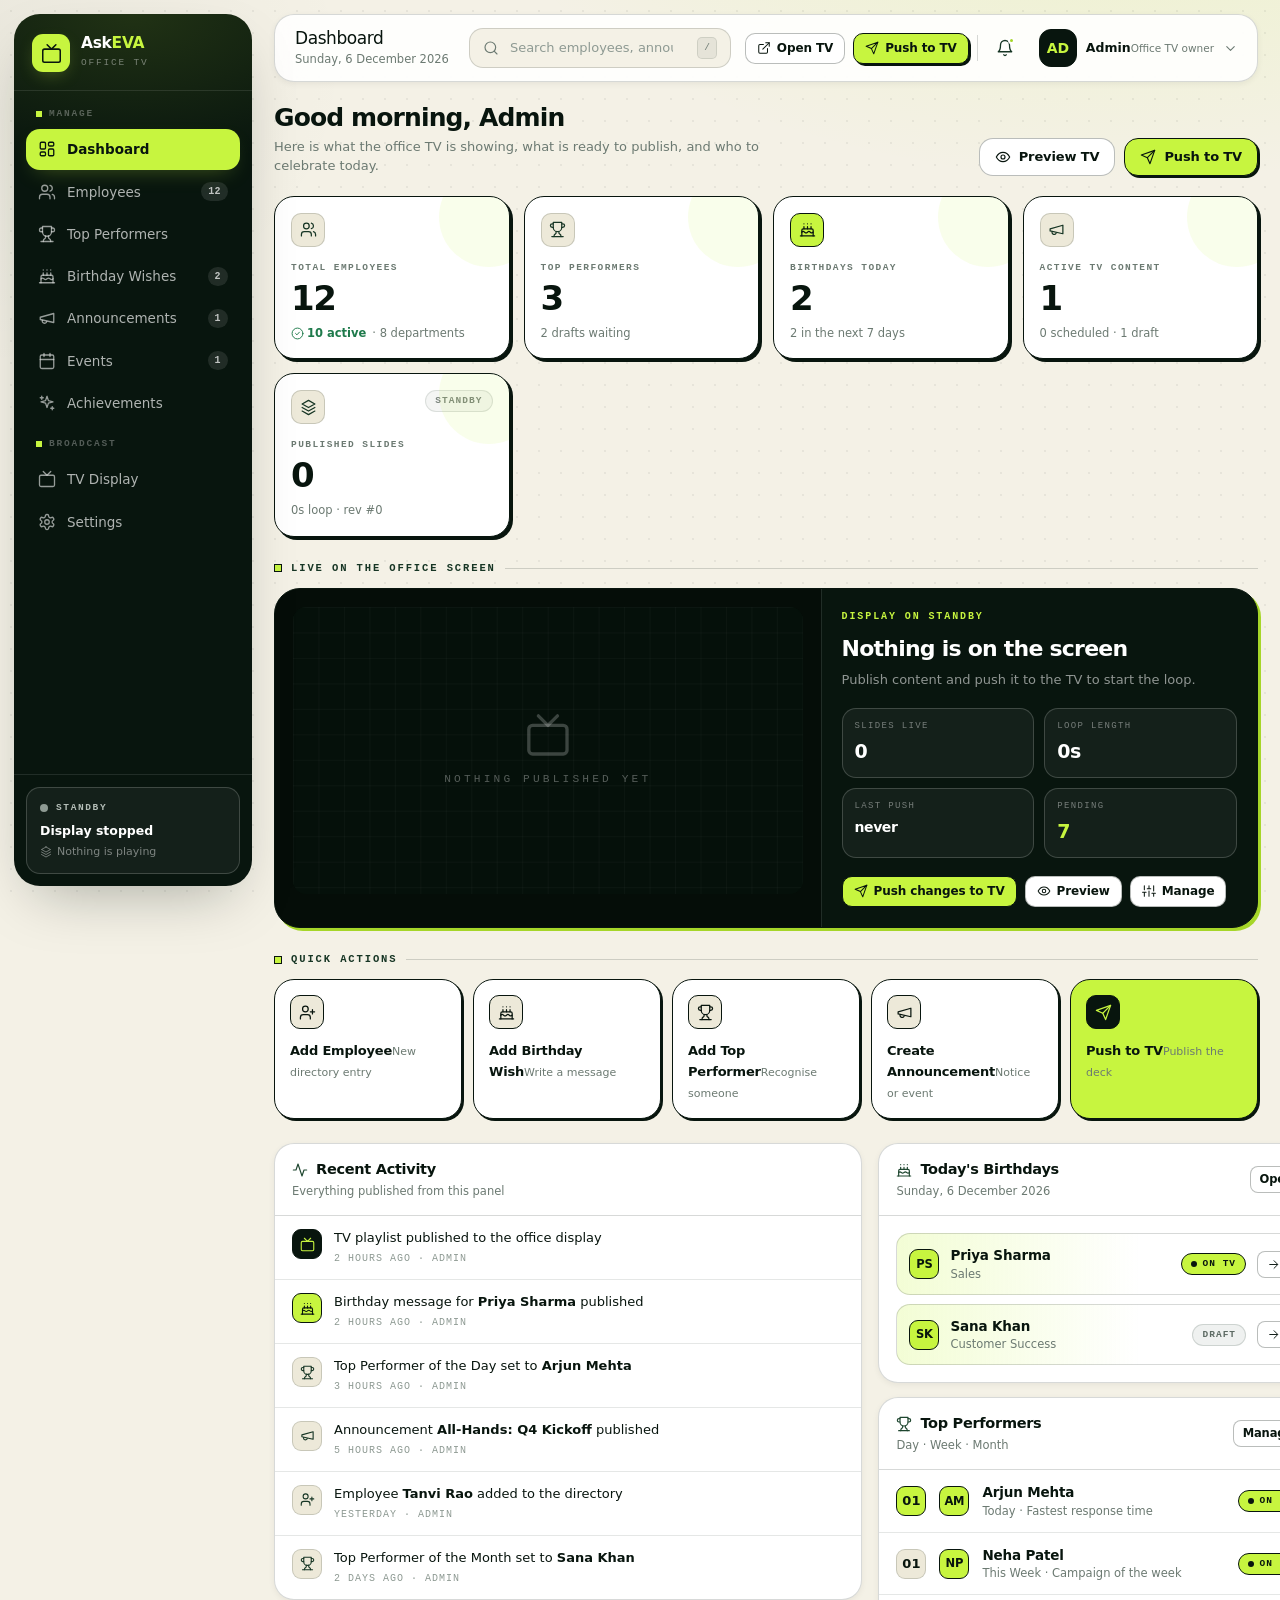
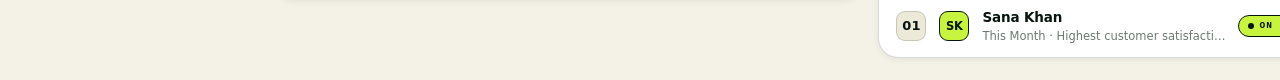
==== index.html @ a8d167de "UI Design" ====
<!doctype html>
<html lang="en">

<head>
  <meta charset="utf-8">
  <meta name="viewport" content="width=device-width, initial-scale=1">
  <meta name="theme-color" content="#08150e">
  <title>AskEVA Office TV</title>
  <link rel="stylesheet" href="css/theme.css">
  <link rel="stylesheet" href="css/components.css">
  <link rel="stylesheet" href="css/layout.css">
  <link rel="stylesheet" href="css/pages.css">
  <link rel="stylesheet" href="css/slides.css">
</head>

<body>
  <div id="app"></div>
  <script src="js/core/utils.js"></script>
  <script src="js/icons.js"></script>
  <script src="js/data/seed.js"></script>
  <script src="js/core/store.js"></script>
  <script src="js/services/activity.js"></script>
  <script src="js/services/employees.js"></script>
  <script src="js/services/birthdays.js"></script>
  <script src="js/services/performers.js"></script>
  <script src="js/services/announcements.js"></script>
  <script src="js/services/events.js"></script>
  <script src="js/services/achievements.js"></script>
  <script src="js/services/settings.js"></script>
  <script src="js/services/tv.js"></script>
  <script src="js/components/ui.js"></script>
  <script src="js/components/slides.js"></script>
  <script src="js/components/publish.js"></script>
  <script>window.EVA = window.EVA || {}; window.EVA.pages = window.EVA.pages || {};</script>
  <script src="js/pages/dashboard.js"></script>
  <script src="js/pages/employees.js"></script>
  <script src="js/pages/performers.js"></script>
  <script src="js/pages/birthdays.js"></script>
  <script src="js/pages/announcements.js"></script>
  <script src="js/pages/events.js"></script>
  <script src="js/pages/achievements.js"></script>
  <script src="js/app.js"></script>
  <script>
    window.addEventListener('DOMContentLoaded', function () { window.EVA.app.boot(); });
  </script>
</body>

</html>
---- css/theme.css ----
/* ==========================================================================
   AskEVA Office TV — Design Tokens & Base
   Palette: near-black green · AskEVA lime · cream · white · muted gray
   ========================================================================== */

:root {
  /* --- Ink (dark green / almost black) --- */
  --ink:          #08150E;
  --ink-900:      #0B1D13;
  --ink-800:      #10281B;
  --ink-700:      #163524;
  --ink-600:      #1E462F;
  --ink-500:      #2B5A3E;

  /* --- AskEVA lime --- */
  --lime:         #C7F53F;
  --lime-bright:  #D8FA74;
  --lime-deep:    #A6D629;
  --lime-shadow:  rgba(199, 245, 63, .35);

  /* --- Neutrals --- */
  --white:        #FFFFFF;
  --cream:        #F4F1E6;
  --cream-2:      #EDE9D9;
  --cream-3:      #E4DFCC;

  --gray:         #6C7A72;
  --gray-2:       #8E9A93;
  --gray-3:       #B4BDB7;

  /* --- Lines --- */
  --line:         rgba(8, 21, 14, .10);
  --line-2:       rgba(8, 21, 14, .16);
  --line-3:       rgba(8, 21, 14, .28);
  --line-light:   rgba(255, 255, 255, .10);
  --line-light-2: rgba(255, 255, 255, .18);

  /* --- Status --- */
  --st-draft:     #8E9A93;
  --st-sched:     #D99B25;
  --st-sched-bg:  #FCF3E0;
  --st-pub:       #1E7A4B;
  --st-pub-bg:    #E3F5EA;
  --st-live:      #59B22E;
  --st-off:       #A0A8A3;
  --danger:       #C0392B;
  --danger-bg:    #FBEAE7;

  /* --- Radii --- */
  --r-xs: 6px;
  --r-sm: 10px;
  --r-md: 14px;
  --r-lg: 20px;
  --r-xl: 26px;
  --r-pill: 999px;

  /* --- Shadows --- */
  --sh-xs: 0 1px 2px rgba(8,21,14,.05);
  --sh-sm: 0 2px 6px rgba(8,21,14,.06);
  --sh-md: 0 8px 24px -10px rgba(8,21,14,.18);
  --sh-lg: 0 24px 60px -22px rgba(8,21,14,.34);
  --sh-pop: 0 32px 80px -28px rgba(8,21,14,.45);

  /* --- Hard offset shadows (AskEVA retro-tech signature) --- */
  --sh-hard:    3px 3px 0 var(--ink);
  --sh-hard-lg: 5px 5px 0 var(--ink);
  --sh-hard-sm: 2px 2px 0 var(--ink);
  --sh-hard-lime: 3px 3px 0 var(--lime-deep);

  /* --- Typography --- */
  --font-display: "Space Grotesk", "Segoe UI", system-ui, -apple-system, sans-serif;
  --font-sans:    "Inter", "Segoe UI", system-ui, -apple-system, sans-serif;
  --font-mono:    "JetBrains Mono", ui-monospace, "SF Mono", "Cascadia Mono", Consolas, monospace;

  /* --- Motion --- */
  --ease: cubic-bezier(.22,.61,.36,1);
  --ease-out: cubic-bezier(.16,1,.3,1);
  --t-fast: .14s var(--ease);
  --t: .22s var(--ease);
  --t-slow: .38s var(--ease-out);

  /* --- Layout --- */
  --sidebar-w: 252px;
  --header-h: 68px;
  --gutter: 22px;
}

/* ========================= RESET ========================= */
*, *::before, *::after { box-sizing: border-box; }
html, body { height: 100%; }
body {
  margin: 0;
  font-family: var(--font-sans);
  font-size: 14px;
  line-height: 1.5;
  color: var(--ink);
  background: var(--cream);
  -webkit-font-smoothing: antialiased;
  -moz-osx-font-smoothing: grayscale;
  text-rendering: optimizeLegibility;
}
h1,h2,h3,h4,h5,h6 { margin: 0; font-family: var(--font-display); font-weight: 700; letter-spacing: -.02em; }
p { margin: 0; }
button, input, select, textarea { font: inherit; color: inherit; }
button { cursor: pointer; background: none; border: none; padding: 0; }
a { color: inherit; text-decoration: none; }
ul, ol { margin: 0; padding: 0; list-style: none; }
img { max-width: 100%; display: block; }
svg { display: block; flex: none; }
table { border-collapse: collapse; width: 100%; }
:focus-visible { outline: 2px solid var(--lime-deep); outline-offset: 2px; border-radius: 4px; }

::-webkit-scrollbar { width: 10px; height: 10px; }
::-webkit-scrollbar-track { background: transparent; }
::-webkit-scrollbar-thumb { background: rgba(8,21,14,.16); border-radius: 99px; border: 3px solid transparent; background-clip: content-box; }
::-webkit-scrollbar-thumb:hover { background: rgba(8,21,14,.3); background-clip: content-box; }

::selection { background: var(--lime); color: var(--ink); }

/* ========================= TYPE UTILITIES ========================= */
.mono {
  font-family: var(--font-mono);
  font-size: 10.5px;
  font-weight: 500;
  letter-spacing: .13em;
  text-transform: uppercase;
}
.eyebrow {
  font-family: var(--font-mono);
  font-size: 10.5px;
  font-weight: 600;
  letter-spacing: .16em;
  text-transform: uppercase;
  color: var(--gray);
}
.display { font-family: var(--font-display); font-weight: 700; letter-spacing: -.03em; }
.muted { color: var(--gray); }
.tnum { font-variant-numeric: tabular-nums; }

/* ========================= ANIMATIONS ========================= */
@keyframes fadeUp   { from { opacity:0; transform: translateY(10px);} to { opacity:1; transform:none; } }
@keyframes fadeIn   { from { opacity:0 } to { opacity:1 } }
@keyframes popIn    { from { opacity:0; transform: translateY(14px) scale(.97);} to { opacity:1; transform:none; } }
@keyframes slideInR { from { opacity:0; transform: translateX(28px);} to { opacity:1; transform:none; } }
@keyframes pulseDot { 0%,100% { box-shadow: 0 0 0 0 var(--lime-shadow);} 60% { box-shadow: 0 0 0 7px rgba(199,245,63,0);} }
@keyframes shimmer   { 100% { transform: translateX(100%);} }
@keyframes spin      { to { transform: rotate(360deg);} }

@media (prefers-reduced-motion: reduce) {
  *, *::before, *::after {
    animation-duration: .001ms !important;
    animation-iteration-count: 1 !important;
    transition-duration: .001ms !important;
  }
}
---- css/components.css ----
/* ==========================================================================
   Components — buttons, cards, badges, tables, forms, modals, toasts
   ========================================================================== */

/* ============================ BUTTONS ============================ */
.btn {
  display: inline-flex;
  align-items: center;
  justify-content: center;
  gap: 8px;
  height: 38px;
  padding: 0 15px;
  border-radius: var(--r-md);
  border: 1.5px solid var(--ink);
  background: var(--white);
  color: var(--ink);
  font-size: 13px;
  font-weight: 600;
  letter-spacing: -.01em;
  white-space: nowrap;
  transition: transform var(--t-fast), box-shadow var(--t-fast), background var(--t-fast), color var(--t-fast), border-color var(--t-fast);
  box-shadow: var(--sh-hard-sm);
}
.btn svg { width: 16px; height: 16px; }
.btn:hover { transform: translate(-1px, -1px); box-shadow: var(--sh-hard); }
.btn:active { transform: translate(1px, 1px); box-shadow: 0 0 0 var(--ink); }
.btn[disabled], .btn.is-disabled {
  opacity: .5; pointer-events: none; box-shadow: none;
}

.btn--primary { background: var(--lime); color: var(--ink); }
.btn--primary:hover { background: var(--lime-bright); }
.btn--dark { background: var(--ink); color: var(--white); }
.btn--dark:hover { background: var(--ink-800); }
.btn--ghost { background: transparent; border-color: transparent; box-shadow: none; color: var(--ink-700); }
.btn--ghost:hover { background: rgba(8,21,14,.06); transform: none; box-shadow: none; }
.btn--ghost:active { transform: none; }
.btn--soft { background: var(--white); border-color: var(--line-3); box-shadow: none; }
.btn--soft:hover { background: var(--cream); border-color: var(--ink); box-shadow: var(--sh-hard-sm); }
.btn--danger { background: var(--danger); border-color: var(--ink); color: var(--white); }
.btn--danger:hover { background: #A93226; }
.btn--sm { height: 31px; padding: 0 11px; font-size: 12px; border-radius: var(--r-sm); gap: 6px; }
.btn--sm svg { width: 14px; height: 14px; }
.btn--xs { height: 27px; padding: 0 9px; font-size: 11.5px; border-radius: 8px; gap: 5px; border-width: 1.25px; }
.btn--xs svg { width: 13px; height: 13px; }
.btn--lg { height: 44px; padding: 0 20px; font-size: 14px; }
.btn--block { width: 100%; }
.btn--icon { width: 38px; padding: 0; }
.btn--icon.btn--sm { width: 31px; }
.btn--icon.btn--xs { width: 27px; }
.btn--pill { border-radius: var(--r-pill); }

.btn-group { display: inline-flex; gap: 7px; flex-wrap: wrap; }

/* Segmented control */
.segment {
  display: inline-flex;
  padding: 3px;
  background: var(--cream-2);
  border: 1px solid var(--line-2);
  border-radius: var(--r-md);
  gap: 2px;
}
.segment__btn {
  padding: 0 13px;
  height: 30px;
  border-radius: var(--r-sm);
  font-size: 12.5px;
  font-weight: 600;
  color: var(--gray);
  display: inline-flex; align-items: center; gap: 6px;
  transition: background var(--t-fast), color var(--t-fast), box-shadow var(--t-fast);
}
.segment__btn svg { width: 14px; height: 14px; }
.segment__btn:hover { color: var(--ink); }
.segment__btn.is-active {
  background: var(--ink);
  color: var(--white);
  box-shadow: var(--sh-xs);
}
.segment__btn.is-active.is-lime { background: var(--lime); color: var(--ink); }

/* ============================ CARD ============================ */
.card {
  background: var(--white);
  border: 1.5px solid var(--ink);
  border-radius: var(--r-lg);
  box-shadow: var(--sh-hard);
  position: relative;
}
.card--soft { border: 1px solid var(--line-2); box-shadow: var(--sh-sm); }
.card--flat { box-shadow: none; }
.card--hover { transition: transform var(--t), box-shadow var(--t); }
.card--hover:hover { transform: translate(-2px, -2px); box-shadow: var(--sh-hard-lg); }
.card__head {
  display: flex; align-items: center; justify-content: space-between;
  gap: 12px;
  padding: 15px 17px;
  border-bottom: 1.5px solid var(--ink);
}
.card__head--soft { border-bottom-color: var(--line-2); border-bottom-width: 1px; }
.card__title { font-size: 14.5px; letter-spacing: -.02em; display: flex; align-items: center; gap: 8px; }
.card__title svg { width: 16px; height: 16px; color: var(--ink-600); }
.card__sub { font-size: 11.5px; color: var(--gray); margin-top: 2px; }
.card__body { padding: 17px; }
.card__body--tight { padding: 13px; }
.card__body--flush { padding: 0; }
.card__foot {
  padding: 13px 17px;
  border-top: 1px solid var(--line-2);
  display: flex; align-items: center; justify-content: space-between; gap: 10px;
  background: rgba(244,241,230,.5);
  border-radius: 0 0 calc(var(--r-lg) - 2px) calc(var(--r-lg) - 2px);
}

/* Dark card variant */
.card--dark {
  background: var(--ink);
  color: var(--white);
  border-color: var(--ink);
  box-shadow: var(--sh-hard-lime);
}
.card--dark .card__head { border-bottom-color: var(--line-light-2); }
.card--dark .card__title { color: var(--white); }
.card--dark .card__title svg { color: var(--lime); }
.card--dark .card__sub { color: rgba(255,255,255,.5); }

/* ============================ STAT CARD ============================ */
.stat {
  background: var(--white);
  border: 1.5px solid var(--ink);
  border-radius: var(--r-lg);
  padding: 16px;
  box-shadow: var(--sh-hard);
  transition: transform var(--t), box-shadow var(--t);
  position: relative;
  overflow: hidden;
  display: block;
  width: 100%;
  text-align: left;
}
.stat:hover { transform: translate(-2px, -2px); box-shadow: var(--sh-hard-lg); }
.stat::after {
  content: "";
  position: absolute;
  right: -30px; top: -30px;
  width: 100px; height: 100px;
  border-radius: 50%;
  background: var(--lime);
  opacity: .1;
  transition: opacity var(--t), transform var(--t);
}
.stat:hover::after { opacity: .18; transform: scale(1.15); }
.stat__top { display: flex; align-items: flex-start; justify-content: space-between; gap: 10px; }
.stat__icon {
  width: 34px; height: 34px;
  border-radius: 10px;
  display: grid; place-items: center;
  background: var(--cream-2);
  border: 1px solid var(--line-2);
  color: var(--ink-700);
  position: relative; z-index: 1;
  flex: none;
}
.stat__icon svg { width: 17px; height: 17px; }
.stat__icon--lime { background: var(--lime); border-color: var(--ink); color: var(--ink); }
.stat__icon--dark { background: var(--ink); border-color: var(--ink); color: var(--lime); }
.stat__label {
  font-family: var(--font-mono);
  font-size: 9.5px; font-weight: 600;
  letter-spacing: .15em; text-transform: uppercase;
  color: var(--gray);
  margin-top: 14px;
}
.stat__value {
  font-family: var(--font-display);
  font-size: 34px; font-weight: 700;
  letter-spacing: -.045em;
  line-height: 1;
  margin-top: 6px;
  font-variant-numeric: tabular-nums;
  position: relative; z-index: 1;
}
.stat__value small { font-size: 15px; font-weight: 600; color: var(--gray); letter-spacing: 0; margin-left: 3px; }
.stat__foot {
  margin-top: 10px;
  display: flex; align-items: center; gap: 6px;
  font-size: 11.5px; color: var(--gray);
  position: relative; z-index: 1;
}
.stat__foot svg { width: 13px; height: 13px; }
.stat__trend { color: var(--st-pub); font-weight: 650; display: inline-flex; align-items: center; gap: 3px; }

/* ============================ BADGES ============================ */
.badge {
  display: inline-flex;
  align-items: center;
  gap: 5px;
  height: 22px;
  padding: 0 9px;
  border-radius: var(--r-pill);
  font-family: var(--font-mono);
  font-size: 9.5px;
  font-weight: 600;
  letter-spacing: .11em;
  text-transform: uppercase;
  border: 1px solid transparent;
  white-space: nowrap;
}
.badge svg { width: 11px; height: 11px; }
.badge__dot { width: 6px; height: 6px; border-radius: 50%; background: currentColor; flex: none; }

.badge--draft     { background: rgba(142,154,147,.14); color: #5D6A63; border-color: rgba(142,154,147,.34); }
.badge--scheduled { background: var(--st-sched-bg); color: #A9761A; border-color: rgba(217,155,37,.4); }
.badge--published { background: var(--st-pub-bg); color: var(--st-pub); border-color: rgba(30,122,75,.3); }
.badge--live      { background: var(--lime); color: var(--ink); border-color: var(--ink); }
.badge--live .badge__dot { background: var(--ink); animation: pulseDot 2s infinite; }
.badge--inactive  { background: rgba(160,168,163,.12); color: #7A837D; border-color: rgba(160,168,163,.3); }
.badge--active    { background: var(--st-pub-bg); color: var(--st-pub); border-color: rgba(30,122,75,.3); }
.badge--onleave   { background: var(--st-sched-bg); color: #A9761A; border-color: rgba(217,155,37,.4); }
.badge--danger    { background: var(--danger-bg); color: var(--danger); border-color: rgba(192,57,43,.3); }
.badge--lime      { background: var(--lime); color: var(--ink); border-color: var(--ink); }
.badge--dark      { background: var(--ink); color: var(--lime); border-color: var(--ink); }
.badge--neutral   { background: var(--cream-2); color: var(--ink-700); border-color: var(--line-2); }

/* Priority */
.badge--p-urgent { background: var(--danger-bg); color: var(--danger); border-color: rgba(192,57,43,.35); }
.badge--p-high   { background: #FDF0E2; color: #B4681C; border-color: rgba(180,104,28,.3); }
.badge--p-normal { background: var(--cream-2); color: var(--ink-700); border-color: var(--line-2); }
.badge--p-low    { background: rgba(142,154,147,.12); color: #6C7A72; border-color: rgba(142,154,147,.3); }

/* Chip / tag */
.chip {
  display: inline-flex; align-items: center; gap: 6px;
  height: 25px; padding: 0 10px;
  border-radius: var(--r-pill);
  background: var(--cream-2);
  border: 1px solid var(--line-2);
  font-size: 11.5px; font-weight: 550;
  color: var(--ink-700);
}
.chip svg { width: 12px; height: 12px; color: var(--gray); }
.chip--lime { background: rgba(199,245,63,.3); border-color: var(--lime-deep); color: var(--ink); }

/* ============================ AVATAR ============================ */
.avatar {
  width: 38px; height: 38px;
  border-radius: 12px;
  display: grid; place-items: center;
  font-family: var(--font-display);
  font-weight: 700;
  font-size: 14px;
  letter-spacing: -.02em;
  color: var(--ink);
  background: var(--lime);
  border: 1.5px solid var(--ink);
  overflow: hidden;
  flex: none;
  position: relative;
  user-select: none;
}
.avatar img { width: 100%; height: 100%; object-fit: cover; }
.avatar--sm { width: 30px; height: 30px; font-size: 11.5px; border-radius: 9px; border-width: 1.25px; }
.avatar--lg { width: 56px; height: 56px; font-size: 20px; border-radius: 16px; }
.avatar--xl { width: 84px; height: 84px; font-size: 30px; border-radius: 22px; border-width: 2px; }
.avatar--round { border-radius: 50%; }
.avatar--dark { background: var(--ink); color: var(--lime); }
.avatar__ring { box-shadow: 0 0 0 3px rgba(199,245,63,.4); }

.avatar-stack { display: flex; }
.avatar-stack .avatar { margin-left: -10px; box-shadow: 0 0 0 2px var(--white); }
.avatar-stack .avatar:first-child { margin-left: 0; }

/* ============================ PERSON ROW ============================ */
.person { display: flex; align-items: center; gap: 11px; min-width: 0; }
.person__meta { min-width: 0; }
.person__name { font-size: 13.5px; font-weight: 650; letter-spacing: -.01em; overflow: hidden; text-overflow: ellipsis; white-space: nowrap; }
.person__sub { font-size: 11.5px; color: var(--gray); overflow: hidden; text-overflow: ellipsis; white-space: nowrap; }

/* ============================ TABLE ============================ */
.table-wrap {
  border: 1.5px solid var(--ink);
  border-radius: var(--r-lg);
  overflow: hidden;
  background: var(--white);
  box-shadow: var(--sh-hard);
}
.table-scroll { overflow-x: auto; }
.table { min-width: 860px; }
.table thead th {
  background: var(--ink);
  color: rgba(255,255,255,.72);
  font-family: var(--font-mono);
  font-size: 9.5px;
  font-weight: 600;
  letter-spacing: .16em;
  text-transform: uppercase;
  text-align: left;
  padding: 13px 16px;
  white-space: nowrap;
  position: sticky; top: 0; z-index: 2;
}
.table thead th.is-sortable { cursor: pointer; user-select: none; transition: color var(--t-fast); }
.table thead th.is-sortable:hover { color: var(--lime); }
.table thead th .th-inner { display: inline-flex; align-items: center; gap: 6px; }
.table thead th svg { width: 12px; height: 12px; opacity: .45; }
.table thead th.is-sorted { color: var(--lime); }
.table thead th.is-sorted svg { opacity: 1; }
.table thead th:last-child { text-align: right; }
.table tbody td {
  padding: 12px 16px;
  border-bottom: 1px solid var(--line);
  font-size: 13px;
  vertical-align: middle;
}
.table tbody tr { transition: background var(--t-fast); }
.table tbody tr:hover { background: rgba(199,245,63,.09); }
.table tbody tr:last-child td { border-bottom: none; }
.table tbody td:last-child { text-align: right; }
.table__actions { display: inline-flex; gap: 6px; opacity: .55; transition: opacity var(--t-fast); }
tr:hover .table__actions { opacity: 1; }
.table__id {
  font-family: var(--font-mono);
  font-size: 11px;
  color: var(--gray);
  letter-spacing: .04em;
}
.table-foot {
  display: flex; align-items: center; justify-content: space-between; gap: 12px;
  padding: 11px 16px;
  border-top: 1.5px solid var(--ink);
  background: var(--cream);
  font-size: 12px; color: var(--gray);
  flex-wrap: wrap;
}

/* ============================ TOOLBAR ============================ */
.toolbar {
  display: flex; align-items: center; gap: 10px;
  flex-wrap: wrap;
  margin-bottom: 14px;
}
.toolbar__search {
  flex: 1; min-width: 200px; max-width: 340px;
  display: flex; align-items: center; gap: 9px;
  height: 38px; padding: 0 13px;
  background: var(--white);
  border: 1.5px solid var(--ink);
  border-radius: var(--r-md);
  box-shadow: var(--sh-hard-sm);
  transition: box-shadow var(--t-fast);
}
.toolbar__search:focus-within { box-shadow: var(--sh-hard); }
.toolbar__search svg { width: 15px; height: 15px; color: var(--gray); }
.toolbar__search input { flex: 1; min-width: 0; border: none; background: none; outline: none; font-size: 13px; }
.toolbar__spacer { flex: 1; }

.select-wrap { position: relative; display: inline-flex; }
.select-wrap svg {
  position: absolute; right: 10px; top: 50%; transform: translateY(-50%);
  width: 14px; height: 14px; color: var(--gray); pointer-events: none;
}
select.select {
  appearance: none; -webkit-appearance: none;
  height: 38px;
  padding: 0 32px 0 13px;
  border-radius: var(--r-md);
  border: 1.5px solid var(--ink);
  background: var(--white);
  box-shadow: var(--sh-hard-sm);
  font-size: 12.5px; font-weight: 550;
  cursor: pointer;
  transition: box-shadow var(--t-fast);
}
select.select:hover { box-shadow: var(--sh-hard); }
select.select.is-filtered { background: var(--lime); }

/* ============================ FORMS ============================ */
.field { display: block; margin-bottom: 14px; }
.field:last-child { margin-bottom: 0; }
.field__label {
  display: flex; align-items: center; gap: 6px;
  font-family: var(--font-mono);
  font-size: 9.5px; font-weight: 600;
  letter-spacing: .15em; text-transform: uppercase;
  color: var(--ink-700);
  margin-bottom: 7px;
}
.field__label .req { color: var(--danger); font-size: 11px; }
.field__hint { font-size: 11.5px; color: var(--gray); margin-top: 6px; }
.field__error {
  display: flex; align-items: center; gap: 5px;
  font-size: 11.5px; color: var(--danger); margin-top: 6px;
  animation: fadeIn .16s var(--ease);
}
.field__error svg { width: 13px; height: 13px; }

.input, .textarea, select.input {
  width: 100%;
  height: 40px;
  padding: 0 13px;
  border-radius: var(--r-md);
  border: 1.5px solid var(--line-3);
  background: var(--white);
  font-size: 13.5px;
  transition: border-color var(--t-fast), box-shadow var(--t-fast);
  outline: none;
}
select.input { appearance: none; -webkit-appearance: none; padding-right: 34px; cursor: pointer; }
.textarea { height: auto; min-height: 92px; padding: 11px 13px; resize: vertical; line-height: 1.55; font-family: inherit; }
.input::placeholder, .textarea::placeholder { color: var(--gray-2); }
.input:hover, .textarea:hover { border-color: var(--ink-600); }
.input:focus, .textarea:focus, select.input:focus {
  border-color: var(--ink);
  box-shadow: 0 0 0 3px rgba(199,245,63,.4);
}
.input.has-error, .textarea.has-error { border-color: var(--danger); }
.input.has-error:focus, .textarea.has-error:focus { box-shadow: 0 0 0 3px rgba(192,57,43,.16); }
.input[readonly] { background: var(--cream); color: var(--gray); }

.field-row { display: grid; grid-template-columns: 1fr 1fr; gap: 13px; }
.field-row--3 { grid-template-columns: repeat(3, 1fr); }
@media (max-width: 620px) { .field-row, .field-row--3 { grid-template-columns: 1fr; } }

.input-group { position: relative; }
.input-group > svg {
  position: absolute; right: 12px; top: 50%; transform: translateY(-50%);
  width: 15px; height: 15px; color: var(--gray); pointer-events: none;
}

/* Switch */
.switch { display: inline-flex; align-items: center; gap: 10px; cursor: pointer; user-select: none; }
.switch input { position: absolute; opacity: 0; width: 0; height: 0; }
.switch__track {
  width: 42px; height: 24px;
  border-radius: var(--r-pill);
  background: var(--cream-3);
  border: 1.5px solid var(--ink);
  position: relative;
  transition: background var(--t);
  flex: none;
}
.switch__track::after {
  content: "";
  position: absolute;
  top: 2px; left: 2px;
  width: 17px; height: 17px;
  border-radius: 50%;
  background: var(--white);
  border: 1.25px solid var(--ink);
  transition: transform var(--t-slow);
}
.switch input:checked + .switch__track { background: var(--lime); }
.switch input:checked + .switch__track::after { transform: translateX(18px); }
.switch input:focus-visible + .switch__track { box-shadow: 0 0 0 3px rgba(199,245,63,.45); }
.switch__label { font-size: 13px; font-weight: 550; }

/* Photo picker */
.photo-picker { display: flex; align-items: center; gap: 14px; }
.photo-picker__preview {
  width: 66px; height: 66px;
  border-radius: 18px;
  border: 1.5px dashed var(--line-3);
  display: grid; place-items: center;
  background: var(--cream);
  overflow: hidden;
  flex: none;
  color: var(--gray-2);
}
.photo-picker__preview img { width: 100%; height: 100%; object-fit: cover; }
.photo-picker__preview svg { width: 22px; height: 22px; }
.photo-picker__actions { min-width: 0; }

/* ============================ MODAL ============================ */
.overlay {
  position: fixed; inset: 0;
  background: rgba(8,21,14,.5);
  backdrop-filter: blur(3px);
  -webkit-backdrop-filter: blur(3px);
  z-index: 100;
  display: flex;
  align-items: center;
  justify-content: center;
  padding: 22px;
  animation: fadeIn .18s var(--ease);
  overflow-y: auto;
}
.overlay.is-closing { animation: fadeIn .16s var(--ease) reverse; }

.modal {
  width: 100%;
  max-width: 540px;
  background: var(--white);
  border: 2px solid var(--ink);
  border-radius: var(--r-xl);
  box-shadow: 0 40px 90px -30px rgba(8,21,14,.6), 6px 6px 0 rgba(8,21,14,.9);
  animation: popIn .24s var(--ease-out);
  margin: auto;
  max-height: calc(100vh - 44px);
  display: flex;
  flex-direction: column;
}
.modal--lg { max-width: 720px; }
.modal--xl { max-width: 940px; }
.modal--sm { max-width: 430px; }
.overlay.is-closing .modal { animation: popIn .16s var(--ease) reverse; }

.modal__head {
  display: flex; align-items: flex-start; justify-content: space-between;
  gap: 14px;
  padding: 18px 20px;
  border-bottom: 1.5px solid var(--ink);
  flex: none;
}
.modal__title { font-size: 17px; letter-spacing: -.03em; display: flex; align-items: center; gap: 9px; }
.modal__title svg { width: 18px; height: 18px; color: var(--ink-600); }
.modal__sub { font-size: 12px; color: var(--gray); margin-top: 4px; }
.modal__close {
  width: 32px; height: 32px;
  border-radius: 9px;
  display: grid; place-items: center;
  color: var(--gray);
  transition: background var(--t-fast), color var(--t-fast);
  flex: none;
}
.modal__close:hover { background: var(--cream-2); color: var(--ink); }
.modal__close svg { width: 17px; height: 17px; }
.modal__body { padding: 20px; overflow-y: auto; flex: 1; }
.modal__body--flush { padding: 0; }
.modal__foot {
  padding: 15px 20px;
  border-top: 1.5px solid var(--ink);
  display: flex; align-items: center; justify-content: flex-end; gap: 9px;
  background: var(--cream);
  border-radius: 0 0 calc(var(--r-xl) - 2px) calc(var(--r-xl) - 2px);
  flex: none;
  flex-wrap: wrap;
}
.modal__foot--split { justify-content: space-between; }

/* Confirm dialog */
.confirm { text-align: center; padding: 26px 24px 6px; }
.confirm__icon {
  width: 58px; height: 58px;
  border-radius: 18px;
  display: grid; place-items: center;
  margin: 0 auto 15px;
  background: var(--lime);
  border: 2px solid var(--ink);
  box-shadow: var(--sh-hard);
}
.confirm__icon svg { width: 26px; height: 26px; color: var(--ink); }
.confirm__icon--danger { background: var(--danger-bg); }
.confirm__icon--danger svg { color: var(--danger); }
.confirm__title { font-size: 19px; letter-spacing: -.03em; }
.confirm__text { font-size: 13.5px; color: var(--gray); margin-top: 8px; line-height: 1.6; }
.confirm__text strong { color: var(--ink); font-weight: 650; }
.confirm__preview {
  margin-top: 16px;
  padding: 13px;
  border-radius: var(--r-md);
  border: 1px solid var(--line-2);
  background: var(--cream);
  text-align: left;
}

/* ============================ DRAWER ============================ */
.drawer-overlay {
  position: fixed; inset: 0;
  background: rgba(8,21,14,.5);
  backdrop-filter: blur(3px);
  z-index: 100;
  display: flex; justify-content: flex-end;
  animation: fadeIn .18s var(--ease);
}
.drawer {
  width: min(560px, 100%);
  height: 100%;
  background: var(--white);
  border-left: 2px solid var(--ink);
  display: flex; flex-direction: column;
  animation: slideInR .28s var(--ease-out);
  box-shadow: var(--sh-pop);
}
.drawer__head {
  padding: 20px;
  border-bottom: 1.5px solid var(--ink);
  display: flex; align-items: flex-start; justify-content: space-between; gap: 12px;
  flex: none;
}
.drawer__body { flex: 1; overflow-y: auto; padding: 20px; }
.drawer__foot {
  padding: 15px 20px;
  border-top: 1.5px solid var(--ink);
  background: var(--cream);
  display: flex; gap: 9px; justify-content: flex-end;
  flex: none;
}

/* ============================ TOASTS ============================ */
.toasts {
  position: fixed;
  bottom: 20px; right: 20px;
  z-index: 200;
  display: flex; flex-direction: column; gap: 10px;
  align-items: flex-end;
  pointer-events: none;
  max-width: calc(100vw - 40px);
}
.toast {
  display: flex; align-items: flex-start; gap: 11px;
  min-width: 288px; max-width: 400px;
  padding: 13px 14px;
  background: var(--ink);
  color: var(--white);
  border: 1.5px solid var(--ink);
  border-radius: var(--r-md);
  box-shadow: var(--sh-pop);
  animation: popIn .26s var(--ease-out);
  pointer-events: auto;
  position: relative;
  overflow: hidden;
}
.toast.is-leaving { animation: fadeIn .2s var(--ease) reverse forwards; }
.toast__icon {
  width: 26px; height: 26px;
  border-radius: 8px;
  display: grid; place-items: center;
  background: var(--lime);
  color: var(--ink);
  flex: none;
}
.toast__icon svg { width: 15px; height: 15px; }
.toast--error .toast__icon { background: var(--danger); color: var(--white); }
.toast--info .toast__icon { background: var(--white); color: var(--ink); }
.toast__body { min-width: 0; flex: 1; }
.toast__title { font-size: 13px; font-weight: 650; letter-spacing: -.01em; }
.toast__msg { font-size: 12px; color: rgba(255,255,255,.62); margin-top: 2px; line-height: 1.45; }
.toast__close {
  color: rgba(255,255,255,.45);
  transition: color var(--t-fast);
  padding: 2px;
  flex: none;
}
.toast__close:hover { color: var(--white); }
.toast__close svg { width: 14px; height: 14px; }
.toast__bar {
  position: absolute; bottom: 0; left: 0; height: 2px;
  background: var(--lime);
  animation: toastBar linear forwards;
}
@keyframes toastBar { from { width: 100%; } to { width: 0; } }

/* ============================ EMPTY / LOADING ============================ */
.empty {
  text-align: center;
  padding: 46px 24px;
}
.empty__icon {
  width: 60px; height: 60px;
  border-radius: 18px;
  display: grid; place-items: center;
  margin: 0 auto 15px;
  background: var(--cream-2);
  border: 1.5px dashed var(--line-3);
  color: var(--gray-2);
}
.empty__icon svg { width: 25px; height: 25px; }
.empty__title { font-size: 15.5px; letter-spacing: -.02em; }
.empty__text { font-size: 13px; color: var(--gray); margin-top: 6px; max-width: 42ch; margin-left: auto; margin-right: auto; line-height: 1.6; }
.empty__actions { margin-top: 17px; display: flex; gap: 9px; justify-content: center; flex-wrap: wrap; }

.skeleton {
  position: relative;
  overflow: hidden;
  background: var(--cream-2);
  border-radius: var(--r-sm);
}
.skeleton::after {
  content: "";
  position: absolute; inset: 0;
  transform: translateX(-100%);
  background: linear-gradient(90deg, transparent, rgba(255,255,255,.75), transparent);
  animation: shimmer 1.3s infinite;
}
.sk-line { height: 12px; margin-bottom: 9px; }
.sk-line:last-child { margin-bottom: 0; }
.sk-card { height: 116px; border-radius: var(--r-lg); }

.spinner {
  width: 15px; height: 15px;
  border: 2px solid rgba(8,21,14,.18);
  border-top-color: var(--ink);
  border-radius: 50%;
  animation: spin .7s linear infinite;
}
.btn--primary .spinner { border-color: rgba(8,21,14,.25); border-top-color: var(--ink); }
.btn--dark .spinner { border-color: rgba(255,255,255,.3); border-top-color: var(--white); }

/* ============================ MISC ============================ */
.divider { height: 1px; background: var(--line-2); margin: 16px 0; }
.kv { display: flex; align-items: center; justify-content: space-between; gap: 14px; padding: 9px 0; border-bottom: 1px dashed var(--line-2); }
.kv:last-child { border-bottom: none; }
.kv__k { font-family: var(--font-mono); font-size: 10px; letter-spacing: .13em; text-transform: uppercase; color: var(--gray); }
.kv__v { font-size: 13px; font-weight: 600; text-align: right; }

.hint-bar {
  display: flex; align-items: center; gap: 12px;
  padding: 12px 16px;
  background: var(--lime);
  border: 1.5px solid var(--ink);
  border-radius: var(--r-md);
  box-shadow: var(--sh-hard);
  font-size: 13px;
  flex-wrap: wrap;
}
.hint-bar svg { width: 17px; height: 17px; flex: none; }
.hint-bar a { text-decoration: underline; font-weight: 700; text-underline-offset: 3px; }
.hint-bar .mono { background: rgba(8,21,14,.1); padding: 3px 8px; border-radius: 6px; }

.tooltip-host { position: relative; }
.tooltip-host[data-tip]::after {
  content: attr(data-tip);
  position: absolute;
  bottom: calc(100% + 7px); left: 50%;
  transform: translateX(-50%) translateY(3px);
  background: var(--ink); color: var(--white);
  font-size: 11px; font-weight: 500;
  padding: 5px 9px; border-radius: 7px;
  white-space: nowrap;
  opacity: 0; pointer-events: none;
  transition: opacity var(--t-fast), transform var(--t-fast);
  z-index: 70;
}
.tooltip-host[data-tip]:hover::after { opacity: 1; transform: translateX(-50%); }
---- css/layout.css ----
/* ==========================================================================
   Layout — app shell, sidebar, header, page frame
   ========================================================================== */

.app {
  display: grid;
  grid-template-columns: var(--sidebar-w) minmax(0, 1fr);
  min-height: 100vh;
  background:
    radial-gradient(1100px 620px at 88% -12%, rgba(199,245,63,.20), transparent 62%),
    radial-gradient(760px 520px at -8% 4%, rgba(8,21,14,.05), transparent 60%),
    var(--cream);
}
.app::before {
  content: "";
  position: fixed;
  inset: 0;
  background-image: radial-gradient(rgba(8,21,14,.055) 1px, transparent 1px);
  background-size: 22px 22px;
  pointer-events: none;
  z-index: 0;
}

/* ============================ SIDEBAR ============================ */
.sidebar {
  position: sticky;
  top: 0;
  height: 100vh;
  padding: 14px 0 14px 14px;
  z-index: 40;
}
.sidebar__inner {
  height: 100%;
  display: flex;
  flex-direction: column;
  background: var(--ink);
  border-radius: var(--r-xl);
  box-shadow: var(--sh-lg);
  overflow: hidden;
  position: relative;
}
.sidebar__inner::after {
  content: "";
  position: absolute;
  inset: 0;
  background: radial-gradient(420px 220px at 50% 0%, rgba(199,245,63,.13), transparent 70%);
  pointer-events: none;
}

/* Brand */
.brand {
  display: flex;
  align-items: center;
  gap: 11px;
  padding: 20px 18px 18px;
  border-bottom: 1px solid var(--line-light);
  position: relative;
  z-index: 1;
}
.brand__mark {
  width: 38px; height: 38px;
  border-radius: 11px;
  background: var(--lime);
  color: var(--ink);
  display: grid; place-items: center;
  flex: none;
  box-shadow: 0 6px 18px -6px var(--lime-shadow);
}
.brand__mark svg { width: 21px; height: 21px; }
.brand__text { min-width: 0; }
.brand__name {
  font-family: var(--font-display);
  font-weight: 700;
  font-size: 15.5px;
  color: var(--white);
  letter-spacing: -.02em;
  line-height: 1.15;
}
.brand__name em { font-style: normal; color: var(--lime); }
.brand__sub {
  font-family: var(--font-mono);
  font-size: 9.5px;
  letter-spacing: .19em;
  text-transform: uppercase;
  color: rgba(255,255,255,.42);
  margin-top: 3px;
}

/* Nav */
.nav {
  flex: 1;
  overflow-y: auto;
  padding: 16px 12px;
  position: relative;
  z-index: 1;
}
.nav::-webkit-scrollbar-thumb { background: rgba(255,255,255,.14); background-clip: content-box; }
.nav__label {
  font-family: var(--font-mono);
  font-size: 9.5px;
  font-weight: 600;
  letter-spacing: .19em;
  text-transform: uppercase;
  color: rgba(255,255,255,.3);
  padding: 0 10px 8px;
  margin-top: 14px;
  display: flex;
  align-items: center;
  gap: 7px;
}
.nav__label::before {
  content: "";
  width: 6px; height: 6px;
  background: var(--lime);
  flex: none;
}
.nav > .nav__label:first-child { margin-top: 0; }
.nav__item {
  display: flex;
  align-items: center;
  gap: 11px;
  padding: 10px 12px;
  border-radius: var(--r-md);
  color: rgba(255,255,255,.68);
  font-size: 13.5px;
  font-weight: 500;
  transition: background var(--t-fast), color var(--t-fast), transform var(--t-fast);
  position: relative;
  margin-bottom: 2px;
  width: 100%;
  text-align: left;
}
.nav__item svg { width: 18px; height: 18px; opacity: .85; }
.nav__item:hover { background: rgba(255,255,255,.07); color: var(--white); }
.nav__item:active { transform: scale(.985); }
.nav__item.is-active {
  background: var(--lime);
  color: var(--ink);
  font-weight: 650;
  box-shadow: 0 8px 22px -10px var(--lime-shadow);
}
.nav__item.is-active svg { opacity: 1; }
.nav__count {
  margin-left: auto;
  font-family: var(--font-mono);
  font-size: 10px;
  font-weight: 600;
  padding: 2px 7px;
  border-radius: var(--r-pill);
  background: rgba(255,255,255,.1);
  color: rgba(255,255,255,.72);
  letter-spacing: .04em;
}
.nav__item.is-active .nav__count { background: rgba(8,21,14,.16); color: var(--ink); }
.nav__dot {
  margin-left: auto;
  width: 7px; height: 7px;
  border-radius: 50%;
  background: var(--lime);
  animation: pulseDot 2s infinite;
  flex: none;
}
.nav__item.is-active .nav__dot { background: var(--ink); animation: none; }

/* Sidebar TV status footer */
.sidebar__foot {
  padding: 12px;
  border-top: 1px solid var(--line-light);
  position: relative;
  z-index: 1;
}
.tv-status {
  display: block;
  width: 100%;
  text-align: left;
  padding: 13px;
  border-radius: var(--r-md);
  background: rgba(255,255,255,.05);
  border: 1px solid var(--line-light-2);
  transition: background var(--t-fast), border-color var(--t-fast);
}
.tv-status:hover { background: rgba(255,255,255,.09); border-color: rgba(199,245,63,.45); }
.tv-status__row { display: flex; align-items: center; gap: 8px; }
.tv-status__dot {
  width: 8px; height: 8px; border-radius: 50%;
  background: var(--lime);
  animation: pulseDot 2.2s infinite;
  flex: none;
}
.tv-status.is-off .tv-status__dot { background: var(--gray-2); animation: none; }
.tv-status__label {
  font-family: var(--font-mono);
  font-size: 9.5px; font-weight: 600;
  letter-spacing: .17em; text-transform: uppercase;
  color: var(--lime);
}
.tv-status.is-off .tv-status__label { color: var(--gray-3); }
.tv-status__title {
  margin-top: 7px;
  font-size: 12.5px;
  font-weight: 600;
  color: var(--white);
  overflow: hidden; text-overflow: ellipsis; white-space: nowrap;
}
.tv-status__meta {
  margin-top: 3px;
  font-size: 11px;
  color: rgba(255,255,255,.45);
  display: flex; align-items: center; gap: 5px;
}
.tv-status__meta svg { width: 12px; height: 12px; }

/* ============================ MAIN ============================ */
.main {
  min-width: 0;
  display: flex;
  flex-direction: column;
  position: relative;
  z-index: 1;
}

/* Header */
.header {
  position: sticky;
  top: 0;
  z-index: 30;
  padding: 14px var(--gutter) 0;
}
.header__inner {
  height: var(--header-h);
  display: flex;
  align-items: center;
  gap: 14px;
  padding: 0 8px 0 20px;
  background: rgba(255,255,255,.88);
  backdrop-filter: blur(14px);
  -webkit-backdrop-filter: blur(14px);
  border: 1px solid var(--line-2);
  border-radius: var(--r-lg);
  box-shadow: var(--sh-sm);
}
.header__titles { min-width: 0; flex: none; padding-right: 6px; }
.header__title { font-size: 17px; letter-spacing: -.025em; line-height: 1.2; }
.header__sub { font-size: 11.5px; color: var(--gray); margin-top: 2px; }

.search {
  flex: 1;
  max-width: 400px;
  margin-left: auto;
  display: flex;
  align-items: center;
  gap: 9px;
  height: 40px;
  padding: 0 13px;
  background: var(--cream);
  border: 1px solid var(--line-2);
  border-radius: var(--r-md);
  transition: border-color var(--t-fast), background var(--t-fast), box-shadow var(--t-fast);
}
.search:focus-within {
  border-color: var(--ink-600);
  background: var(--white);
  box-shadow: 0 0 0 3px rgba(199,245,63,.32);
}
.search svg { width: 16px; height: 16px; color: var(--gray); }
.search input {
  flex: 1; min-width: 0;
  border: none; background: none; outline: none;
  font-size: 13px;
}
.search input::placeholder { color: var(--gray-2); }
.search kbd {
  font-family: var(--font-mono);
  font-size: 9.5px;
  padding: 3px 6px;
  border-radius: 5px;
  background: rgba(8,21,14,.06);
  color: var(--gray);
  border: 1px solid var(--line);
}

.header__actions { display: flex; align-items: center; gap: 8px; flex: none; }
.icon-btn {
  width: 38px; height: 38px;
  display: grid; place-items: center;
  border-radius: var(--r-md);
  border: 1px solid transparent;
  color: var(--ink-700);
  transition: background var(--t-fast), border-color var(--t-fast), color var(--t-fast);
  position: relative;
  flex: none;
}
.icon-btn:hover { background: var(--cream-2); border-color: var(--line-2); }
.icon-btn svg { width: 18px; height: 18px; }
.icon-btn__badge {
  position: absolute; top: 7px; right: 8px;
  width: 7px; height: 7px; border-radius: 50%;
  background: var(--lime-deep);
  border: 2px solid var(--white);
}
.header__divider { width: 1px; height: 26px; background: var(--line-2); flex: none; }

/* Admin menu */
.admin-menu { position: relative; }
.admin-btn {
  display: flex; align-items: center; gap: 9px;
  height: 44px; padding: 0 10px 0 6px;
  border-radius: var(--r-md);
  border: 1px solid transparent;
  transition: background var(--t-fast), border-color var(--t-fast);
}
.admin-btn:hover { background: var(--cream-2); border-color: var(--line-2); }
.admin-btn__meta { text-align: left; line-height: 1.25; }
.admin-btn__name { font-size: 12.5px; font-weight: 650; }
.admin-btn__role { font-size: 10.5px; color: var(--gray); }
.admin-btn > svg:last-child { width: 15px; height: 15px; color: var(--gray); }

.menu {
  position: absolute;
  top: calc(100% + 8px); right: 0;
  min-width: 232px;
  background: var(--white);
  border: 1px solid var(--line-3);
  border-radius: var(--r-md);
  box-shadow: var(--sh-pop);
  padding: 6px;
  z-index: 60;
  animation: popIn .16s var(--ease-out);
}
.menu[hidden] { display: none; }
.menu__head { padding: 10px 11px 9px; border-bottom: 1px solid var(--line); margin-bottom: 5px; }
.menu__head strong { display: block; font-size: 13px; }
.menu__head span { font-size: 11.5px; color: var(--gray); }
.menu__item {
  width: 100%;
  display: flex; align-items: center; gap: 10px;
  padding: 9px 11px;
  border-radius: var(--r-sm);
  font-size: 13px;
  color: var(--ink-800);
  transition: background var(--t-fast);
  text-align: left;
}
.menu__item:hover { background: var(--cream); }
.menu__item svg { width: 16px; height: 16px; color: var(--gray); }
.menu__item.is-danger { color: var(--danger); }
.menu__item.is-danger svg { color: var(--danger); }
.menu__sep { height: 1px; background: var(--line); margin: 5px 0; }

/* Page body */
.page {
  flex: 1;
  padding: var(--gutter);
  animation: fadeUp .3s var(--ease-out);
}
.page__head {
  display: flex;
  align-items: flex-end;
  justify-content: space-between;
  gap: 20px;
  flex-wrap: wrap;
  margin-bottom: 20px;
}
.page__head-text { min-width: 0; }
.page__title { font-size: 25px; letter-spacing: -.035em; line-height: 1.1; }
.page__desc { font-size: 13px; color: var(--gray); margin-top: 5px; max-width: 66ch; }
.page__actions { display: flex; align-items: center; gap: 9px; flex-wrap: wrap; }

.section { margin-bottom: 24px; }
.section:last-child { margin-bottom: 0; }
.section__head {
  display: flex; align-items: center; justify-content: space-between;
  gap: 14px; margin-bottom: 12px; flex-wrap: wrap;
}
.section__title { font-size: 15px; letter-spacing: -.02em; display: flex; align-items: center; gap: 9px; }
.section__title svg { width: 17px; height: 17px; color: var(--ink-600); }
.section__desc { font-size: 12px; color: var(--gray); margin-top: 3px; }

/* Mono section label with lime marker (signature) */
.rail-label {
  display: flex; align-items: center; gap: 9px;
  font-family: var(--font-mono);
  font-size: 10.5px; font-weight: 600;
  letter-spacing: .18em; text-transform: uppercase;
  color: var(--ink-700);
  margin-bottom: 12px;
}
.rail-label::before {
  content: "";
  width: 8px; height: 8px;
  background: var(--lime);
  border: 1px solid var(--ink);
  flex: none;
}
.rail-label::after {
  content: "";
  flex: 1;
  height: 1px;
  background: var(--line-2);
}

/* Grid helpers */
.grid { display: grid; gap: 14px; }
.grid--stats { grid-template-columns: repeat(auto-fit, minmax(196px, 1fr)); }
.grid--2 { grid-template-columns: repeat(auto-fit, minmax(320px, 1fr)); }
.grid--3 { grid-template-columns: repeat(auto-fill, minmax(300px, 1fr)); }
.grid--cards { grid-template-columns: repeat(auto-fill, minmax(276px, 1fr)); }
.split { display: grid; grid-template-columns: minmax(0, 1.55fr) minmax(0, 1fr); gap: 16px; align-items: start; }
.stack { display: grid; gap: 14px; }

/* Mobile nav */
.nav-toggle { display: none; }
.sidebar__scrim { display: none; }

/* ============================ RESPONSIVE ============================ */
@media (max-width: 1180px) {
  .split { grid-template-columns: minmax(0, 1fr); }
}
@media (max-width: 1024px) {
  :root { --gutter: 16px; }
  .app { grid-template-columns: minmax(0, 1fr); }
  .sidebar {
    position: fixed;
    inset: 0 auto 0 0;
    width: calc(var(--sidebar-w) + 16px);
    padding: 12px 0 12px 12px;
    transform: translateX(-104%);
    transition: transform var(--t-slow);
  }
  .sidebar.is-open { transform: none; }
  .sidebar__scrim {
    display: block;
    position: fixed; inset: 0;
    background: rgba(8,21,14,.45);
    backdrop-filter: blur(2px);
    z-index: 39;
    opacity: 0; pointer-events: none;
    transition: opacity var(--t);
  }
  .sidebar__scrim.is-open { opacity: 1; pointer-events: auto; }
  .nav-toggle { display: grid; }
  .header__titles { display: none; }
  .search { margin-left: 0; }
}
@media (max-width: 720px) {
  .header__inner { padding-left: 10px; }
  .search kbd { display: none; }
  .admin-btn__meta { display: none; }
  .page__title { font-size: 21px; }
  .header__divider { display: none; }
  .page__head { align-items: flex-start; }
}
---- css/pages.css ----
/* ==========================================================================
   Pages — module-specific composition
   ========================================================================== */

/* ============================ DASHBOARD ============================ */
.now-playing {
  display: grid;
  grid-template-columns: minmax(0, 1.25fr) minmax(0, 1fr);
  gap: 0;
  background: var(--ink);
  border: 1.5px solid var(--ink);
  border-radius: var(--r-xl);
  overflow: hidden;
  box-shadow: var(--sh-hard-lime);
}
@media (max-width: 900px) { .now-playing { grid-template-columns: 1fr; } }
.now-playing__screen { padding: 18px; background: #050D08; position: relative; }
.now-playing__side {
  padding: 20px;
  display: flex; flex-direction: column;
  border-left: 1px solid var(--line-light);
  min-width: 0;
}
@media (max-width: 900px) { .now-playing__side { border-left: none; border-top: 1px solid var(--line-light); } }
.now-playing__eyebrow {
  display: flex; align-items: center; gap: 8px;
  font-family: var(--font-mono);
  font-size: 10px; font-weight: 600;
  letter-spacing: .19em; text-transform: uppercase;
  color: var(--lime);
}
.now-playing__title {
  font-size: 22px; letter-spacing: -.035em;
  color: var(--white);
  margin-top: 12px;
  line-height: 1.15;
}
.now-playing__desc { font-size: 13px; color: rgba(255,255,255,.55); margin-top: 8px; line-height: 1.55; }
.now-playing__stats {
  display: grid; grid-template-columns: 1fr 1fr; gap: 10px;
  margin-top: 18px;
}
.np-stat {
  padding: 11px 12px;
  border-radius: var(--r-md);
  background: rgba(255,255,255,.05);
  border: 1px solid var(--line-light-2);
}
.np-stat__k {
  font-family: var(--font-mono);
  font-size: 9px; letter-spacing: .15em; text-transform: uppercase;
  color: rgba(255,255,255,.42);
}
.np-stat__v {
  font-family: var(--font-display);
  font-size: 19px; font-weight: 700; letter-spacing: -.03em;
  color: var(--white);
  margin-top: 4px;
  font-variant-numeric: tabular-nums;
}
.np-stat__v em { font-style: normal; color: var(--lime); }
.now-playing__actions { margin-top: auto; padding-top: 18px; display: flex; gap: 8px; flex-wrap: wrap; }

/* Quick actions */
.qa-grid { display: grid; grid-template-columns: repeat(auto-fit, minmax(158px, 1fr)); gap: 11px; }
.qa {
  display: flex; flex-direction: column; align-items: flex-start; gap: 11px;
  padding: 15px;
  background: var(--white);
  border: 1.5px solid var(--ink);
  border-radius: var(--r-lg);
  box-shadow: var(--sh-hard-sm);
  text-align: left;
  transition: transform var(--t), box-shadow var(--t), background var(--t);
}
.qa:hover { transform: translate(-2px, -2px); box-shadow: var(--sh-hard); background: var(--cream); }
.qa__icon {
  width: 34px; height: 34px;
  border-radius: 10px;
  display: grid; place-items: center;
  background: var(--cream-2);
  border: 1.25px solid var(--ink);
  color: var(--ink);
  transition: background var(--t);
}
.qa:hover .qa__icon { background: var(--lime); }
.qa__icon svg { width: 17px; height: 17px; }
.qa__label { font-size: 13px; font-weight: 650; letter-spacing: -.015em; }
.qa__sub { font-size: 11px; color: var(--gray); margin-top: 2px; }
.qa--accent { background: var(--lime); }
.qa--accent .qa__icon { background: var(--ink); color: var(--lime); }
.qa--accent:hover { background: var(--lime-bright); }

/* Activity feed */
.activity { display: flex; flex-direction: column; }
.activity__item {
  display: flex; align-items: flex-start; gap: 12px;
  padding: 13px 17px;
  border-bottom: 1px solid var(--line);
  transition: background var(--t-fast);
  position: relative;
}
.activity__item:last-child { border-bottom: none; }
.activity__item:hover { background: var(--cream); }
.activity__icon {
  width: 30px; height: 30px;
  border-radius: 9px;
  display: grid; place-items: center;
  background: var(--cream-2);
  border: 1px solid var(--line-2);
  color: var(--ink-700);
  flex: none;
}
.activity__icon svg { width: 15px; height: 15px; }
.activity__icon--lime { background: var(--lime); border-color: var(--ink); color: var(--ink); }
.activity__icon--dark { background: var(--ink); border-color: var(--ink); color: var(--lime); }
.activity__body { min-width: 0; flex: 1; }
.activity__text { font-size: 13px; line-height: 1.45; }
.activity__text strong { font-weight: 650; }
.activity__time {
  font-family: var(--font-mono);
  font-size: 10px; letter-spacing: .1em; text-transform: uppercase;
  color: var(--gray-2);
  margin-top: 3px;
}

/* Today strip */
.today-strip { display: flex; flex-direction: column; gap: 9px; }
.today-item {
  display: flex; align-items: center; gap: 11px;
  padding: 11px 12px;
  border-radius: var(--r-md);
  border: 1px solid var(--line-2);
  background: var(--white);
  transition: border-color var(--t-fast), transform var(--t-fast);
}
.today-item:hover { border-color: var(--ink); transform: translateX(2px); }
.today-item--birthday { background: linear-gradient(90deg, rgba(199,245,63,.22), rgba(255,255,255,0) 60%); }

/* ============================ PERFORMERS ============================ */
.perf-grid { display: grid; grid-template-columns: repeat(auto-fit, minmax(300px, 1fr)); gap: 16px; }
.perf {
  background: var(--white);
  border: 1.5px solid var(--ink);
  border-radius: var(--r-xl);
  box-shadow: var(--sh-hard);
  overflow: hidden;
  transition: transform var(--t), box-shadow var(--t);
  display: flex; flex-direction: column;
}
.perf:hover { transform: translate(-2px, -2px); box-shadow: var(--sh-hard-lg); }
.perf__banner {
  display: flex; align-items: center; justify-content: space-between; gap: 10px;
  padding: 9px 14px;
  background: var(--lime);
  border-bottom: 1.5px solid var(--ink);
}
.perf__period {
  font-family: var(--font-mono);
  font-size: 10px; font-weight: 700;
  letter-spacing: .18em; text-transform: uppercase;
  color: var(--ink);
  display: flex; align-items: center; gap: 8px;
}
.perf__period svg { width: 13px; height: 13px; }
.perf--week .perf__banner { background: var(--white); }
.perf--month .perf__banner { background: var(--ink); }
.perf--month .perf__period { color: var(--lime); }
.perf__body { padding: 18px; display: flex; gap: 15px; }
.perf__rank {
  font-family: var(--font-display);
  font-size: 42px; font-weight: 700;
  letter-spacing: -.07em;
  line-height: .85;
  color: var(--ink);
  position: relative;
  flex: none;
  padding-right: 15px;
  border-right: 1.5px solid var(--line-2);
}
.perf__rank span {
  display: block;
  font-family: var(--font-mono);
  font-size: 8.5px; font-weight: 600;
  letter-spacing: .16em;
  color: var(--gray);
  margin-top: 8px;
  padding-top: 0;
}
.perf__rank::before {
  content: "#";
  font-size: 20px;
  vertical-align: super;
  color: var(--lime-deep);
  margin-right: 1px;
}
.perf__main { min-width: 0; flex: 1; }
.perf__person { display: flex; align-items: center; gap: 11px; }
.perf__name { font-family: var(--font-display); font-size: 18px; font-weight: 700; letter-spacing: -.03em; line-height: 1.15; }
.perf__role { font-size: 12px; color: var(--gray); margin-top: 2px; }
.perf__title {
  margin-top: 13px;
  font-size: 13.5px; font-weight: 650;
  display: flex; align-items: center; gap: 7px;
}
.perf__title svg { width: 15px; height: 15px; color: var(--lime-deep); }
.perf__desc {
  margin-top: 7px;
  font-size: 12.5px;
  color: var(--gray);
  line-height: 1.55;
  font-style: italic;
  border-left: 2px solid var(--lime);
  padding-left: 10px;
}
.perf__foot {
  margin-top: auto;
  padding: 12px 16px;
  border-top: 1px solid var(--line-2);
  background: var(--cream);
  display: flex; align-items: center; justify-content: space-between; gap: 9px;
  flex-wrap: wrap;
}
.perf--empty .perf__body { align-items: center; justify-content: center; min-height: 148px; }

/* Podium / leaderboard */
.leaderboard { display: flex; flex-direction: column; }
.lb-row {
  display: flex; align-items: center; gap: 13px;
  padding: 12px 17px;
  border-bottom: 1px solid var(--line);
  transition: background var(--t-fast);
}
.lb-row:last-child { border-bottom: none; }
.lb-row:hover { background: var(--cream); }
.lb-row__rank {
  width: 30px; height: 30px;
  border-radius: 9px;
  display: grid; place-items: center;
  font-family: var(--font-display);
  font-size: 13px; font-weight: 700;
  background: var(--cream-2);
  border: 1.25px solid var(--line-2);
  flex: none;
  font-variant-numeric: tabular-nums;
}
.lb-row:first-child .lb-row__rank { background: var(--lime); border-color: var(--ink); }

/* ============================ BIRTHDAYS ============================ */
.bday {
  background: var(--white);
  border: 1.5px solid var(--ink);
  border-radius: var(--r-xl);
  box-shadow: var(--sh-hard);
  overflow: hidden;
  display: flex; flex-direction: column;
  transition: transform var(--t), box-shadow var(--t);
}
.bday:hover { transform: translate(-2px, -2px); box-shadow: var(--sh-hard-lg); }
.bday__top {
  padding: 16px 17px 14px;
  display: flex; align-items: flex-start; gap: 13px;
  background: linear-gradient(160deg, rgba(199,245,63,.3), rgba(255,255,255,0) 72%);
  position: relative;
}
.bday--today .bday__top { background: linear-gradient(160deg, rgba(199,245,63,.62), rgba(255,255,255,0) 78%); }
.bday--past .bday__top { background: var(--cream); }
.bday__date {
  margin-left: auto;
  text-align: center;
  flex: none;
  padding: 6px 10px;
  border-radius: var(--r-sm);
  background: var(--white);
  border: 1.25px solid var(--ink);
  min-width: 52px;
}
.bday__date-d { font-family: var(--font-display); font-size: 17px; font-weight: 700; line-height: 1; letter-spacing: -.03em; }
.bday__date-m { font-family: var(--font-mono); font-size: 8.5px; letter-spacing: .14em; text-transform: uppercase; color: var(--gray); margin-top: 3px; }
.bday__msg {
  margin: 0 17px 15px;
  padding: 13px;
  border-radius: var(--r-md);
  background: var(--cream);
  border: 1px dashed var(--line-3);
  font-size: 13px;
  line-height: 1.6;
  color: var(--ink-800);
  position: relative;
}
.bday__msg-head {
  font-family: var(--font-mono);
  font-size: 9px; letter-spacing: .15em; text-transform: uppercase;
  color: var(--gray);
  margin-bottom: 6px;
  display: flex; align-items: center; justify-content: space-between;
}
.bday__foot {
  margin-top: auto;
  padding: 12px 16px;
  border-top: 1px solid var(--line-2);
  display: flex; align-items: center; justify-content: space-between; gap: 9px;
  flex-wrap: wrap;
  background: rgba(244,241,230,.5);
}
.bday__countdown {
  font-family: var(--font-mono);
  font-size: 10px; font-weight: 600;
  letter-spacing: .12em; text-transform: uppercase;
  color: var(--gray);
}

/* ============================ ANNOUNCEMENTS ============================ */
.ann {
  background: var(--white);
  border: 1.5px solid var(--ink);
  border-radius: var(--r-xl);
  box-shadow: var(--sh-hard);
  overflow: hidden;
  display: flex; flex-direction: column;
  transition: transform var(--t), box-shadow var(--t);
}
.ann:hover { transform: translate(-2px, -2px); box-shadow: var(--sh-hard-lg); }
.ann__media {
  height: 128px;
  background: var(--ink);
  position: relative;
  overflow: hidden;
  border-bottom: 1.5px solid var(--ink);
  display: grid; place-items: center;
}
.ann__media img { width: 100%; height: 100%; object-fit: cover; }
.ann__media--placeholder {
  background:
    repeating-linear-gradient(45deg, rgba(199,245,63,.09) 0 12px, transparent 12px 24px),
    var(--ink);
  color: rgba(199,245,63,.5);
}
.ann__media--placeholder svg { width: 30px; height: 30px; }
.ann__badges { position: absolute; top: 10px; left: 10px; display: flex; gap: 6px; flex-wrap: wrap; }
.ann__body { padding: 15px 17px; flex: 1; }
.ann__title { font-size: 15.5px; letter-spacing: -.025em; line-height: 1.25; }
.ann__desc {
  font-size: 12.5px; color: var(--gray); margin-top: 7px; line-height: 1.6;
  display: -webkit-box; -webkit-line-clamp: 3; -webkit-box-orient: vertical; overflow: hidden;
}
.ann__meta {
  margin-top: 12px;
  display: flex; align-items: center; gap: 12px; flex-wrap: wrap;
  font-size: 11.5px; color: var(--gray);
}
.ann__meta span { display: inline-flex; align-items: center; gap: 5px; }
.ann__meta svg { width: 13px; height: 13px; }
.ann__foot {
  padding: 12px 16px;
  border-top: 1px solid var(--line-2);
  display: flex; align-items: center; justify-content: space-between; gap: 9px;
  background: rgba(244,241,230,.5);
  flex-wrap: wrap;
}
.ann--urgent { border-color: var(--danger); box-shadow: 3px 3px 0 var(--danger); }

/* ============================ TV DISPLAY PAGE ============================ */
.tv-live {
  display: grid;
  grid-template-columns: minmax(0, 1.5fr) minmax(0, 1fr);
  gap: 16px;
  align-items: start;
}
@media (max-width: 1080px) { .tv-live { grid-template-columns: 1fr; } }

.tv-screen-card {
  background: var(--ink);
  border: 1.5px solid var(--ink);
  border-radius: var(--r-xl);
  box-shadow: var(--sh-hard-lime);
  overflow: hidden;
}
.tv-screen-card__bar {
  display: flex; align-items: center; justify-content: space-between; gap: 12px;
  padding: 11px 15px;
  border-bottom: 1px solid var(--line-light);
  flex-wrap: wrap;
}
.tv-screen-card__dots { display: flex; gap: 5px; }
.tv-screen-card__dots i { width: 9px; height: 9px; border-radius: 50%; background: rgba(255,255,255,.18); }
.tv-screen-card__dots i:first-child { background: var(--lime); }
.tv-screen-card__body { padding: 16px; background: #050D08; }
.tv-screen-card__foot {
  padding: 13px 15px;
  border-top: 1px solid var(--line-light);
  display: flex; align-items: center; gap: 9px; flex-wrap: wrap;
}

/* Playlist */
.playlist { display: flex; flex-direction: column; }
.pl-item {
  display: flex; align-items: center; gap: 12px;
  padding: 12px 15px;
  border-bottom: 1px solid var(--line);
  background: var(--white);
  transition: background var(--t-fast), opacity var(--t-fast);
  cursor: grab;
}
.pl-item:last-child { border-bottom: none; }
.pl-item:hover { background: var(--cream); }
.pl-item.is-dragging { opacity: .4; cursor: grabbing; }
.pl-item.is-over { box-shadow: inset 0 2px 0 var(--lime-deep); }
.pl-item.is-off { background: rgba(244,241,230,.6); }
.pl-item.is-off .pl-item__name, .pl-item.is-off .pl-item__meta { opacity: .5; }
.pl-item__grip { color: var(--gray-3); flex: none; }
.pl-item__grip svg { width: 16px; height: 16px; }
.pl-item__num {
  width: 26px; height: 26px;
  border-radius: 8px;
  display: grid; place-items: center;
  font-family: var(--font-mono);
  font-size: 11px; font-weight: 700;
  background: var(--ink); color: var(--lime);
  flex: none;
}
.pl-item.is-off .pl-item__num { background: var(--cream-3); color: var(--gray); }
.pl-item__icon {
  width: 30px; height: 30px;
  border-radius: 9px;
  display: grid; place-items: center;
  background: var(--cream-2);
  border: 1px solid var(--line-2);
  flex: none;
}
.pl-item__icon svg { width: 15px; height: 15px; color: var(--ink-700); }
.pl-item__body { flex: 1; min-width: 0; }
.pl-item__name { font-size: 13.5px; font-weight: 650; letter-spacing: -.01em; }
.pl-item__meta { font-size: 11.5px; color: var(--gray); margin-top: 2px; display: flex; align-items: center; gap: 8px; flex-wrap: wrap; }
.pl-item__dur {
  display: inline-flex; align-items: center; gap: 4px;
  font-family: var(--font-mono); font-size: 10.5px; font-weight: 600;
  letter-spacing: .06em;
}
.pl-item__actions { display: flex; align-items: center; gap: 8px; flex: none; }
.dur-input {
  width: 62px; height: 30px;
  border-radius: var(--r-sm);
  border: 1.25px solid var(--line-3);
  padding: 0 8px;
  font-size: 12px;
  font-family: var(--font-mono);
  text-align: center;
  outline: none;
  transition: border-color var(--t-fast);
}
.dur-input:focus { border-color: var(--ink); box-shadow: 0 0 0 3px rgba(199,245,63,.35); }

/* Publish queue */
.queue-item {
  display: flex; align-items: center; gap: 12px;
  padding: 12px 15px;
  border-bottom: 1px solid var(--line);
}
.queue-item:last-child { border-bottom: none; }
.queue-item__body { flex: 1; min-width: 0; }

/* ============================ SETTINGS ============================ */
.settings-grid { display: grid; grid-template-columns: minmax(0, 1fr) minmax(0, 1fr); gap: 16px; align-items: start; }
@media (max-width: 980px) { .settings-grid { grid-template-columns: 1fr; } }

.url-box {
  display: flex; align-items: center; gap: 9px;
  padding: 11px 13px;
  border-radius: var(--r-md);
  background: var(--ink);
  border: 1.5px solid var(--ink);
  color: var(--lime);
  font-family: var(--font-mono);
  font-size: 12px;
  overflow: hidden;
}
.url-box span { overflow: hidden; text-overflow: ellipsis; white-space: nowrap; flex: 1; }
.url-box button { color: rgba(255,255,255,.55); transition: color var(--t-fast); flex: none; }
.url-box button:hover { color: var(--lime); }
.url-box svg { width: 15px; height: 15px; }

.theme-opts { display: grid; grid-template-columns: repeat(auto-fit, minmax(120px, 1fr)); gap: 10px; }
.theme-opt {
  padding: 11px;
  border-radius: var(--r-md);
  border: 1.5px solid var(--line-3);
  background: var(--white);
  text-align: left;
  transition: border-color var(--t-fast), box-shadow var(--t-fast);
}
.theme-opt:hover { border-color: var(--ink); }
.theme-opt.is-active { border-color: var(--ink); box-shadow: var(--sh-hard-sm); }
.theme-opt__swatch { height: 34px; border-radius: 8px; border: 1.25px solid var(--ink); display: flex; overflow: hidden; }
.theme-opt__swatch i { flex: 1; }
.theme-opt__name { font-size: 12px; font-weight: 650; margin-top: 8px; display: flex; align-items: center; justify-content: space-between; }
.theme-opt__name svg { width: 14px; height: 14px; color: var(--lime-deep); opacity: 0; }
.theme-opt.is-active .theme-opt__name svg { opacity: 1; }

/* ============================ EMPLOYEE DETAIL ============================ */
.emp-hero {
  display: flex; align-items: center; gap: 18px;
  padding: 20px;
  border-radius: var(--r-lg);
  background: linear-gradient(120deg, rgba(199,245,63,.34), rgba(255,255,255,0) 68%), var(--cream);
  border: 1px solid var(--line-2);
  flex-wrap: wrap;
}
.emp-hero__name { font-size: 22px; letter-spacing: -.035em; }
.emp-hero__role { font-size: 13px; color: var(--gray); margin-top: 3px; }
.emp-hero__tags { display: flex; gap: 7px; margin-top: 11px; flex-wrap: wrap; }

/* Tabs */
.tabs { display: flex; gap: 3px; border-bottom: 1.5px solid var(--line-2); margin-bottom: 16px; overflow-x: auto; }
.tab {
  padding: 10px 14px;
  font-size: 13px; font-weight: 600;
  color: var(--gray);
  border-bottom: 2.5px solid transparent;
  margin-bottom: -1.5px;
  transition: color var(--t-fast), border-color var(--t-fast);
  white-space: nowrap;
  display: inline-flex; align-items: center; gap: 7px;
}
.tab svg { width: 15px; height: 15px; }
.tab:hover { color: var(--ink); }
.tab.is-active { color: var(--ink); border-bottom-color: var(--lime-deep); }
.tab__count {
  font-family: var(--font-mono); font-size: 10px;
  padding: 1px 6px; border-radius: var(--r-pill);
  background: var(--cream-2); color: var(--gray);
}
.tab.is-active .tab__count { background: var(--lime); color: var(--ink); }
---- css/slides.css ----
/* ==========================================================================
   Slides — shared markup for the admin TV preview AND the live /tv display.
   Everything scales from the container width (cqi), so the exact same slide
   markup renders correctly in a 400px preview and on a 65" screen.
   ========================================================================== */

.slide-stage {
  container-type: inline-size;
  position: relative;
  width: 100%;
  aspect-ratio: 16 / 9;
  border-radius: 14px;
  overflow: hidden;
  background: var(--ink, #08150E);
  isolation: isolate;
}
.slide-stage--fill { aspect-ratio: auto; height: 100%; border-radius: 0; }

.slide {
  position: absolute;
  inset: 0;
  display: flex;
  flex-direction: column;
  align-items: center;
  justify-content: center;
  text-align: center;
  padding: 6cqi;
  color: #fff;
  background: linear-gradient(-45deg, #08150E, #10281B, #0B1D13, #163524);
  background-size: 400% 400%;
  animation: ambientMesh 18s ease infinite;
  overflow: hidden;
}
@keyframes ambientMesh {
  0% { background-position: 0% 50%; }
  50% { background-position: 100% 50%; }
  100% { background-position: 0% 50%; }
}

.slide::before {
  content: "";
  position: absolute;
  inset: 0;
  background:
    radial-gradient(90cqi 90cqi at 50% 0%, rgba(199,245,63,.18), transparent 70%),
    radial-gradient(80cqi 80cqi at 0% 100%, rgba(199,245,63,.12), transparent 70%);
  pointer-events: none;
  mix-blend-mode: screen;
}
.slide::after {
  content: "";
  position: absolute;
  inset: 0;
  background-image:
    linear-gradient(rgba(255,255,255,.028) 1px, transparent 1px),
    linear-gradient(90deg, rgba(255,255,255,.028) 1px, transparent 1px);
  background-size: 5cqi 5cqi;
  pointer-events: none;
}
.slide > * { position: relative; z-index: 1; }

.slide.is-entering { animation: fadeInSlide .6s ease-out both; }
.slide.is-leaving  { animation: fadeOutSlide .45s ease-in both; }

.slide.is-entering > * {
  animation: slideInChild 0.8s cubic-bezier(0.16, 1, 0.3, 1) both;
}
.slide.is-entering > *:nth-child(1) { animation-delay: 0.05s; }
.slide.is-entering > *:nth-child(2) { animation-delay: 0.1s; }
.slide.is-entering > *:nth-child(3) { animation-delay: 0.15s; }
.slide.is-entering > *:nth-child(4) { animation-delay: 0.2s; }
.slide.is-entering > *:nth-child(5) { animation-delay: 0.25s; }
.slide.is-entering > *:nth-child(6) { animation-delay: 0.3s; }
.slide.is-entering > *:nth-child(7) { animation-delay: 0.35s; }
.slide.is-entering > *:nth-child(8) { animation-delay: 0.4s; }

@keyframes slideInChild {
  from { opacity: 0; transform: translateY(4cqi); }
  to { opacity: 1; transform: translateY(0); }
}
@keyframes fadeInSlide { from { opacity: 0; transform: scale(1.02); } to { opacity: 1; transform: scale(1); } }
@keyframes fadeOutSlide { from { opacity: 1; transform: scale(1); } to { opacity: 0; transform: scale(0.98); } }

/* ---------- Shared slide furniture ---------- */
.slide__kicker {
  display: inline-flex;
  align-items: center;
  gap: 1.4cqi;
  font-family: var(--font-mono, monospace);
  font-size: 1.75cqi;
  font-weight: 700;
  letter-spacing: .34em;
  text-transform: uppercase;
  color: #08150E;
  background: #C7F53F;
  padding: 1.1cqi 2.4cqi;
  border-radius: 99px;
  margin-bottom: 3.4cqi;
}
.slide__kicker--ghost {
  background: transparent;
  color: #C7F53F;
  border: .22cqi solid rgba(199,245,63,.45);
}
.slide__name {
  font-family: var(--font-display, sans-serif);
  font-weight: 700;
  font-size: 9.4cqi;
  line-height: .98;
  letter-spacing: -.045em;
  text-wrap: balance;
}
.slide__role {
  margin-top: 1.9cqi;
  font-size: 3.1cqi;
  font-weight: 500;
  color: rgba(255,255,255,.62);
  letter-spacing: -.01em;
}
.slide__role em { font-style: normal; color: #C7F53F; }
.slide__quote {
  margin-top: 4cqi;
  max-width: 74cqi;
  font-size: 2.85cqi;
  line-height: 1.5;
  color: rgba(255,255,255,.82);
  font-style: italic;
  text-wrap: balance;
}
.slide__quote::before, .slide__quote::after { content: '"'; color: #C7F53F; }
.slide__divider {
  width: 12cqi; height: .35cqi;
  background: #C7F53F;
  border-radius: 99px;
  margin: 3.4cqi 0;
}

.slide__brand {
  position: absolute;
  bottom: 4cqi; left: 0; right: 0;
  display: flex;
  align-items: center;
  justify-content: center;
  gap: 1.3cqi;
  font-family: var(--font-display, sans-serif);
  font-weight: 700;
  font-size: 2.2cqi;
  letter-spacing: .03em;
  color: rgba(255,255,255,.45);
  z-index: 1;
}
.slide__brand i {
  width: 1.5cqi; height: 1.5cqi;
  background: #C7F53F;
  border-radius: 50%;
  display: block;
}
.slide__brand em { font-style: normal; color: #C7F53F; }

/* Photo / avatar on slide */
.slide__avatar {
  width: 22cqi; height: 22cqi;
  border-radius: 6cqi;
  display: grid; place-items: center;
  background: rgba(199, 245, 63, 0.85);
  color: #08150E;
  font-family: var(--font-display, sans-serif);
  font-weight: 700;
  font-size: 8cqi;
  letter-spacing: -.03em;
  overflow: hidden;
  margin-bottom: 3.4cqi;
  box-shadow: 0 2cqi 6cqi -1.5cqi rgba(199,245,63,.4), inset 0 0 0 0.2cqi rgba(255,255,255,0.4);
  backdrop-filter: blur(12px);
  -webkit-backdrop-filter: blur(12px);
}
.slide__avatar img { width: 100%; height: 100%; object-fit: cover; }
.slide__avatar--round { border-radius: 50%; }

/* ---------- BIRTHDAY ---------- */
.slide--birthday::before {
  background:
    radial-gradient(66cqi 44cqi at 50% -10%, rgba(199,245,63,.3), transparent 64%),
    radial-gradient(40cqi 40cqi at 88% 96%, rgba(199,245,63,.14), transparent 60%);
}
.slide--birthday .slide__title {
  font-family: var(--font-display, sans-serif);
  font-weight: 700;
  font-size: 5.6cqi;
  letter-spacing: .02em;
  text-transform: uppercase;
  color: #C7F53F;
  margin-bottom: 2.2cqi;
  display: flex; align-items: center; gap: 2cqi;
}
.slide--birthday .slide__name { font-size: 8.6cqi; }
.confetti {
  position: absolute;
  width: 1.1cqi; height: 1.1cqi;
  background: #C7F53F;
  opacity: .5;
  border-radius: 2px;
}

/* ---------- TOP PERFORMER ---------- */
.slide--performer .slide__rank {
  font-family: var(--font-display, sans-serif);
  font-weight: 700;
  font-size: 15cqi;
  line-height: .86;
  letter-spacing: -.06em;
  color: #C7F53F;
  margin-bottom: 1.4cqi;
}
.slide--performer .slide__rank sup { font-size: 6cqi; vertical-align: super; opacity: .65; }
.slide--performer .slide__achv {
  margin-top: 3.4cqi;
  display: inline-flex;
  align-items: center;
  gap: 1.6cqi;
  font-size: 3cqi;
  font-weight: 650;
  color: #08150E;
  background: #C7F53F;
  padding: 1.5cqi 3.4cqi;
  border-radius: 99px;
  text-wrap: balance;
}

/* ---------- ANNOUNCEMENT & EVENT ---------- */
.slide--announcement, .slide--event { justify-content: center; }
.slide--announcement .slide__title, .slide--event .slide__title {
  font-family: var(--font-display, sans-serif);
  font-weight: 700;
  font-size: 7.4cqi;
  line-height: 1.02;
  letter-spacing: -.04em;
  max-width: 84cqi;
  text-wrap: balance;
}
.slide--announcement .slide__text, .slide--event .slide__text {
  margin-top: 3.2cqi;
  max-width: 76cqi;
  font-size: 2.95cqi;
  line-height: 1.55;
  color: rgba(255,255,255,.75);
  text-wrap: balance;
}
.slide--announcement .slide__media, .slide--event .slide__media {
  width: 44cqi;
  height: 22cqi;
  border-radius: 2.4cqi;
  overflow: hidden;
  margin-bottom: 3.4cqi;
  border: .3cqi solid rgba(255,255,255,.15);
  box-shadow: 0 2cqi 5cqi rgba(0,0,0,0.3);
  background: rgba(255,255,255,0.05);
  backdrop-filter: blur(8px);
  -webkit-backdrop-filter: blur(8px);
}
.slide--announcement .slide__media img, .slide--event .slide__media img { width: 100%; height: 100%; object-fit: cover; }
.slide--urgent::before {
  background: radial-gradient(66cqi 44cqi at 50% -10%, rgba(192,57,43,.4), transparent 64%);
}
.slide--urgent .slide__kicker { background: #C0392B; color: #fff; }

/* ---------- RECOGNITION (multi-person) ---------- */
.slide--recognition { padding: 5cqi; }
.slide--recognition .slide__title {
  font-family: var(--font-display, sans-serif);
  font-weight: 700;
  font-size: 5cqi;
  letter-spacing: -.03em;
  margin-bottom: 4cqi;
}
.recog-row {
  display: flex;
  align-items: stretch;
  justify-content: center;
  gap: 3cqi;
  width: 100%;
}
.recog-card {
  flex: 1;
  max-width: 26cqi;
  padding: 3cqi 2cqi;
  border-radius: 2.6cqi;
  background: rgba(255,255,255,.04);
  border: .18cqi solid rgba(255,255,255,.12);
  display: flex; flex-direction: column; align-items: center;
  box-shadow: 0 1cqi 3cqi rgba(0,0,0,0.2);
  backdrop-filter: blur(16px);
  -webkit-backdrop-filter: blur(16px);
}
.recog-card__avatar {
  width: 11cqi; height: 11cqi;
  border-radius: 3cqi;
  background: #C7F53F;
  color: #08150E;
  display: grid; place-items: center;
  font-family: var(--font-display, sans-serif);
  font-weight: 700;
  font-size: 4cqi;
  overflow: hidden;
  margin-bottom: 1.8cqi;
}
.recog-card__avatar img { width: 100%; height: 100%; object-fit: cover; }
.recog-card__name { font-size: 2.6cqi; font-weight: 700; letter-spacing: -.02em; line-height: 1.2; }
.recog-card__role { font-size: 1.9cqi; color: rgba(255,255,255,.55); margin-top: .7cqi; }
.recog-card__tag {
  margin-top: 1.4cqi;
  font-family: var(--font-mono, monospace);
  font-size: 1.5cqi;
  letter-spacing: .16em;
  text-transform: uppercase;
  color: #C7F53F;
}

/* ---------- IDLE / STANDBY ---------- */
.slide--idle .slide__logo {
  font-family: var(--font-display, sans-serif);
  font-weight: 700;
  font-size: 10cqi;
  letter-spacing: -.05em;
}
.slide--idle .slide__logo em { font-style: normal; color: #C7F53F; }
.slide--idle .slide__msg {
  margin-top: 2.6cqi;
  font-size: 2.6cqi;
  color: rgba(255,255,255,.5);
}
.slide--idle .slide__clock {
  margin-top: 5cqi;
  font-family: var(--font-mono, monospace);
  font-size: 6cqi;
  font-weight: 600;
  letter-spacing: .04em;
  font-variant-numeric: tabular-nums;
}

/* ---------- OFF / STOPPED ---------- */
.slide--off { background: #05100A; }
.slide--off::before { background: none; }
.slide--off .slide__msg {
  font-family: var(--font-mono, monospace);
  font-size: 2.2cqi;
  letter-spacing: .28em;
  text-transform: uppercase;
  color: rgba(255,255,255,.32);
}
.slide--off .slide__icon { color: rgba(255,255,255,.22); margin-bottom: 2.6cqi; }
.slide--off .slide__icon svg { width: 9cqi; height: 9cqi; }

/* ---------- Preview chrome ---------- */
.preview-meta {
  display: flex; align-items: center; justify-content: space-between;
  gap: 12px; margin-top: 12px; flex-wrap: wrap;
}
.preview-dots { display: flex; gap: 5px; align-items: center; }
.preview-dot {
  width: 22px; height: 4px;
  border-radius: 99px;
  background: rgba(255,255,255,.2);
  transition: background var(--t-fast), width var(--t);
  cursor: pointer;
}
.preview-dot.is-active { background: #C7F53F; width: 32px; }
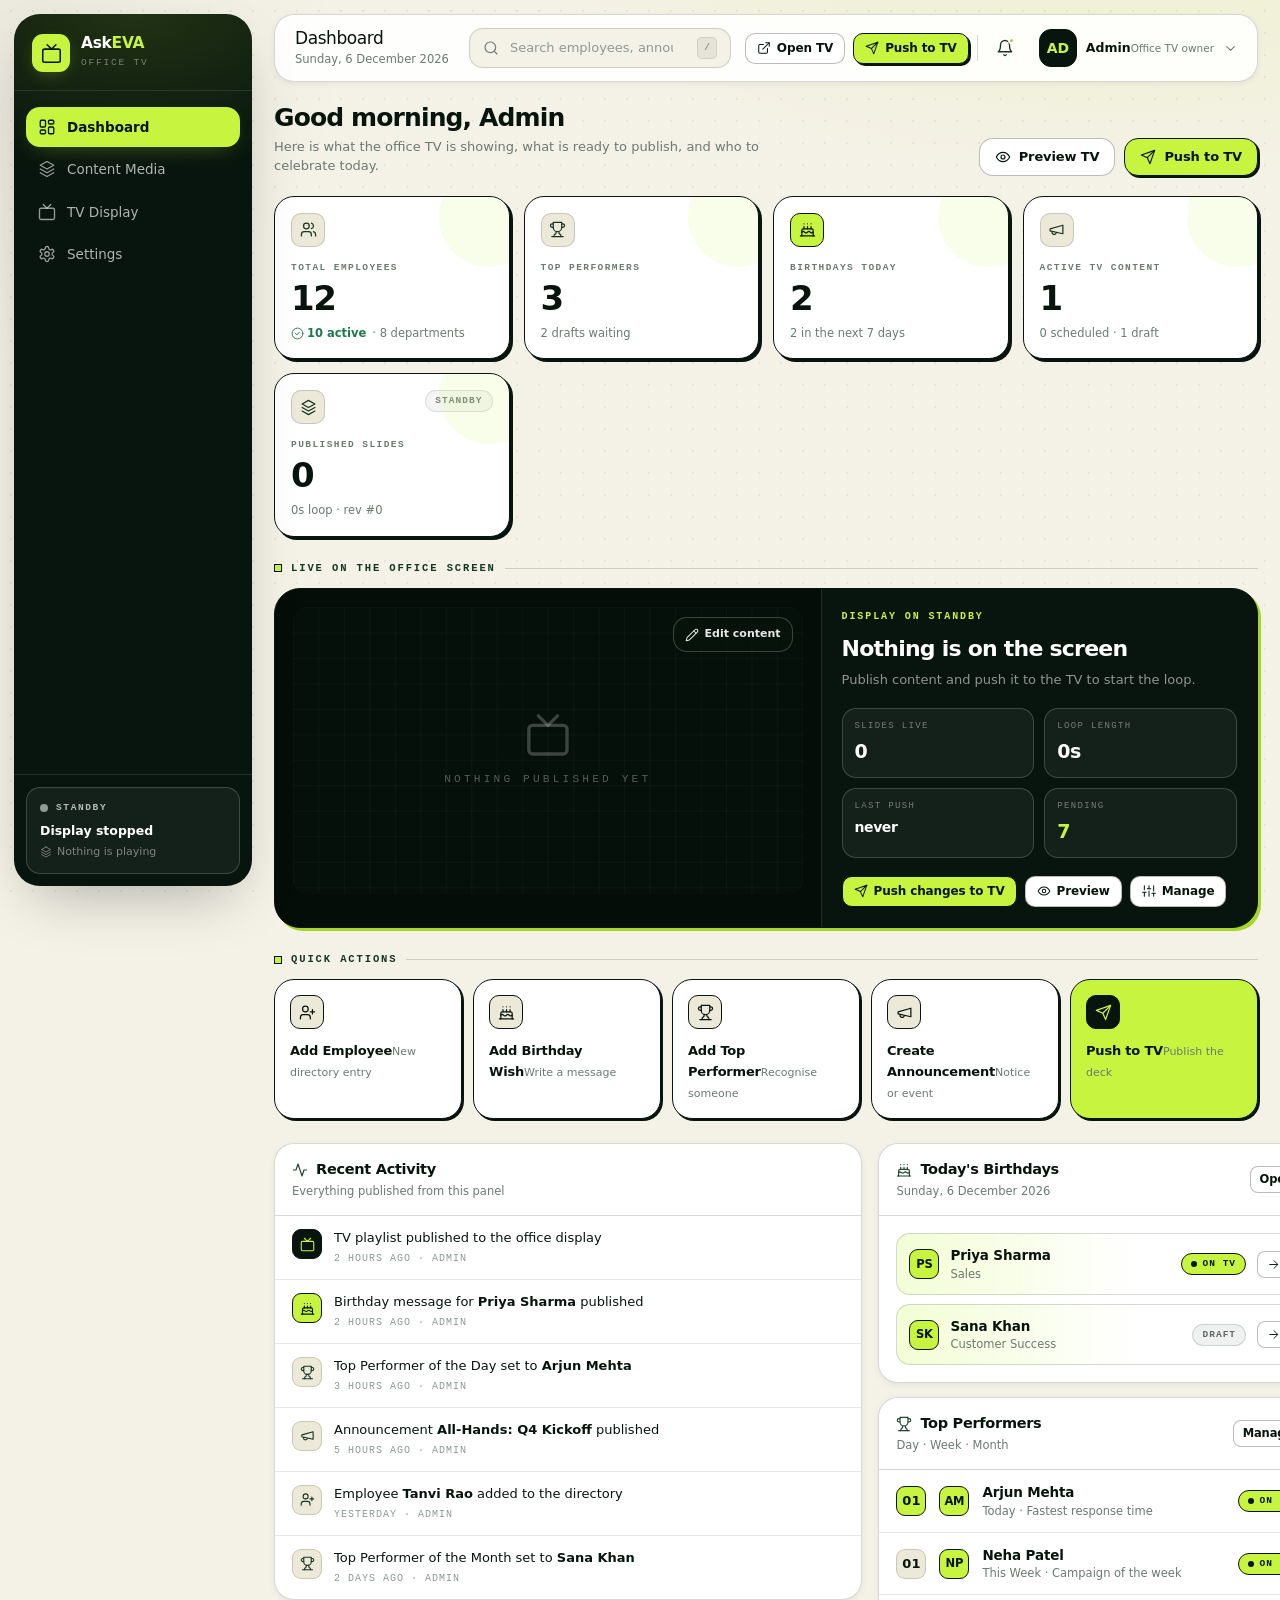
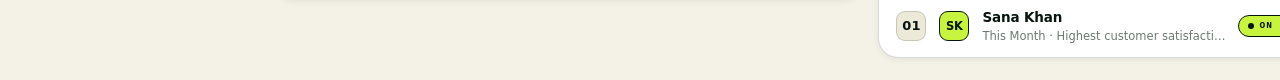
==== commit e10dcd52: "update page" ====
--- a/index.html
+++ b/index.html
@@ -33,12 +33,14 @@
   <script src="js/components/publish.js"></script>
   <script>window.EVA = window.EVA || {}; window.EVA.pages = window.EVA.pages || {};</script>
   <script src="js/pages/dashboard.js"></script>
+  <script src="js/pages/content.js"></script>
   <script src="js/pages/employees.js"></script>
   <script src="js/pages/performers.js"></script>
   <script src="js/pages/birthdays.js"></script>
   <script src="js/pages/announcements.js"></script>
   <script src="js/pages/events.js"></script>
   <script src="js/pages/achievements.js"></script>
+  <script src="js/pages/settings.js"></script>
   <script src="js/app.js"></script>
   <script>
     window.addEventListener('DOMContentLoaded', function () { window.EVA.app.boot(); });
--- a/css/pages.css
+++ b/css/pages.css
@@ -1,6 +1,62 @@
 /* ==========================================================================
    Pages — module-specific composition
    ========================================================================== */
+
+/* ============================ DASHBOARD ============================ */
+.content-module-grid {
+  display: grid;
+  grid-template-columns: repeat(3, minmax(0, 1fr));
+  gap: 14px;
+}
+@media (max-width: 900px) {
+  .content-module-grid { grid-template-columns: repeat(2, minmax(0, 1fr)); }
+}
+@media (max-width: 560px) {
+  .content-module-grid { grid-template-columns: 1fr; }
+}
+.content-module {
+  display: flex;
+  flex-direction: column;
+  min-height: 184px;
+  padding: 18px;
+  background: var(--white);
+  border: 1.5px solid var(--ink);
+  border-radius: var(--r-lg);
+  box-shadow: var(--sh-hard-sm);
+  color: var(--ink);
+  transition: transform var(--t), box-shadow var(--t), background var(--t);
+}
+.content-module:hover {
+  transform: translate(-2px, -2px);
+  box-shadow: var(--sh-hard);
+  background: var(--cream);
+}
+.content-module__top { display: flex; align-items: center; justify-content: space-between; }
+.content-module__icon {
+  width: 38px; height: 38px;
+  display: grid; place-items: center;
+  border-radius: 11px;
+  background: var(--cream-2);
+  border: 1.25px solid var(--ink);
+}
+.content-module:hover .content-module__icon { background: var(--lime); }
+.content-module__icon svg { width: 19px; height: 19px; }
+.content-module__arrow { color: var(--gray); transition: color var(--t-fast), transform var(--t-fast); }
+.content-module:hover .content-module__arrow { color: var(--ink); transform: translateX(3px); }
+.content-module__title { margin-top: 19px; font-size: 17px; font-weight: 700; letter-spacing: -.025em; }
+.content-module__desc { margin-top: 6px; color: var(--gray); font-size: 12.5px; line-height: 1.45; }
+.content-module__meta {
+  margin-top: auto;
+  padding-top: 14px;
+  color: var(--gray);
+  font-family: var(--font-mono);
+  font-size: 9.5px;
+  letter-spacing: .13em;
+  text-transform: uppercase;
+}
+.content-module__meta strong { color: var(--ink); font-size: 14px; letter-spacing: 0; }
+.settings-card { max-width: 860px; }
+.settings-card__actions { display: flex; justify-content: flex-end; margin-top: 18px; }
 
 /* ============================ DASHBOARD ============================ */
 .now-playing {
@@ -15,6 +71,28 @@
 }
 @media (max-width: 900px) { .now-playing { grid-template-columns: 1fr; } }
 .now-playing__screen { padding: 18px; background: #050D08; position: relative; }
+.now-playing__edit {
+  position: absolute;
+  top: 28px;
+  right: 28px;
+  z-index: 3;
+  display: inline-flex;
+  align-items: center;
+  gap: 6px;
+  padding: 8px 11px;
+  border: 1px solid rgba(255,255,255,.24);
+  border-radius: var(--r-md);
+  background: rgba(8,21,14,.78);
+  color: var(--white);
+  font-size: 11px;
+  font-weight: 650;
+  opacity: .9;
+  transform: translateY(0);
+  transition: opacity var(--t-fast), transform var(--t-fast), background var(--t-fast);
+}
+.now-playing__screen:hover .now-playing__edit,
+.now-playing__edit:focus-visible { opacity: 1; transform: translateY(0); }
+.now-playing__edit:hover { background: var(--lime); border-color: var(--lime); color: var(--ink); }
 .now-playing__side {
   padding: 20px;
   display: flex; flex-direction: column;
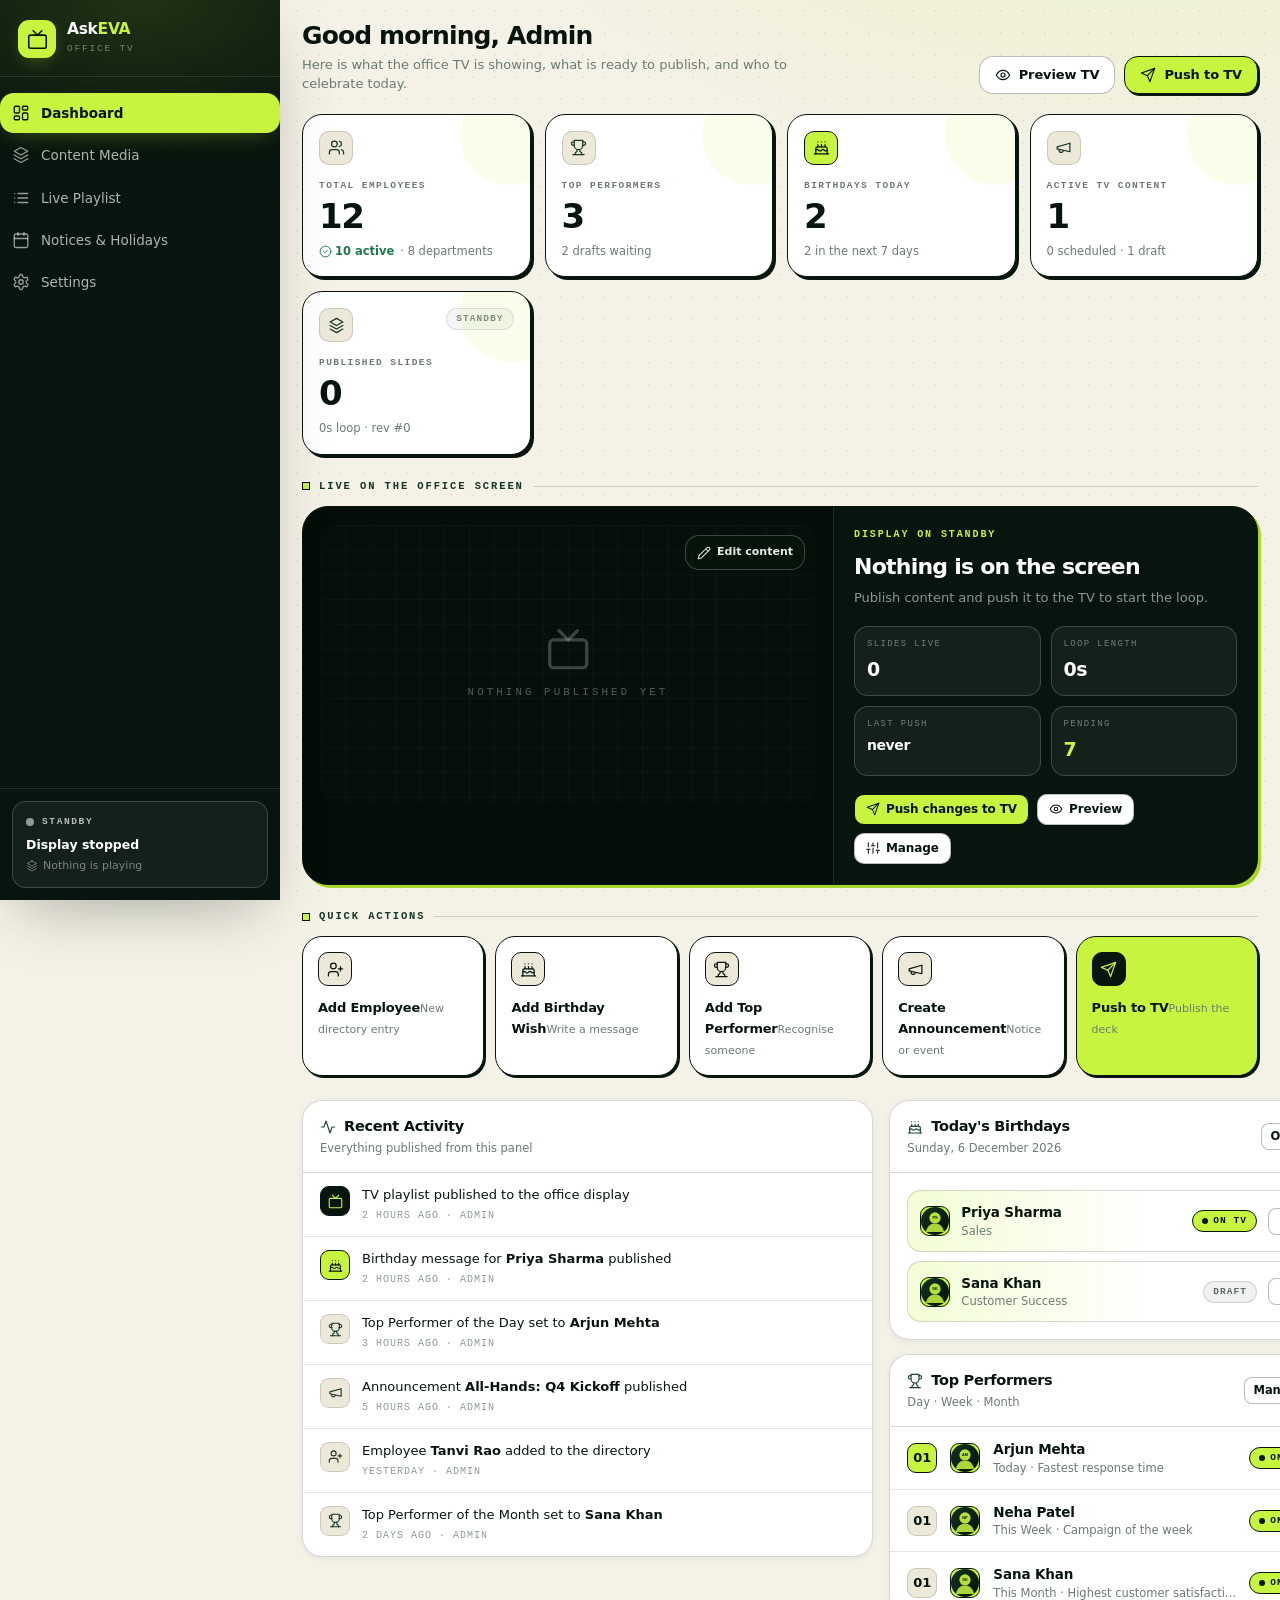
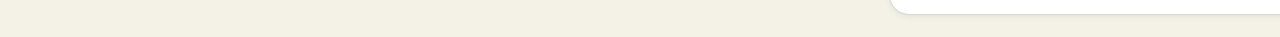
==== commit e2ca5c75: "update dashbored" ====
--- a/index.html
+++ b/index.html
@@ -1,6 +1,5 @@
 <!doctype html>
 <html lang="en">
-
 <head>
   <meta charset="utf-8">
   <meta name="viewport" content="width=device-width, initial-scale=1">
@@ -41,10 +40,12 @@
   <script src="js/pages/events.js"></script>
   <script src="js/pages/achievements.js"></script>
   <script src="js/pages/settings.js"></script>
+  <script src="js/pages/tv.js"></script>
+  <script src="js/pages/notices.js"></script>
   <script src="js/app.js"></script>
   <script>
     window.addEventListener('DOMContentLoaded', function () { window.EVA.app.boot(); });
   </script>
 </body>
 
-</html>+</html>
--- a/css/theme.css
+++ b/css/theme.css
@@ -80,7 +80,7 @@
   --t-slow: .38s var(--ease-out);
 
   /* --- Layout --- */
-  --sidebar-w: 252px;
+  --sidebar-w: 280px;
   --header-h: 68px;
   --gutter: 22px;
 }
--- a/css/layout.css
+++ b/css/layout.css
@@ -20,13 +20,12 @@
   pointer-events: none;
   z-index: 0;
 }
-
 /* ============================ SIDEBAR ============================ */
 .sidebar {
   position: sticky;
   top: 0;
   height: 100vh;
-  padding: 14px 0 14px 14px;
+  padding: 0;
   z-index: 40;
 }
 .sidebar__inner {
@@ -34,7 +33,7 @@
   display: flex;
   flex-direction: column;
   background: var(--ink);
-  border-radius: var(--r-xl);
+  border-radius: 0;
   box-shadow: var(--sh-lg);
   overflow: hidden;
   position: relative;
@@ -90,7 +89,7 @@
 .nav {
   flex: 1;
   overflow-y: auto;
-  padding: 16px 12px;
+  padding: 16px 0;
   position: relative;
   z-index: 1;
 }
@@ -221,10 +220,11 @@
 
 /* Header */
 .header {
+  display: none;
   position: sticky;
   top: 0;
   z-index: 30;
-  padding: 14px var(--gutter) 0;
+  padding: 0 var(--gutter) 0;
 }
 .header__inner {
   height: var(--header-h);
@@ -239,7 +239,24 @@
   border-radius: var(--r-lg);
   box-shadow: var(--sh-sm);
 }
+.header--dashboard {
+  padding-top: 0;
+}
+.header--dashboard .header__inner {
+  border: none;
+  background: transparent;
+  box-shadow: none;
+}
+.header--dashboard .nav-toggle {
+  display: none;
+}
+.header--dashboard .header__title {
+  font-size: 28px;
+  font-weight: 700;
+  letter-spacing: -.035em;
+}
 .header__titles { min-width: 0; flex: none; padding-right: 6px; }
+.header__back { flex: none; }
 .header__title { font-size: 17px; letter-spacing: -.025em; line-height: 1.2; }
 .header__sub { font-size: 11.5px; color: var(--gray); margin-top: 2px; }
 
@@ -312,7 +329,6 @@
 .admin-btn:hover { background: var(--cream-2); border-color: var(--line-2); }
 .admin-btn__meta { text-align: left; line-height: 1.25; }
 .admin-btn__name { font-size: 12.5px; font-weight: 650; }
-.admin-btn__role { font-size: 10.5px; color: var(--gray); }
 .admin-btn > svg:last-child { width: 15px; height: 15px; color: var(--gray); }
 
 .menu {
@@ -422,8 +438,8 @@
   .sidebar {
     position: fixed;
     inset: 0 auto 0 0;
-    width: calc(var(--sidebar-w) + 16px);
-    padding: 12px 0 12px 12px;
+    width: var(--sidebar-w);
+    padding: 0;
     transform: translateX(-104%);
     transition: transform var(--t-slow);
   }
--- a/css/pages.css
+++ b/css/pages.css
@@ -57,6 +57,106 @@
 .content-module__meta strong { color: var(--ink); font-size: 14px; letter-spacing: 0; }
 .settings-card { max-width: 860px; }
 .settings-card__actions { display: flex; justify-content: flex-end; margin-top: 18px; }
+
+/* ============================ SETTINGS FLOW ============================ */
+.settings-flow {
+  display: grid;
+  gap: 16px;
+  max-width: 980px;
+  padding-bottom: 24px;
+}
+.settings-flow__block {
+  padding: 22px;
+  background: var(--white);
+  border: 1.5px solid var(--line-2);
+  border-radius: var(--r-lg);
+  box-shadow: var(--sh-xs);
+}
+.settings-flow__block--header {
+  border-color: var(--ink);
+  box-shadow: var(--sh-hard-sm);
+}
+.settings-flow__heading {
+  display: flex;
+  align-items: flex-start;
+  gap: 12px;
+  margin-bottom: 18px;
+}
+.settings-flow__step {
+  display: grid;
+  place-items: center;
+  width: 30px;
+  height: 30px;
+  flex: none;
+  border-radius: 9px;
+  background: var(--lime);
+  color: var(--ink);
+  font-family: var(--font-mono);
+  font-size: 10px;
+  font-weight: 700;
+}
+.settings-flow__heading h2 { font-size: 20px; line-height: 1.2; }
+.settings-flow__heading p,
+.settings-flow__panel > p,
+.settings-flow__actions > p {
+  margin-top: 5px;
+  color: var(--gray);
+  font-size: 12.5px;
+  line-height: 1.5;
+}
+.settings-flow__content { padding-left: 42px; }
+.settings-flow__split {
+  display: grid;
+  grid-template-columns: 1fr 1fr;
+  gap: 0;
+  margin-left: 42px;
+  border-top: 1px solid var(--line);
+  border-bottom: 1px solid var(--line);
+}
+.settings-flow__panel {
+  min-width: 0;
+  padding: 18px 22px 6px;
+}
+.settings-flow__panel + .settings-flow__panel {
+  border-left: 1px solid var(--line-2);
+}
+.settings-flow__panel h3 { font-size: 14px; }
+.settings-flow__panel > .field { margin-top: 15px; }
+.settings-flow__preview { display: flex; flex-direction: column; }
+.settings-flow__sample {
+  margin-top: 18px;
+  padding: 14px;
+  border-radius: var(--r-md);
+  background: var(--cream);
+  border: 1px solid var(--line-2);
+  font-family: var(--font-display);
+  font-size: 18px;
+  font-weight: 650;
+  line-height: 1.3;
+}
+.settings-flow__preview > span {
+  margin-top: 8px;
+  color: var(--gray);
+  font-size: 11px;
+}
+.settings-flow__actions {
+  display: flex;
+  align-items: center;
+  justify-content: space-between;
+  gap: 16px;
+  border-color: var(--ink);
+}
+.settings-flow__actions > div { display: flex; gap: 9px; flex: none; }
+@media (max-width: 720px) {
+  .settings-flow__block { padding: 16px; }
+  .settings-flow__content,
+  .settings-flow__split { margin-left: 0; padding-left: 0; }
+  .settings-flow__split { grid-template-columns: 1fr; }
+  .settings-flow__panel + .settings-flow__panel { border-left: 0; border-top: 1px solid var(--line-2); }
+  .settings-flow__actions { align-items: stretch; flex-direction: column; }
+  .settings-flow__actions > div { width: 100%; }
+  .settings-flow__actions button { flex: 1; }
+}
 
 /* ============================ DASHBOARD ============================ */
 .now-playing {
@@ -538,6 +638,228 @@
 .queue-item:last-child { border-bottom: none; }
 .queue-item__body { flex: 1; min-width: 0; }
 
+/* ============================ LIVE PLAYLIST ============================ */
+.live-playlist-page {
+  display: grid;
+  grid-template-columns: 248px minmax(0, 1fr);
+  gap: 16px;
+  align-items: start;
+}
+@media (max-width: 1080px) { .live-playlist-page { grid-template-columns: 1fr; } }
+
+.live-nav {
+  position: sticky;
+  top: 96px;
+  align-self: start;
+  background: #06120C;
+  color: rgba(255,255,255,.7);
+  border: 1.5px solid rgba(8,21,14,.9);
+  border-radius: var(--r-xl);
+  box-shadow: var(--sh-lg);
+  overflow: hidden;
+}
+@media (max-width: 1080px) { .live-nav { position: static; } }
+.live-nav__head {
+  padding: 18px 16px 14px;
+  border-bottom: 1px solid rgba(255,255,255,.08);
+}
+.live-nav__title {
+  font-family: var(--font-display);
+  font-size: 15px;
+  font-weight: 700;
+  color: var(--white);
+  letter-spacing: -.02em;
+}
+.live-nav__desc {
+  margin-top: 5px;
+  font-size: 11.5px;
+  line-height: 1.45;
+  color: rgba(255,255,255,.44);
+}
+.live-nav__list {
+  padding: 12px;
+  display: flex;
+  flex-direction: column;
+  gap: 6px;
+}
+.live-nav__item {
+  display: flex;
+  align-items: center;
+  gap: 10px;
+  width: 100%;
+  padding: 11px 12px;
+  border-radius: 0;
+  border: 1px solid transparent;
+  color: rgba(255,255,255,.72);
+  background: transparent;
+  text-align: left;
+  font-size: 13px;
+  transition: background var(--t-fast), color var(--t-fast), transform var(--t-fast);
+}
+.live-nav__item:hover {
+  background: rgba(255,255,255,.06);
+  color: var(--white);
+}
+.live-nav__item.is-active {
+  background: var(--lime);
+  color: var(--ink);
+  font-weight: 650;
+}
+.live-nav__item.is-muted { color: rgba(255,255,255,.45); }
+.live-nav__icon {
+  width: 18px; height: 18px;
+  display: grid; place-items: center;
+  flex: none;
+}
+.live-nav__icon svg { width: 18px; height: 18px; }
+.live-nav__label { min-width: 0; flex: 1; }
+.live-nav__count {
+  margin-left: auto;
+  min-width: 24px;
+  height: 24px;
+  padding: 0 7px;
+  border-radius: 0;
+  background: rgba(199,245,63,.16);
+  color: var(--white);
+  display: grid;
+  place-items: center;
+  font-family: var(--font-mono);
+  font-size: 10px;
+  font-weight: 700;
+}
+.live-nav__item.is-active .live-nav__count {
+  background: rgba(8,21,14,.16);
+  color: var(--ink);
+}
+
+.live-playlist-main { min-width: 0; }
+.live-playlist-head { margin-bottom: 18px; }
+.live-playlist-head .page__title { font-size: 28px; }
+.live-playlist-head .page__desc { max-width: 70ch; }
+
+.live-playlist-board {
+  position: relative;
+}
+.pl-stack {
+  display: flex;
+  flex-direction: column;
+  gap: 12px;
+}
+.pl-card {
+  display: grid;
+  grid-template-columns: 72px 22px 10px minmax(0, 1fr) auto;
+  align-items: center;
+  gap: 14px;
+  min-height: 122px;
+  padding: 16px 18px 16px 16px;
+  background: var(--cream);
+  border: 3px solid var(--ink);
+  box-shadow: 2px 2px 0 rgba(8,21,14,.12);
+  transition: transform var(--t), box-shadow var(--t), background var(--t);
+}
+.pl-card:hover {
+  transform: translateY(-1px);
+  background: #F8F5EA;
+  box-shadow: 4px 4px 0 rgba(8,21,14,.14);
+}
+.pl-card.is-dragging { opacity: .45; }
+.pl-card.is-over { box-shadow: inset 0 3px 0 var(--lime-deep), 2px 2px 0 rgba(8,21,14,.12); }
+.pl-card__controls {
+  display: flex;
+  flex-direction: column;
+  align-items: center;
+  gap: 8px;
+  justify-self: start;
+}
+.pl-card__move {
+  width: 34px;
+  height: 34px;
+  display: grid;
+  place-items: center;
+  border-radius: 0;
+  background: rgba(255,255,255,.22);
+  color: var(--ink);
+  border: 1px solid rgba(8,21,14,.1);
+  transition: background var(--t-fast), color var(--t-fast), opacity var(--t-fast);
+}
+.pl-card__move:hover:not(:disabled) { background: var(--lime); }
+.pl-card__move:disabled { opacity: .35; cursor: not-allowed; }
+.pl-card__move svg { width: 14px; height: 14px; }
+.pl-card__num {
+  font-family: var(--font-display);
+  font-size: 13px;
+  font-weight: 700;
+  line-height: 1;
+}
+.pl-card__grip {
+  color: var(--gray-3);
+  cursor: grab;
+  display: grid;
+  place-items: center;
+}
+.pl-card__grip svg { width: 16px; height: 16px; }
+.pl-card__accent {
+  width: 14px;
+  height: 48px;
+  background: var(--lime);
+  align-self: center;
+}
+.pl-card__body {
+  min-width: 0;
+}
+.pl-card__tag {
+  display: inline-flex;
+  align-items: center;
+  padding: 2px 7px;
+  border: 1px solid var(--ink);
+  background: rgba(255,255,255,.3);
+  font-family: var(--font-mono);
+  font-size: 9px;
+  letter-spacing: .12em;
+  text-transform: uppercase;
+}
+.pl-card__title {
+  margin-top: 8px;
+  font-size: 17px;
+  line-height: 1.18;
+  letter-spacing: -.03em;
+}
+.pl-card__sub {
+  margin-top: 4px;
+  font-size: 12.5px;
+  color: var(--gray);
+}
+.pl-card__actions {
+  display: flex;
+  align-items: center;
+  gap: 12px;
+  padding-left: 6px;
+}
+.pl-card__icon {
+  width: 36px;
+  height: 36px;
+  display: grid;
+  place-items: center;
+  background: rgba(255,255,255,.28);
+  border: 1px solid rgba(8,21,14,.08);
+  color: var(--ink-700);
+  transition: background var(--t-fast), color var(--t-fast), transform var(--t-fast);
+}
+.pl-card__icon:hover { background: var(--lime); color: var(--ink); transform: translateY(-1px); }
+.pl-card__icon svg { width: 16px; height: 16px; }
+
+@media (max-width: 720px) {
+  .live-playlist-head .page__title { font-size: 24px; }
+  .pl-card {
+    grid-template-columns: 58px 18px 8px minmax(0, 1fr);
+    gap: 10px;
+    padding: 14px 14px 14px 12px;
+  }
+  .pl-card__actions { grid-column: 1 / -1; justify-content: flex-end; padding-left: 0; margin-top: 6px; }
+  .pl-card__move { width: 30px; height: 30px; }
+  .pl-card__accent { height: 40px; }
+}
+
 /* ============================ SETTINGS ============================ */
 .settings-grid { display: grid; grid-template-columns: minmax(0, 1fr) minmax(0, 1fr); gap: 16px; align-items: start; }
 @media (max-width: 980px) { .settings-grid { grid-template-columns: 1fr; } }
--- a/css/slides.css
+++ b/css/slides.css
@@ -178,22 +178,96 @@
 .slide__avatar--round { border-radius: 50%; }
 
 /* ---------- BIRTHDAY ---------- */
+.slide--birthday {
+  display: flex;
+  flex-direction: column;
+  align-items: stretch;
+  justify-content: flex-start;
+  text-align: left;
+  padding: 3cqi 4cqi;
+  border: .35cqi solid rgba(255,255,255,.16);
+  box-shadow: inset 0 0 0 .8cqi rgba(0,0,0,.18), inset 0 0 8cqi rgba(199,245,63,.04);
+}
 .slide--birthday::before {
   background:
-    radial-gradient(66cqi 44cqi at 50% -10%, rgba(199,245,63,.3), transparent 64%),
-    radial-gradient(40cqi 40cqi at 88% 96%, rgba(199,245,63,.14), transparent 60%);
-}
+    radial-gradient(58cqi 55cqi at 12% 50%, rgba(199,245,63,.2), transparent 64%),
+    radial-gradient(44cqi 44cqi at 96% 96%, rgba(199,245,63,.14), transparent 60%);
+}
+.birthday__topline { display: flex; align-items: center; justify-content: space-between; gap: 3cqi; min-height: 7cqi; }
+.birthday__brand, .birthday__feed, .birthday__footer { font-family: var(--font-mono, monospace); font-size: 1.25cqi; font-weight: 700; letter-spacing: .12em; color: rgba(255,255,255,.65); }
+.birthday__brand { display: flex; align-items: center; gap: 1cqi; color: #fff; }
+.birthday__brand b { display: grid; place-items: center; width: 3.4cqi; height: 3.4cqi; border-radius: .8cqi; background: #C7F53F; color: #08150E; font-size: 2.1cqi; }
+.birthday__brand em, .birthday__feed em { color: rgba(255,255,255,.4); font-style: normal; }
+.birthday__brand small { display: block; margin-top: .4cqi; color: #C7F53F; font-size: .9cqi; letter-spacing: .2em; }
+.birthday__feed { padding: 1cqi 2cqi; border-radius: 99px; background: rgba(0,0,0,.25); white-space: nowrap; }
+.birthday__feed i, .birthday__footer i, .birthday__name-strip i { display: inline-block; width: .8cqi; height: .8cqi; border-radius: 50%; background: #C7F53F; margin-right: .7cqi; }
+.birthday__body { flex: 1 1 auto; min-height: 0; display: grid; grid-template-columns: minmax(0, .82fr) minmax(0, 1.18fr); align-items: center; gap: 4cqi; padding: 2cqi 6cqi; }
+.birthday__photo-panel { min-width: 0; display: flex; flex-direction: column; align-items: center; justify-content: center; gap: 2.5cqi; }
+.birthday__photo {
+  width: 24cqi;
+  height: 24cqi;
+  max-width: 100%;
+  border: .35cqi solid #C7F53F;
+  border-radius: 50%;
+  overflow: hidden;
+  background: rgba(0,0,0,.2);
+  box-shadow: 0 0 0 1cqi rgba(199,245,63,.08), 0 2cqi 5cqi rgba(0,0,0,.28);
+}
+.birthday__photo.is-empty { border-color: rgba(199,245,63,.18); box-shadow: none; }
+.birthday__photo.has-initials {
+  display: grid;
+  place-items: center;
+  background: radial-gradient(circle at 35% 35%, rgba(199,245,63,.22), rgba(8,21,14,.92));
+}
+.birthday__photo-initials {
+  font-family: var(--font-display, sans-serif);
+  font-size: 8.5cqi;
+  font-weight: 800;
+  color: #C7F53F;
+  letter-spacing: -.03em;
+  text-shadow: 0 0 3cqi rgba(199,245,63,.35);
+  display: grid;
+  place-items: center;
+  width: 100%;
+  height: 100%;
+}
+.birthday__photo img { width: 100%; height: 100%; object-fit: cover; display: block; }
+.birthday__photo-badge {
+  display: inline-flex;
+  align-items: center;
+  gap: 1cqi;
+  padding: 1cqi 2cqi;
+  border-radius: 99px;
+  background: #C7F53F;
+  color: #08150E;
+  font-family: var(--font-mono, monospace);
+  font-size: 1.15cqi;
+  font-weight: 700;
+  letter-spacing: .12em;
+  white-space: nowrap;
+}
+.birthday__content { min-width: 0; width: 100%; box-sizing: border-box; padding: 3cqi 3cqi 2.5cqi; border: .2cqi dashed rgba(199,245,63,.5); background: rgba(8,21,14,.18); }
+.birthday__kicker { display: inline-flex; align-items: center; gap: .8cqi; max-width: 100%; box-sizing: border-box; padding: 1cqi 2cqi; color: #08150E; background: #C7F53F; border-radius: .5cqi; font-family: var(--font-mono, monospace); font-size: 1.25cqi; font-weight: 800; letter-spacing: .08em; white-space: nowrap; }
 .slide--birthday .slide__title {
   font-family: var(--font-display, sans-serif);
   font-weight: 700;
-  font-size: 5.6cqi;
-  letter-spacing: .02em;
+  font-size: 5.3cqi;
+  letter-spacing: .01em;
   text-transform: uppercase;
   color: #C7F53F;
-  margin-bottom: 2.2cqi;
+  margin: 3.5cqi 0 3cqi;
   display: flex; align-items: center; gap: 2cqi;
 }
-.slide--birthday .slide__name { font-size: 8.6cqi; }
+.slide--birthday .slide__title span { line-height: .88; }
+.slide--birthday .slide__title em { font-style: normal; color: #C7F53F; }
+.birthday__employee-name { margin: -1cqi 0 2cqi; color: #C7F53F; font-family: var(--font-mono, monospace); font-size: 2.4cqi; font-weight: 800; letter-spacing: .08em; text-transform: uppercase; }
+.slide--birthday .slide__quote { max-width: 48cqi; margin: 0; font-size: 2.2cqi; line-height: 1.42; font-style: normal; color: rgba(255,255,255,.76); }
+.slide--birthday .slide__quote::before, .slide--birthday .slide__quote::after { content: ''; }
+.birthday__name-strip { display: flex; align-items: center; justify-content: space-between; gap: 2cqi; margin-top: 3cqi; padding: 1.5cqi 2cqi; border-radius: 1cqi; background: rgba(0,0,0,.45); font-family: var(--font-mono, monospace); }
+.birthday__name-strip strong { color: #C7F53F; font-size: 2.3cqi; letter-spacing: .08em; text-transform: uppercase; }
+.birthday__name-strip span { color: rgba(255,255,255,.75); font-size: 1.4cqi; white-space: nowrap; }
+.birthday__footer { display: flex; justify-content: space-between; gap: 2cqi; padding: 2cqi 1cqi .5cqi; color: rgba(255,255,255,.45); font-size: 1cqi; }
+.birthday__footer i { margin-left: 0; }
 .confetti {
   position: absolute;
   width: 1.1cqi; height: 1.1cqi;
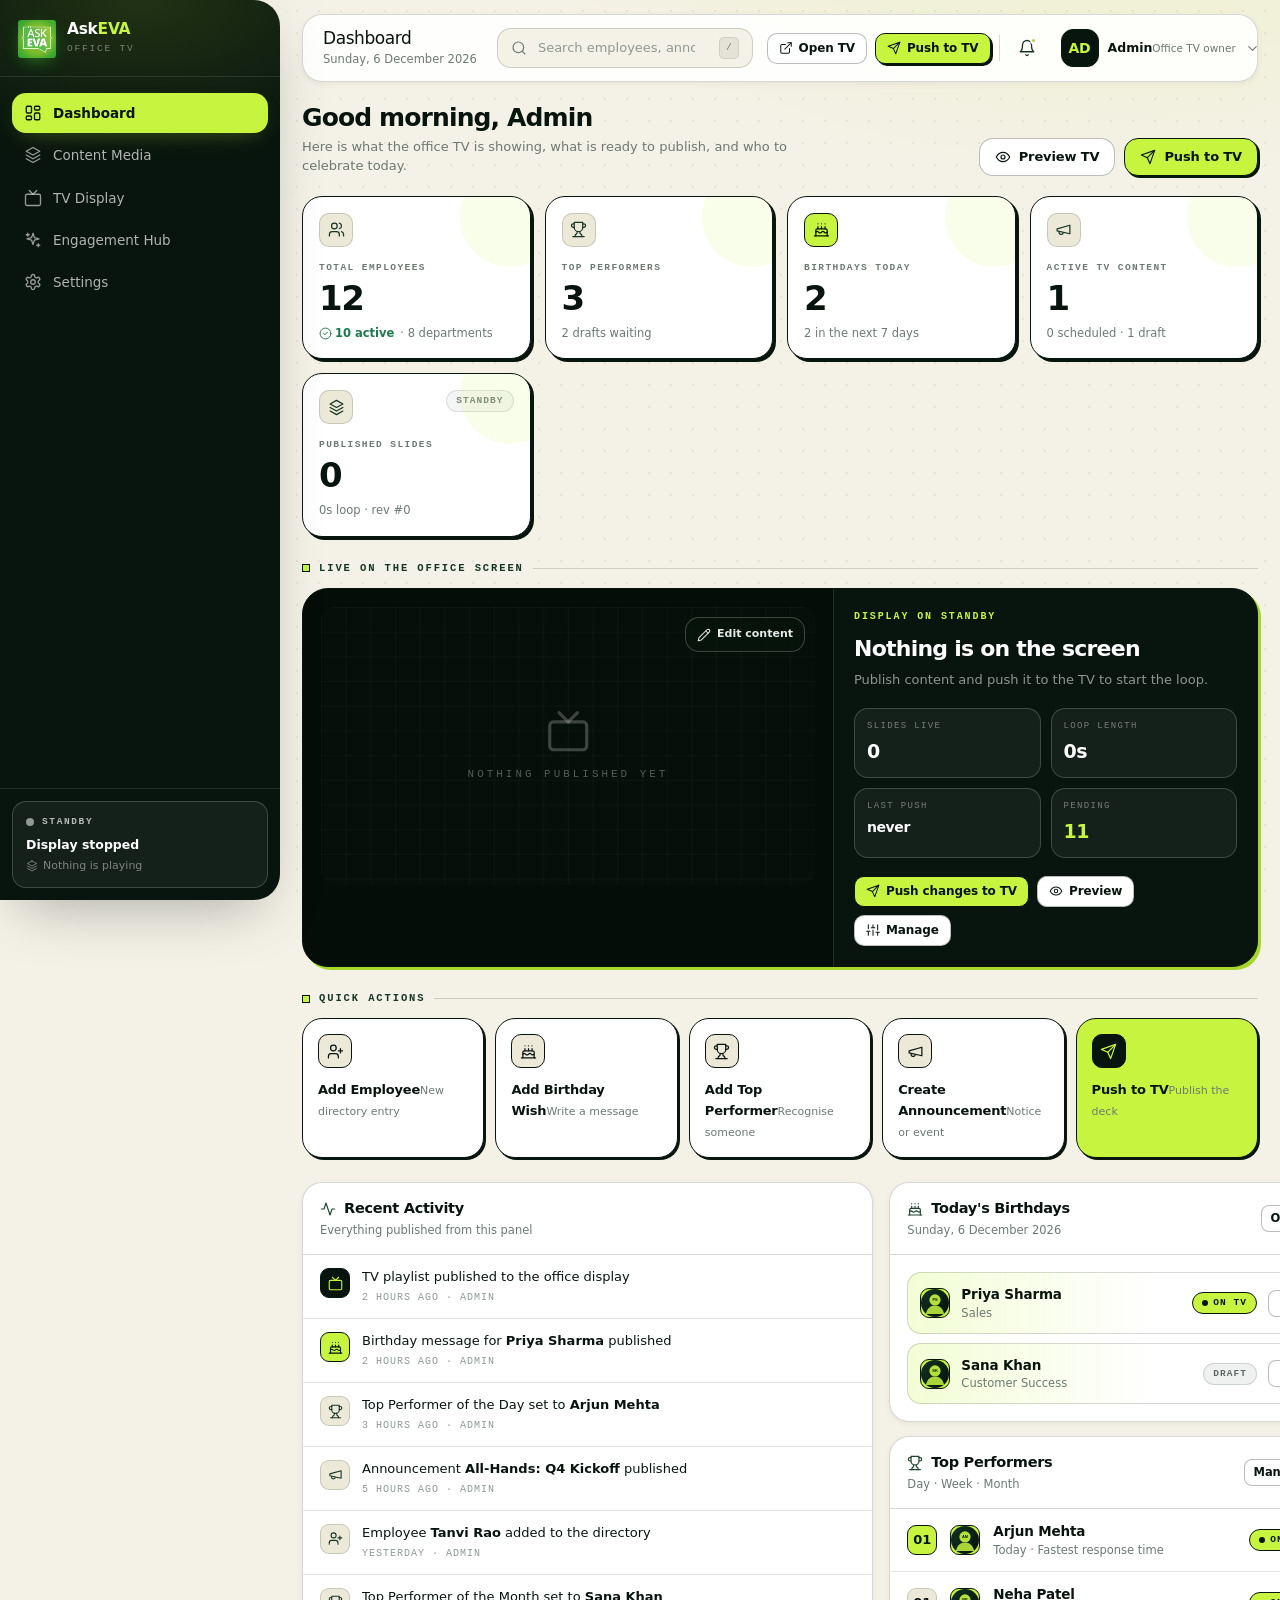
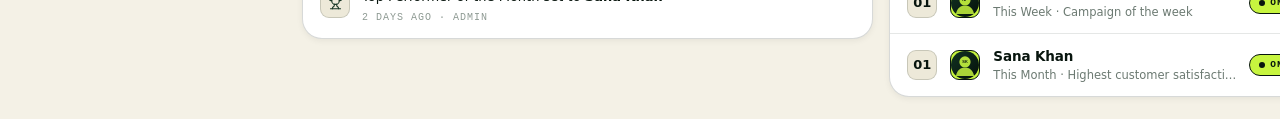
==== commit cd387c49: "Update Engagement and Sales Kpi" ====
--- a/index.html
+++ b/index.html
@@ -1,9 +1,12 @@
 <!doctype html>
 <html lang="en">
+
 <head>
   <meta charset="utf-8">
   <meta name="viewport" content="width=device-width, initial-scale=1">
   <meta name="theme-color" content="#08150e">
+  <!-- Keeps assets resolvable when a QR opens the public /engage/:id route. -->
+  <base href="/">
   <title>AskEVA Office TV</title>
   <link rel="stylesheet" href="css/theme.css">
   <link rel="stylesheet" href="css/components.css">
@@ -15,6 +18,8 @@
 <body>
   <div id="app"></div>
   <script src="js/core/utils.js"></script>
+  <!-- QRCode.js is a bundled client-side encoder; engagement data never leaves this browser. -->
+  <script src="js/vendor/qrcode.min.js"></script>
   <script src="js/icons.js"></script>
   <script src="js/data/seed.js"></script>
   <script src="js/core/store.js"></script>
@@ -26,7 +31,9 @@
   <script src="js/services/events.js"></script>
   <script src="js/services/achievements.js"></script>
   <script src="js/services/settings.js"></script>
+  <script src="js/services/sales-kpis.js"></script>
   <script src="js/services/tv.js"></script>
+  <script src="js/services/engagements.js"></script>
   <script src="js/components/ui.js"></script>
   <script src="js/components/slides.js"></script>
   <script src="js/components/publish.js"></script>
@@ -39,9 +46,9 @@
   <script src="js/pages/announcements.js"></script>
   <script src="js/pages/events.js"></script>
   <script src="js/pages/achievements.js"></script>
+  <script src="js/pages/sales-kpis.js"></script>
   <script src="js/pages/settings.js"></script>
-  <script src="js/pages/tv.js"></script>
-  <script src="js/pages/notices.js"></script>
+  <script src="js/pages/engagement.js"></script>
   <script src="js/app.js"></script>
   <script>
     window.addEventListener('DOMContentLoaded', function () { window.EVA.app.boot(); });
--- a/css/layout.css
+++ b/css/layout.css
@@ -7,42 +7,47 @@
   grid-template-columns: var(--sidebar-w) minmax(0, 1fr);
   min-height: 100vh;
   background:
-    radial-gradient(1100px 620px at 88% -12%, rgba(199,245,63,.20), transparent 62%),
-    radial-gradient(760px 520px at -8% 4%, rgba(8,21,14,.05), transparent 60%),
+    radial-gradient(1100px 620px at 88% -12%, rgba(199, 245, 63, .20), transparent 62%),
+    radial-gradient(760px 520px at -8% 4%, rgba(8, 21, 14, .05), transparent 60%),
     var(--cream);
 }
+
 .app::before {
   content: "";
   position: fixed;
   inset: 0;
-  background-image: radial-gradient(rgba(8,21,14,.055) 1px, transparent 1px);
+  background-image: radial-gradient(rgba(8, 21, 14, .055) 1px, transparent 1px);
   background-size: 22px 22px;
   pointer-events: none;
   z-index: 0;
 }
+
 /* ============================ SIDEBAR ============================ */
 .sidebar {
   position: sticky;
   top: 0;
   height: 100vh;
-  padding: 0;
   z-index: 40;
 }
+
 .sidebar__inner {
   height: 100%;
   display: flex;
   flex-direction: column;
   background: var(--ink);
-  border-radius: 0;
+  /* border-radius: var(--r-xl); */
+  border-top-right-radius: var(--r-xl);
+  border-bottom-right-radius: var(--r-xl);
   box-shadow: var(--sh-lg);
   overflow: hidden;
   position: relative;
 }
+
 .sidebar__inner::after {
   content: "";
   position: absolute;
   inset: 0;
-  background: radial-gradient(420px 220px at 50% 0%, rgba(199,245,63,.13), transparent 70%);
+  background: radial-gradient(420px 220px at 50% 0%, rgba(199, 245, 63, .13), transparent 70%);
   pointer-events: none;
 }
 
@@ -56,17 +61,29 @@
   position: relative;
   z-index: 1;
 }
+
 .brand__mark {
-  width: 38px; height: 38px;
-  border-radius: 11px;
-  background: var(--lime);
-  color: var(--ink);
-  display: grid; place-items: center;
-  flex: none;
-  box-shadow: 0 6px 18px -6px var(--lime-shadow);
-}
-.brand__mark svg { width: 21px; height: 21px; }
-.brand__text { min-width: 0; }
+  width: 38px;
+  height: 38px;
+  border-radius: 3px;
+  overflow: hidden;
+  display: grid;
+  place-items: center;
+  flex: none;
+  box-shadow: 0 6px 18px -6px rgba(55, 185, 54, .75);
+}
+
+.brand__mark img {
+  width: 100%;
+  height: 100%;
+  object-fit: cover;
+  display: block;
+}
+
+.brand__text {
+  min-width: 0;
+}
+
 .brand__name {
   font-family: var(--font-display);
   font-weight: 700;
@@ -75,13 +92,18 @@
   letter-spacing: -.02em;
   line-height: 1.15;
 }
-.brand__name em { font-style: normal; color: var(--lime); }
+
+.brand__name em {
+  font-style: normal;
+  color: var(--lime);
+}
+
 .brand__sub {
   font-family: var(--font-mono);
   font-size: 9.5px;
   letter-spacing: .19em;
   text-transform: uppercase;
-  color: rgba(255,255,255,.42);
+  color: rgba(255, 255, 255, .42);
   margin-top: 3px;
 }
 
@@ -89,38 +111,49 @@
 .nav {
   flex: 1;
   overflow-y: auto;
-  padding: 16px 0;
+  padding: 16px 12px;
   position: relative;
   z-index: 1;
 }
-.nav::-webkit-scrollbar-thumb { background: rgba(255,255,255,.14); background-clip: content-box; }
+
+.nav::-webkit-scrollbar-thumb {
+  background: rgba(255, 255, 255, .14);
+  background-clip: content-box;
+}
+
 .nav__label {
   font-family: var(--font-mono);
   font-size: 9.5px;
   font-weight: 600;
   letter-spacing: .19em;
   text-transform: uppercase;
-  color: rgba(255,255,255,.3);
+  color: rgba(255, 255, 255, .3);
   padding: 0 10px 8px;
   margin-top: 14px;
   display: flex;
   align-items: center;
   gap: 7px;
 }
+
 .nav__label::before {
   content: "";
-  width: 6px; height: 6px;
+  width: 6px;
+  height: 6px;
   background: var(--lime);
   flex: none;
 }
-.nav > .nav__label:first-child { margin-top: 0; }
+
+.nav>.nav__label:first-child {
+  margin-top: 0;
+}
+
 .nav__item {
   display: flex;
   align-items: center;
   gap: 11px;
   padding: 10px 12px;
   border-radius: var(--r-md);
-  color: rgba(255,255,255,.68);
+  color: rgba(255, 255, 255, .68);
   font-size: 13.5px;
   font-weight: 500;
   transition: background var(--t-fast), color var(--t-fast), transform var(--t-fast);
@@ -129,16 +162,33 @@
   width: 100%;
   text-align: left;
 }
-.nav__item svg { width: 18px; height: 18px; opacity: .85; }
-.nav__item:hover { background: rgba(255,255,255,.07); color: var(--white); }
-.nav__item:active { transform: scale(.985); }
+
+.nav__item svg {
+  width: 18px;
+  height: 18px;
+  opacity: .85;
+}
+
+.nav__item:hover {
+  background: rgba(255, 255, 255, .07);
+  color: var(--white);
+}
+
+.nav__item:active {
+  transform: scale(.985);
+}
+
 .nav__item.is-active {
   background: var(--lime);
   color: var(--ink);
   font-weight: 650;
   box-shadow: 0 8px 22px -10px var(--lime-shadow);
 }
-.nav__item.is-active svg { opacity: 1; }
+
+.nav__item.is-active svg {
+  opacity: 1;
+}
+
 .nav__count {
   margin-left: auto;
   font-family: var(--font-mono);
@@ -146,20 +196,30 @@
   font-weight: 600;
   padding: 2px 7px;
   border-radius: var(--r-pill);
-  background: rgba(255,255,255,.1);
-  color: rgba(255,255,255,.72);
+  background: rgba(255, 255, 255, .1);
+  color: rgba(255, 255, 255, .72);
   letter-spacing: .04em;
 }
-.nav__item.is-active .nav__count { background: rgba(8,21,14,.16); color: var(--ink); }
+
+.nav__item.is-active .nav__count {
+  background: rgba(8, 21, 14, .16);
+  color: var(--ink);
+}
+
 .nav__dot {
   margin-left: auto;
-  width: 7px; height: 7px;
+  width: 7px;
+  height: 7px;
   border-radius: 50%;
   background: var(--lime);
   animation: pulseDot 2s infinite;
   flex: none;
 }
-.nav__item.is-active .nav__dot { background: var(--ink); animation: none; }
+
+.nav__item.is-active .nav__dot {
+  background: var(--ink);
+  animation: none;
+}
 
 /* Sidebar TV status footer */
 .sidebar__foot {
@@ -168,46 +228,79 @@
   position: relative;
   z-index: 1;
 }
+
 .tv-status {
   display: block;
   width: 100%;
   text-align: left;
   padding: 13px;
   border-radius: var(--r-md);
-  background: rgba(255,255,255,.05);
+  background: rgba(255, 255, 255, .05);
   border: 1px solid var(--line-light-2);
   transition: background var(--t-fast), border-color var(--t-fast);
 }
-.tv-status:hover { background: rgba(255,255,255,.09); border-color: rgba(199,245,63,.45); }
-.tv-status__row { display: flex; align-items: center; gap: 8px; }
+
+.tv-status:hover {
+  background: rgba(255, 255, 255, .09);
+  border-color: rgba(199, 245, 63, .45);
+}
+
+.tv-status__row {
+  display: flex;
+  align-items: center;
+  gap: 8px;
+}
+
 .tv-status__dot {
-  width: 8px; height: 8px; border-radius: 50%;
+  width: 8px;
+  height: 8px;
+  border-radius: 50%;
   background: var(--lime);
   animation: pulseDot 2.2s infinite;
   flex: none;
 }
-.tv-status.is-off .tv-status__dot { background: var(--gray-2); animation: none; }
+
+.tv-status.is-off .tv-status__dot {
+  background: var(--gray-2);
+  animation: none;
+}
+
 .tv-status__label {
   font-family: var(--font-mono);
-  font-size: 9.5px; font-weight: 600;
-  letter-spacing: .17em; text-transform: uppercase;
+  font-size: 9.5px;
+  font-weight: 600;
+  letter-spacing: .17em;
+  text-transform: uppercase;
   color: var(--lime);
 }
-.tv-status.is-off .tv-status__label { color: var(--gray-3); }
+
+.tv-status.is-off .tv-status__label {
+  color: var(--gray-3);
+}
+
 .tv-status__title {
   margin-top: 7px;
   font-size: 12.5px;
   font-weight: 600;
   color: var(--white);
-  overflow: hidden; text-overflow: ellipsis; white-space: nowrap;
-}
+  overflow: hidden;
+  text-overflow: ellipsis;
+  white-space: nowrap;
+}
+
 .tv-status__meta {
   margin-top: 3px;
   font-size: 11px;
-  color: rgba(255,255,255,.45);
-  display: flex; align-items: center; gap: 5px;
-}
-.tv-status__meta svg { width: 12px; height: 12px; }
+  color: rgba(255, 255, 255, .45);
+  display: flex;
+  align-items: center;
+  gap: 5px;
+}
+
+.tv-status__meta svg {
+  width: 12px;
+  height: 12px;
+}
 
 /* ============================ MAIN ============================ */
 .main {
@@ -220,45 +313,47 @@
 
 /* Header */
 .header {
-  display: none;
   position: sticky;
   top: 0;
   z-index: 30;
-  padding: 0 var(--gutter) 0;
-}
+  padding: 14px var(--gutter) 0;
+}
+
 .header__inner {
   height: var(--header-h);
   display: flex;
   align-items: center;
   gap: 14px;
   padding: 0 8px 0 20px;
-  background: rgba(255,255,255,.88);
+  background: rgba(255, 255, 255, .88);
   backdrop-filter: blur(14px);
   -webkit-backdrop-filter: blur(14px);
   border: 1px solid var(--line-2);
   border-radius: var(--r-lg);
   box-shadow: var(--sh-sm);
 }
-.header--dashboard {
-  padding-top: 0;
-}
-.header--dashboard .header__inner {
-  border: none;
-  background: transparent;
-  box-shadow: none;
-}
-.header--dashboard .nav-toggle {
-  display: none;
-}
-.header--dashboard .header__title {
-  font-size: 28px;
-  font-weight: 700;
-  letter-spacing: -.035em;
-}
-.header__titles { min-width: 0; flex: none; padding-right: 6px; }
-.header__back { flex: none; }
-.header__title { font-size: 17px; letter-spacing: -.025em; line-height: 1.2; }
-.header__sub { font-size: 11.5px; color: var(--gray); margin-top: 2px; }
+
+.header__titles {
+  min-width: 0;
+  flex: none;
+  padding-right: 6px;
+}
+
+.header__back {
+  flex: none;
+}
+
+.header__title {
+  font-size: 17px;
+  letter-spacing: -.025em;
+  line-height: 1.2;
+}
+
+.header__sub {
+  font-size: 11.5px;
+  color: var(--gray);
+  margin-top: 2px;
+}
 
 .search {
   flex: 1;
@@ -274,32 +369,54 @@
   border-radius: var(--r-md);
   transition: border-color var(--t-fast), background var(--t-fast), box-shadow var(--t-fast);
 }
+
 .search:focus-within {
   border-color: var(--ink-600);
   background: var(--white);
-  box-shadow: 0 0 0 3px rgba(199,245,63,.32);
-}
-.search svg { width: 16px; height: 16px; color: var(--gray); }
+  box-shadow: 0 0 0 3px rgba(199, 245, 63, .32);
+}
+
+.search svg {
+  width: 16px;
+  height: 16px;
+  color: var(--gray);
+}
+
 .search input {
-  flex: 1; min-width: 0;
-  border: none; background: none; outline: none;
+  flex: 1;
+  min-width: 0;
+  border: none;
+  background: none;
+  outline: none;
   font-size: 13px;
 }
-.search input::placeholder { color: var(--gray-2); }
+
+.search input::placeholder {
+  color: var(--gray-2);
+}
+
 .search kbd {
   font-family: var(--font-mono);
   font-size: 9.5px;
   padding: 3px 6px;
   border-radius: 5px;
-  background: rgba(8,21,14,.06);
+  background: rgba(8, 21, 14, .06);
   color: var(--gray);
   border: 1px solid var(--line);
 }
 
-.header__actions { display: flex; align-items: center; gap: 8px; flex: none; }
+.header__actions {
+  display: flex;
+  align-items: center;
+  gap: 8px;
+  flex: none;
+}
+
 .icon-btn {
-  width: 38px; height: 38px;
-  display: grid; place-items: center;
+  width: 38px;
+  height: 38px;
+  display: grid;
+  place-items: center;
   border-radius: var(--r-md);
   border: 1px solid transparent;
   color: var(--ink-700);
@@ -307,33 +424,81 @@
   position: relative;
   flex: none;
 }
-.icon-btn:hover { background: var(--cream-2); border-color: var(--line-2); }
-.icon-btn svg { width: 18px; height: 18px; }
+
+.icon-btn:hover {
+  background: var(--cream-2);
+  border-color: var(--line-2);
+}
+
+.icon-btn svg {
+  width: 18px;
+  height: 18px;
+}
+
 .icon-btn__badge {
-  position: absolute; top: 7px; right: 8px;
-  width: 7px; height: 7px; border-radius: 50%;
+  position: absolute;
+  top: 7px;
+  right: 8px;
+  width: 7px;
+  height: 7px;
+  border-radius: 50%;
   background: var(--lime-deep);
   border: 2px solid var(--white);
 }
-.header__divider { width: 1px; height: 26px; background: var(--line-2); flex: none; }
+
+.header__divider {
+  width: 1px;
+  height: 26px;
+  background: var(--line-2);
+  flex: none;
+}
 
 /* Admin menu */
-.admin-menu { position: relative; }
+.admin-menu {
+  position: relative;
+}
+
 .admin-btn {
-  display: flex; align-items: center; gap: 9px;
-  height: 44px; padding: 0 10px 0 6px;
+  display: flex;
+  align-items: center;
+  gap: 9px;
+  height: 44px;
+  padding: 0 10px 0 6px;
   border-radius: var(--r-md);
   border: 1px solid transparent;
   transition: background var(--t-fast), border-color var(--t-fast);
 }
-.admin-btn:hover { background: var(--cream-2); border-color: var(--line-2); }
-.admin-btn__meta { text-align: left; line-height: 1.25; }
-.admin-btn__name { font-size: 12.5px; font-weight: 650; }
-.admin-btn > svg:last-child { width: 15px; height: 15px; color: var(--gray); }
+
+.admin-btn:hover {
+  background: var(--cream-2);
+  border-color: var(--line-2);
+}
+
+.admin-btn__meta {
+  text-align: left;
+  line-height: 1.25;
+}
+
+.admin-btn__name {
+  font-size: 12.5px;
+  font-weight: 650;
+}
+
+.admin-btn__role {
+  font-size: 10.5px;
+  color: var(--gray);
+}
+
+.admin-btn>svg:last-child {
+  width: 15px;
+  height: 15px;
+  color: var(--gray);
+}
 
 .menu {
   position: absolute;
-  top: calc(100% + 8px); right: 0;
+  top: calc(100% + 8px);
+  right: 0;
   min-width: 232px;
   background: var(--white);
   border: 1px solid var(--line-3);
@@ -343,13 +508,32 @@
   z-index: 60;
   animation: popIn .16s var(--ease-out);
 }
-.menu[hidden] { display: none; }
-.menu__head { padding: 10px 11px 9px; border-bottom: 1px solid var(--line); margin-bottom: 5px; }
-.menu__head strong { display: block; font-size: 13px; }
-.menu__head span { font-size: 11.5px; color: var(--gray); }
+
+.menu[hidden] {
+  display: none;
+}
+
+.menu__head {
+  padding: 10px 11px 9px;
+  border-bottom: 1px solid var(--line);
+  margin-bottom: 5px;
+}
+
+.menu__head strong {
+  display: block;
+  font-size: 13px;
+}
+
+.menu__head span {
+  font-size: 11.5px;
+  color: var(--gray);
+}
+
 .menu__item {
   width: 100%;
-  display: flex; align-items: center; gap: 10px;
+  display: flex;
+  align-items: center;
+  gap: 10px;
   padding: 9px 11px;
   border-radius: var(--r-sm);
   font-size: 13px;
@@ -357,11 +541,30 @@
   transition: background var(--t-fast);
   text-align: left;
 }
-.menu__item:hover { background: var(--cream); }
-.menu__item svg { width: 16px; height: 16px; color: var(--gray); }
-.menu__item.is-danger { color: var(--danger); }
-.menu__item.is-danger svg { color: var(--danger); }
-.menu__sep { height: 1px; background: var(--line); margin: 5px 0; }
+
+.menu__item:hover {
+  background: var(--cream);
+}
+
+.menu__item svg {
+  width: 16px;
+  height: 16px;
+  color: var(--gray);
+}
+
+.menu__item.is-danger {
+  color: var(--danger);
+}
+
+.menu__item.is-danger svg {
+  color: var(--danger);
+}
+
+.menu__sep {
+  height: 1px;
+  background: var(--line);
+  margin: 5px 0;
+}
 
 /* Page body */
 .page {
@@ -369,6 +572,7 @@
   padding: var(--gutter);
   animation: fadeUp .3s var(--ease-out);
 }
+
 .page__head {
   display: flex;
   align-items: flex-end;
@@ -377,37 +581,91 @@
   flex-wrap: wrap;
   margin-bottom: 20px;
 }
-.page__head-text { min-width: 0; }
-.page__title { font-size: 25px; letter-spacing: -.035em; line-height: 1.1; }
-.page__desc { font-size: 13px; color: var(--gray); margin-top: 5px; max-width: 66ch; }
-.page__actions { display: flex; align-items: center; gap: 9px; flex-wrap: wrap; }
-
-.section { margin-bottom: 24px; }
-.section:last-child { margin-bottom: 0; }
+
+.page__head-text {
+  min-width: 0;
+}
+
+.page__title {
+  font-size: 25px;
+  letter-spacing: -.035em;
+  line-height: 1.1;
+}
+
+.page__desc {
+  font-size: 13px;
+  color: var(--gray);
+  margin-top: 5px;
+  max-width: 66ch;
+}
+
+.page__actions {
+  display: flex;
+  align-items: center;
+  gap: 9px;
+  flex-wrap: wrap;
+}
+
+.section {
+  margin-bottom: 24px;
+}
+
+.section:last-child {
+  margin-bottom: 0;
+}
+
 .section__head {
-  display: flex; align-items: center; justify-content: space-between;
-  gap: 14px; margin-bottom: 12px; flex-wrap: wrap;
-}
-.section__title { font-size: 15px; letter-spacing: -.02em; display: flex; align-items: center; gap: 9px; }
-.section__title svg { width: 17px; height: 17px; color: var(--ink-600); }
-.section__desc { font-size: 12px; color: var(--gray); margin-top: 3px; }
+  display: flex;
+  align-items: center;
+  justify-content: space-between;
+  gap: 14px;
+  margin-bottom: 12px;
+  flex-wrap: wrap;
+}
+
+.section__title {
+  font-size: 15px;
+  letter-spacing: -.02em;
+  display: flex;
+  align-items: center;
+  gap: 9px;
+}
+
+.section__title svg {
+  width: 17px;
+  height: 17px;
+  color: var(--ink-600);
+}
+
+.section__desc {
+  font-size: 12px;
+  color: var(--gray);
+  margin-top: 3px;
+}
 
 /* Mono section label with lime marker (signature) */
 .rail-label {
-  display: flex; align-items: center; gap: 9px;
+  display: flex;
+  align-items: center;
+  gap: 9px;
   font-family: var(--font-mono);
-  font-size: 10.5px; font-weight: 600;
-  letter-spacing: .18em; text-transform: uppercase;
+  font-size: 10.5px;
+  font-weight: 600;
+  letter-spacing: .18em;
+  text-transform: uppercase;
   color: var(--ink-700);
   margin-bottom: 12px;
 }
+
 .rail-label::before {
   content: "";
-  width: 8px; height: 8px;
+  width: 8px;
+  height: 8px;
   background: var(--lime);
   border: 1px solid var(--ink);
   flex: none;
 }
+
 .rail-label::after {
   content: "";
   flex: 1;
@@ -416,53 +674,129 @@
 }
 
 /* Grid helpers */
-.grid { display: grid; gap: 14px; }
-.grid--stats { grid-template-columns: repeat(auto-fit, minmax(196px, 1fr)); }
-.grid--2 { grid-template-columns: repeat(auto-fit, minmax(320px, 1fr)); }
-.grid--3 { grid-template-columns: repeat(auto-fill, minmax(300px, 1fr)); }
-.grid--cards { grid-template-columns: repeat(auto-fill, minmax(276px, 1fr)); }
-.split { display: grid; grid-template-columns: minmax(0, 1.55fr) minmax(0, 1fr); gap: 16px; align-items: start; }
-.stack { display: grid; gap: 14px; }
+.grid {
+  display: grid;
+  gap: 14px;
+}
+
+.grid--stats {
+  grid-template-columns: repeat(auto-fit, minmax(196px, 1fr));
+}
+
+.grid--2 {
+  grid-template-columns: repeat(auto-fit, minmax(320px, 1fr));
+}
+
+.grid--3 {
+  grid-template-columns: repeat(auto-fill, minmax(300px, 1fr));
+}
+
+.grid--cards {
+  grid-template-columns: repeat(auto-fill, minmax(276px, 1fr));
+}
+
+.split {
+  display: grid;
+  grid-template-columns: minmax(0, 1.55fr) minmax(0, 1fr);
+  gap: 16px;
+  align-items: start;
+}
+
+.stack {
+  display: grid;
+  gap: 14px;
+}
 
 /* Mobile nav */
-.nav-toggle { display: none; }
-.sidebar__scrim { display: none; }
+.nav-toggle {
+  display: none;
+}
+
+.sidebar__scrim {
+  display: none;
+}
 
 /* ============================ RESPONSIVE ============================ */
 @media (max-width: 1180px) {
-  .split { grid-template-columns: minmax(0, 1fr); }
-}
+  .split {
+    grid-template-columns: minmax(0, 1fr);
+  }
+}
+
 @media (max-width: 1024px) {
-  :root { --gutter: 16px; }
-  .app { grid-template-columns: minmax(0, 1fr); }
+  :root {
+    --gutter: 16px;
+  }
+
+  .app {
+    grid-template-columns: minmax(0, 1fr);
+  }
+
   .sidebar {
     position: fixed;
     inset: 0 auto 0 0;
-    width: var(--sidebar-w);
-    padding: 0;
+    width: calc(var(--sidebar-w) + 16px);
+    padding: 12px 0 12px 12px;
     transform: translateX(-104%);
     transition: transform var(--t-slow);
   }
-  .sidebar.is-open { transform: none; }
+
+  .sidebar.is-open {
+    transform: none;
+  }
+
   .sidebar__scrim {
     display: block;
-    position: fixed; inset: 0;
-    background: rgba(8,21,14,.45);
+    position: fixed;
+    inset: 0;
+    background: rgba(8, 21, 14, .45);
     backdrop-filter: blur(2px);
     z-index: 39;
-    opacity: 0; pointer-events: none;
+    opacity: 0;
+    pointer-events: none;
     transition: opacity var(--t);
   }
-  .sidebar__scrim.is-open { opacity: 1; pointer-events: auto; }
-  .nav-toggle { display: grid; }
-  .header__titles { display: none; }
-  .search { margin-left: 0; }
-}
+
+  .sidebar__scrim.is-open {
+    opacity: 1;
+    pointer-events: auto;
+  }
+
+  .nav-toggle {
+    display: grid;
+  }
+
+  .header__titles {
+    display: none;
+  }
+
+  .search {
+    margin-left: 0;
+  }
+}
+
 @media (max-width: 720px) {
-  .header__inner { padding-left: 10px; }
-  .search kbd { display: none; }
-  .admin-btn__meta { display: none; }
-  .page__title { font-size: 21px; }
-  .header__divider { display: none; }
-  .page__head { align-items: flex-start; }
-}
+  .header__inner {
+    padding-left: 10px;
+  }
+
+  .search kbd {
+    display: none;
+  }
+
+  .admin-btn__meta {
+    display: none;
+  }
+
+  .page__title {
+    font-size: 21px;
+  }
+
+  .header__divider {
+    display: none;
+  }
+
+  .page__head {
+    align-items: flex-start;
+  }
+}
--- a/css/pages.css
+++ b/css/pages.css
@@ -1,4 +1,4 @@
-/* ==========================================================================
+/* ========================================================================== 
    Pages — module-specific composition
    ========================================================================== */
 
@@ -8,12 +8,19 @@
   grid-template-columns: repeat(3, minmax(0, 1fr));
   gap: 14px;
 }
+
 @media (max-width: 900px) {
-  .content-module-grid { grid-template-columns: repeat(2, minmax(0, 1fr)); }
-}
+  .content-module-grid {
+    grid-template-columns: repeat(2, minmax(0, 1fr));
+  }
+}
+
 @media (max-width: 560px) {
-  .content-module-grid { grid-template-columns: 1fr; }
-}
+  .content-module-grid {
+    grid-template-columns: 1fr;
+  }
+}
+
 .content-module {
   display: flex;
   flex-direction: column;
@@ -26,25 +33,62 @@
   color: var(--ink);
   transition: transform var(--t), box-shadow var(--t), background var(--t);
 }
+
 .content-module:hover {
   transform: translate(-2px, -2px);
   box-shadow: var(--sh-hard);
   background: var(--cream);
 }
-.content-module__top { display: flex; align-items: center; justify-content: space-between; }
+
+.content-module__top {
+  display: flex;
+  align-items: center;
+  justify-content: space-between;
+}
+
 .content-module__icon {
-  width: 38px; height: 38px;
-  display: grid; place-items: center;
+  width: 38px;
+  height: 38px;
+  display: grid;
+  place-items: center;
   border-radius: 11px;
   background: var(--cream-2);
   border: 1.25px solid var(--ink);
 }
-.content-module:hover .content-module__icon { background: var(--lime); }
-.content-module__icon svg { width: 19px; height: 19px; }
-.content-module__arrow { color: var(--gray); transition: color var(--t-fast), transform var(--t-fast); }
-.content-module:hover .content-module__arrow { color: var(--ink); transform: translateX(3px); }
-.content-module__title { margin-top: 19px; font-size: 17px; font-weight: 700; letter-spacing: -.025em; }
-.content-module__desc { margin-top: 6px; color: var(--gray); font-size: 12.5px; line-height: 1.45; }
+
+.content-module:hover .content-module__icon {
+  background: var(--lime);
+}
+
+.content-module__icon svg {
+  width: 19px;
+  height: 19px;
+}
+
+.content-module__arrow {
+  color: var(--gray);
+  transition: color var(--t-fast), transform var(--t-fast);
+}
+
+.content-module:hover .content-module__arrow {
+  color: var(--ink);
+  transform: translateX(3px);
+}
+
+.content-module__title {
+  margin-top: 19px;
+  font-size: 17px;
+  font-weight: 700;
+  letter-spacing: -.025em;
+}
+
+.content-module__desc {
+  margin-top: 6px;
+  color: var(--gray);
+  font-size: 12.5px;
+  line-height: 1.45;
+}
+
 .content-module__meta {
   margin-top: auto;
   padding-top: 14px;
@@ -54,108 +98,186 @@
   letter-spacing: .13em;
   text-transform: uppercase;
 }
-.content-module__meta strong { color: var(--ink); font-size: 14px; letter-spacing: 0; }
-.settings-card { max-width: 860px; }
-.settings-card__actions { display: flex; justify-content: flex-end; margin-top: 18px; }
-
-/* ============================ SETTINGS FLOW ============================ */
-.settings-flow {
+
+.content-module__meta strong {
+  color: var(--ink);
+  font-size: 14px;
+  letter-spacing: 0;
+}
+
+.page-toolbar {
+  display: flex;
+  align-items: center;
+  justify-content: space-between;
+  gap: 12px;
+  margin: 14px 0 16px;
+}
+
+.toolbar__view-actions {
+  display: flex;
+  align-items: center;
+  justify-content: flex-end;
+  gap: 10px;
+}
+
+.page-toolbar__search {
+  flex: 1;
+  min-height: 42px;
+  display: flex;
+  align-items: center;
+  gap: 8px;
+  padding: 0 12px;
+  background: rgba(255, 255, 255, 0.65);
+  border: 1.25px solid var(--line-2);
+  border-radius: var(--r-md);
+  box-shadow: var(--sh-sm);
+}
+
+.page-toolbar__search svg {
+  width: 15px;
+  height: 15px;
+  color: var(--gray);
+}
+
+.page-toolbar__search input {
+  width: 100%;
+  border: none;
+  background: transparent;
+  color: var(--ink);
+  outline: none;
+  font-size: 13px;
+  font-weight: 500;
+}
+
+.page-toolbar__search input::placeholder {
+  color: var(--gray);
+}
+
+.role-scroll {
+  overflow-x: auto;
+  overflow-y: hidden;
+  padding-bottom: 8px;
+  margin-bottom: 18px;
+  scrollbar-width: thin;
+  scrollbar-color: rgba(8, 21, 14, 0.35) transparent;
+}
+
+.role-scroll::-webkit-scrollbar {
+  height: 8px;
+}
+
+.role-scroll::-webkit-scrollbar-track {
+  background: transparent;
+}
+
+.role-scroll::-webkit-scrollbar-thumb {
+  background: rgba(8, 21, 14, 0.35);
+  border-radius: 999px;
+}
+
+.role-grid {
   display: grid;
-  gap: 16px;
-  max-width: 980px;
-  padding-bottom: 24px;
-}
-.settings-flow__block {
-  padding: 22px;
+  grid-auto-flow: column;
+  grid-template-rows: repeat(2, minmax(0, 1fr));
+  grid-auto-columns: minmax(220px, 1fr);
+  gap: 12px;
+  min-width: max-content;
+}
+
+.role-card {
+  display: block;
+  width: 100%;
+  min-width: 220px;
+  min-height: 108px;
+  padding: 12px 14px 11px;
+  text-align: left;
+  background: rgba(255, 255, 255, 0.72);
+  border: 1.5px solid var(--ink);
+  border-radius: var(--r-lg);
+  box-shadow: var(--sh-hard-sm);
+  color: var(--ink);
+  transition: transform var(--t), box-shadow var(--t), border-color var(--t), background var(--t);
+}
+
+.role-card:hover {
+  transform: translate(-2px, -2px);
+  box-shadow: var(--sh-hard);
   background: var(--white);
-  border: 1.5px solid var(--line-2);
-  border-radius: var(--r-lg);
-  box-shadow: var(--sh-xs);
-}
-.settings-flow__block--header {
+}
+
+.role-card.is-selected {
+  background: rgba(199, 245, 63, 0.16);
   border-color: var(--ink);
-  box-shadow: var(--sh-hard-sm);
-}
-.settings-flow__heading {
-  display: flex;
-  align-items: flex-start;
-  gap: 12px;
-  margin-bottom: 18px;
-}
-.settings-flow__step {
+  box-shadow: var(--sh-hard);
+}
+
+.role-card__head {
+  display: flex;
+  align-items: center;
+  justify-content: space-between;
+  margin-bottom: 14px;
+}
+
+.role-card__icon {
+  width: 30px;
+  height: 30px;
   display: grid;
   place-items: center;
-  width: 30px;
-  height: 30px;
-  flex: none;
   border-radius: 9px;
+  background: var(--cream-2);
+  border: 1.25px solid var(--ink);
+}
+
+.role-card:hover .role-card__icon,
+.role-card.is-selected .role-card__icon {
   background: var(--lime);
+}
+
+.role-card__icon svg {
+  width: 18px;
+  height: 18px;
+}
+
+.role-card__arrow {
+  color: var(--gray);
+}
+
+.role-card:hover .role-card__arrow,
+.role-card.is-selected .role-card__arrow {
   color: var(--ink);
+}
+
+.role-card__title {
+  font-size: 15px;
+  font-weight: 700;
+  letter-spacing: -.025em;
+  line-height: 1.2;
+}
+
+.role-card__meta {
+  margin-top: 9px;
+  color: var(--gray);
   font-family: var(--font-mono);
-  font-size: 10px;
-  font-weight: 700;
-}
-.settings-flow__heading h2 { font-size: 20px; line-height: 1.2; }
-.settings-flow__heading p,
-.settings-flow__panel > p,
-.settings-flow__actions > p {
-  margin-top: 5px;
-  color: var(--gray);
-  font-size: 12.5px;
-  line-height: 1.5;
-}
-.settings-flow__content { padding-left: 42px; }
-.settings-flow__split {
-  display: grid;
-  grid-template-columns: 1fr 1fr;
-  gap: 0;
-  margin-left: 42px;
-  border-top: 1px solid var(--line);
-  border-bottom: 1px solid var(--line);
-}
-.settings-flow__panel {
-  min-width: 0;
-  padding: 18px 22px 6px;
-}
-.settings-flow__panel + .settings-flow__panel {
-  border-left: 1px solid var(--line-2);
-}
-.settings-flow__panel h3 { font-size: 14px; }
-.settings-flow__panel > .field { margin-top: 15px; }
-.settings-flow__preview { display: flex; flex-direction: column; }
-.settings-flow__sample {
+  font-size: 8.5px;
+  letter-spacing: .12em;
+  text-transform: uppercase;
+}
+
+.role-card__meta strong {
+  color: var(--ink);
+  font-size: 12px;
+  letter-spacing: 0;
+  margin-right: 3px;
+}
+
+.settings-card {
+  max-width: 860px;
+}
+
+.settings-card__actions {
+  display: flex;
+  justify-content: flex-end;
   margin-top: 18px;
-  padding: 14px;
-  border-radius: var(--r-md);
-  background: var(--cream);
-  border: 1px solid var(--line-2);
-  font-family: var(--font-display);
-  font-size: 18px;
-  font-weight: 650;
-  line-height: 1.3;
-}
-.settings-flow__preview > span {
-  margin-top: 8px;
-  color: var(--gray);
-  font-size: 11px;
-}
-.settings-flow__actions {
-  display: flex;
-  align-items: center;
-  justify-content: space-between;
-  gap: 16px;
-  border-color: var(--ink);
-}
-.settings-flow__actions > div { display: flex; gap: 9px; flex: none; }
-@media (max-width: 720px) {
-  .settings-flow__block { padding: 16px; }
-  .settings-flow__content,
-  .settings-flow__split { margin-left: 0; padding-left: 0; }
-  .settings-flow__split { grid-template-columns: 1fr; }
-  .settings-flow__panel + .settings-flow__panel { border-left: 0; border-top: 1px solid var(--line-2); }
-  .settings-flow__actions { align-items: stretch; flex-direction: column; }
-  .settings-flow__actions > div { width: 100%; }
-  .settings-flow__actions button { flex: 1; }
 }
 
 /* ============================ DASHBOARD ============================ */
@@ -169,8 +291,19 @@
   overflow: hidden;
   box-shadow: var(--sh-hard-lime);
 }
-@media (max-width: 900px) { .now-playing { grid-template-columns: 1fr; } }
-.now-playing__screen { padding: 18px; background: #050D08; position: relative; }
+
+@media (max-width: 900px) {
+  .now-playing {
+    grid-template-columns: 1fr;
+  }
+}
+
+.now-playing__screen {
+  padding: 18px;
+  background: #050D08;
+  position: relative;
+}
+
 .now-playing__edit {
   position: absolute;
   top: 28px;
@@ -180,9 +313,9 @@
   align-items: center;
   gap: 6px;
   padding: 8px 11px;
-  border: 1px solid rgba(255,255,255,.24);
+  border: 1px solid rgba(255, 255, 255, .24);
   border-radius: var(--r-md);
-  background: rgba(8,21,14,.78);
+  background: rgba(8, 21, 14, .78);
   color: var(--white);
   font-size: 11px;
   font-weight: 650;
@@ -190,59 +323,118 @@
   transform: translateY(0);
   transition: opacity var(--t-fast), transform var(--t-fast), background var(--t-fast);
 }
+
 .now-playing__screen:hover .now-playing__edit,
-.now-playing__edit:focus-visible { opacity: 1; transform: translateY(0); }
-.now-playing__edit:hover { background: var(--lime); border-color: var(--lime); color: var(--ink); }
+.now-playing__edit:focus-visible {
+  opacity: 1;
+  transform: translateY(0);
+}
+
+.now-playing__edit:hover {
+  background: var(--lime);
+  border-color: var(--lime);
+  color: var(--ink);
+}
+
 .now-playing__side {
   padding: 20px;
-  display: flex; flex-direction: column;
+  display: flex;
+  flex-direction: column;
   border-left: 1px solid var(--line-light);
   min-width: 0;
 }
-@media (max-width: 900px) { .now-playing__side { border-left: none; border-top: 1px solid var(--line-light); } }
+
+@media (max-width: 900px) {
+  .now-playing__side {
+    border-left: none;
+    border-top: 1px solid var(--line-light);
+  }
+}
+
 .now-playing__eyebrow {
-  display: flex; align-items: center; gap: 8px;
+  display: flex;
+  align-items: center;
+  gap: 8px;
   font-family: var(--font-mono);
-  font-size: 10px; font-weight: 600;
-  letter-spacing: .19em; text-transform: uppercase;
+  font-size: 10px;
+  font-weight: 600;
+  letter-spacing: .19em;
+  text-transform: uppercase;
   color: var(--lime);
 }
+
 .now-playing__title {
-  font-size: 22px; letter-spacing: -.035em;
+  font-size: 22px;
+  letter-spacing: -.035em;
   color: var(--white);
   margin-top: 12px;
   line-height: 1.15;
 }
-.now-playing__desc { font-size: 13px; color: rgba(255,255,255,.55); margin-top: 8px; line-height: 1.55; }
+
+.now-playing__desc {
+  font-size: 13px;
+  color: rgba(255, 255, 255, .55);
+  margin-top: 8px;
+  line-height: 1.55;
+}
+
 .now-playing__stats {
-  display: grid; grid-template-columns: 1fr 1fr; gap: 10px;
+  display: grid;
+  grid-template-columns: 1fr 1fr;
+  gap: 10px;
   margin-top: 18px;
 }
+
 .np-stat {
   padding: 11px 12px;
   border-radius: var(--r-md);
-  background: rgba(255,255,255,.05);
+  background: rgba(255, 255, 255, .05);
   border: 1px solid var(--line-light-2);
 }
+
 .np-stat__k {
   font-family: var(--font-mono);
-  font-size: 9px; letter-spacing: .15em; text-transform: uppercase;
-  color: rgba(255,255,255,.42);
-}
+  font-size: 9px;
+  letter-spacing: .15em;
+  text-transform: uppercase;
+  color: rgba(255, 255, 255, .42);
+}
+
 .np-stat__v {
   font-family: var(--font-display);
-  font-size: 19px; font-weight: 700; letter-spacing: -.03em;
+  font-size: 19px;
+  font-weight: 700;
+  letter-spacing: -.03em;
   color: var(--white);
   margin-top: 4px;
   font-variant-numeric: tabular-nums;
 }
-.np-stat__v em { font-style: normal; color: var(--lime); }
-.now-playing__actions { margin-top: auto; padding-top: 18px; display: flex; gap: 8px; flex-wrap: wrap; }
+
+.np-stat__v em {
+  font-style: normal;
+  color: var(--lime);
+}
+
+.now-playing__actions {
+  margin-top: auto;
+  padding-top: 18px;
+  display: flex;
+  gap: 8px;
+  flex-wrap: wrap;
+}
 
 /* Quick actions */
-.qa-grid { display: grid; grid-template-columns: repeat(auto-fit, minmax(158px, 1fr)); gap: 11px; }
+.qa-grid {
+  display: grid;
+  grid-template-columns: repeat(auto-fit, minmax(158px, 1fr));
+  gap: 11px;
+}
+
 .qa {
-  display: flex; flex-direction: column; align-items: flex-start; gap: 11px;
+  display: flex;
+  flex-direction: column;
+  align-items: flex-start;
+  gap: 11px;
   padding: 15px;
   background: var(--white);
   border: 1.5px solid var(--ink);
@@ -251,72 +443,169 @@
   text-align: left;
   transition: transform var(--t), box-shadow var(--t), background var(--t);
 }
-.qa:hover { transform: translate(-2px, -2px); box-shadow: var(--sh-hard); background: var(--cream); }
+
+.qa:hover {
+  transform: translate(-2px, -2px);
+  box-shadow: var(--sh-hard);
+  background: var(--cream);
+}
+
 .qa__icon {
-  width: 34px; height: 34px;
+  width: 34px;
+  height: 34px;
   border-radius: 10px;
-  display: grid; place-items: center;
+  display: grid;
+  place-items: center;
   background: var(--cream-2);
   border: 1.25px solid var(--ink);
   color: var(--ink);
   transition: background var(--t);
 }
-.qa:hover .qa__icon { background: var(--lime); }
-.qa__icon svg { width: 17px; height: 17px; }
-.qa__label { font-size: 13px; font-weight: 650; letter-spacing: -.015em; }
-.qa__sub { font-size: 11px; color: var(--gray); margin-top: 2px; }
-.qa--accent { background: var(--lime); }
-.qa--accent .qa__icon { background: var(--ink); color: var(--lime); }
-.qa--accent:hover { background: var(--lime-bright); }
+
+.qa:hover .qa__icon {
+  background: var(--lime);
+}
+
+.qa__icon svg {
+  width: 17px;
+  height: 17px;
+}
+
+.qa__label {
+  font-size: 13px;
+  font-weight: 650;
+  letter-spacing: -.015em;
+}
+
+.qa__sub {
+  font-size: 11px;
+  color: var(--gray);
+  margin-top: 2px;
+}
+
+.qa--accent {
+  background: var(--lime);
+}
+
+.qa--accent .qa__icon {
+  background: var(--ink);
+  color: var(--lime);
+}
+
+.qa--accent:hover {
+  background: var(--lime-bright);
+}
 
 /* Activity feed */
-.activity { display: flex; flex-direction: column; }
+.activity {
+  display: flex;
+  flex-direction: column;
+}
+
 .activity__item {
-  display: flex; align-items: flex-start; gap: 12px;
+  display: flex;
+  align-items: flex-start;
+  gap: 12px;
   padding: 13px 17px;
   border-bottom: 1px solid var(--line);
   transition: background var(--t-fast);
   position: relative;
 }
-.activity__item:last-child { border-bottom: none; }
-.activity__item:hover { background: var(--cream); }
+
+.activity__item:last-child {
+  border-bottom: none;
+}
+
+.activity__item:hover {
+  background: var(--cream);
+}
+
 .activity__icon {
-  width: 30px; height: 30px;
+  width: 30px;
+  height: 30px;
   border-radius: 9px;
-  display: grid; place-items: center;
+  display: grid;
+  place-items: center;
   background: var(--cream-2);
   border: 1px solid var(--line-2);
   color: var(--ink-700);
   flex: none;
 }
-.activity__icon svg { width: 15px; height: 15px; }
-.activity__icon--lime { background: var(--lime); border-color: var(--ink); color: var(--ink); }
-.activity__icon--dark { background: var(--ink); border-color: var(--ink); color: var(--lime); }
-.activity__body { min-width: 0; flex: 1; }
-.activity__text { font-size: 13px; line-height: 1.45; }
-.activity__text strong { font-weight: 650; }
+
+.activity__icon svg {
+  width: 15px;
+  height: 15px;
+}
+
+.activity__icon--lime {
+  background: var(--lime);
+  border-color: var(--ink);
+  color: var(--ink);
+}
+
+.activity__icon--dark {
+  background: var(--ink);
+  border-color: var(--ink);
+  color: var(--lime);
+}
+
+.activity__body {
+  min-width: 0;
+  flex: 1;
+}
+
+.activity__text {
+  font-size: 13px;
+  line-height: 1.45;
+}
+
+.activity__text strong {
+  font-weight: 650;
+}
+
 .activity__time {
   font-family: var(--font-mono);
-  font-size: 10px; letter-spacing: .1em; text-transform: uppercase;
+  font-size: 10px;
+  letter-spacing: .1em;
+  text-transform: uppercase;
   color: var(--gray-2);
   margin-top: 3px;
 }
 
 /* Today strip */
-.today-strip { display: flex; flex-direction: column; gap: 9px; }
+.today-strip {
+  display: flex;
+  flex-direction: column;
+  gap: 9px;
+}
+
 .today-item {
-  display: flex; align-items: center; gap: 11px;
+  display: flex;
+  align-items: center;
+  gap: 11px;
   padding: 11px 12px;
   border-radius: var(--r-md);
   border: 1px solid var(--line-2);
   background: var(--white);
   transition: border-color var(--t-fast), transform var(--t-fast);
 }
-.today-item:hover { border-color: var(--ink); transform: translateX(2px); }
-.today-item--birthday { background: linear-gradient(90deg, rgba(199,245,63,.22), rgba(255,255,255,0) 60%); }
+
+.today-item:hover {
+  border-color: var(--ink);
+  transform: translateX(2px);
+}
+
+.today-item--birthday {
+  background: linear-gradient(90deg, rgba(199, 245, 63, .22), rgba(255, 255, 255, 0) 60%);
+}
 
 /* ============================ PERFORMERS ============================ */
-.perf-grid { display: grid; grid-template-columns: repeat(auto-fit, minmax(300px, 1fr)); gap: 16px; }
+.perf-grid {
+  display: grid;
+  grid-template-columns: repeat(auto-fit, minmax(300px, 1fr));
+  gap: 16px;
+}
+
 .perf {
   background: var(--white);
   border: 1.5px solid var(--ink);
@@ -324,30 +613,64 @@
   box-shadow: var(--sh-hard);
   overflow: hidden;
   transition: transform var(--t), box-shadow var(--t);
-  display: flex; flex-direction: column;
-}
-.perf:hover { transform: translate(-2px, -2px); box-shadow: var(--sh-hard-lg); }
+  display: flex;
+  flex-direction: column;
+}
+
+.perf:hover {
+  transform: translate(-2px, -2px);
+  box-shadow: var(--sh-hard-lg);
+}
+
 .perf__banner {
-  display: flex; align-items: center; justify-content: space-between; gap: 10px;
+  display: flex;
+  align-items: center;
+  justify-content: space-between;
+  gap: 10px;
   padding: 9px 14px;
   background: var(--lime);
   border-bottom: 1.5px solid var(--ink);
 }
+
 .perf__period {
   font-family: var(--font-mono);
-  font-size: 10px; font-weight: 700;
-  letter-spacing: .18em; text-transform: uppercase;
+  font-size: 10px;
+  font-weight: 700;
+  letter-spacing: .18em;
+  text-transform: uppercase;
   color: var(--ink);
-  display: flex; align-items: center; gap: 8px;
-}
-.perf__period svg { width: 13px; height: 13px; }
-.perf--week .perf__banner { background: var(--white); }
-.perf--month .perf__banner { background: var(--ink); }
-.perf--month .perf__period { color: var(--lime); }
-.perf__body { padding: 18px; display: flex; gap: 15px; }
+  display: flex;
+  align-items: center;
+  gap: 8px;
+}
+
+.perf__period svg {
+  width: 13px;
+  height: 13px;
+}
+
+.perf--week .perf__banner {
+  background: var(--white);
+}
+
+.perf--month .perf__banner {
+  background: var(--ink);
+}
+
+.perf--month .perf__period {
+  color: var(--lime);
+}
+
+.perf__body {
+  padding: 18px;
+  display: flex;
+  gap: 15px;
+}
+
 .perf__rank {
   font-family: var(--font-display);
-  font-size: 42px; font-weight: 700;
+  font-size: 42px;
+  font-weight: 700;
   letter-spacing: -.07em;
   line-height: .85;
   color: var(--ink);
@@ -356,15 +679,18 @@
   padding-right: 15px;
   border-right: 1.5px solid var(--line-2);
 }
+
 .perf__rank span {
   display: block;
   font-family: var(--font-mono);
-  font-size: 8.5px; font-weight: 600;
+  font-size: 8.5px;
+  font-weight: 600;
   letter-spacing: .16em;
   color: var(--gray);
   margin-top: 8px;
   padding-top: 0;
 }
+
 .perf__rank::before {
   content: "#";
   font-size: 20px;
@@ -372,16 +698,47 @@
   color: var(--lime-deep);
   margin-right: 1px;
 }
-.perf__main { min-width: 0; flex: 1; }
-.perf__person { display: flex; align-items: center; gap: 11px; }
-.perf__name { font-family: var(--font-display); font-size: 18px; font-weight: 700; letter-spacing: -.03em; line-height: 1.15; }
-.perf__role { font-size: 12px; color: var(--gray); margin-top: 2px; }
+
+.perf__main {
+  min-width: 0;
+  flex: 1;
+}
+
+.perf__person {
+  display: flex;
+  align-items: center;
+  gap: 11px;
+}
+
+.perf__name {
+  font-family: var(--font-display);
+  font-size: 18px;
+  font-weight: 700;
+  letter-spacing: -.03em;
+  line-height: 1.15;
+}
+
+.perf__role {
+  font-size: 12px;
+  color: var(--gray);
+  margin-top: 2px;
+}
+
 .perf__title {
   margin-top: 13px;
-  font-size: 13.5px; font-weight: 650;
-  display: flex; align-items: center; gap: 7px;
-}
-.perf__title svg { width: 15px; height: 15px; color: var(--lime-deep); }
+  font-size: 13.5px;
+  font-weight: 650;
+  display: flex;
+  align-items: center;
+  gap: 7px;
+}
+
+.perf__title svg {
+  width: 15px;
+  height: 15px;
+  color: var(--lime-deep);
+}
+
 .perf__desc {
   margin-top: 7px;
   font-size: 12.5px;
@@ -391,38 +748,154 @@
   border-left: 2px solid var(--lime);
   padding-left: 10px;
 }
+
 .perf__foot {
   margin-top: auto;
   padding: 12px 16px;
   border-top: 1px solid var(--line-2);
   background: var(--cream);
-  display: flex; align-items: center; justify-content: space-between; gap: 9px;
+  display: flex;
+  align-items: center;
+  justify-content: space-between;
+  gap: 9px;
   flex-wrap: wrap;
 }
-.perf--empty .perf__body { align-items: center; justify-content: center; min-height: 148px; }
+
+.perf--empty .perf__body {
+  align-items: center;
+  justify-content: center;
+  min-height: 148px;
+}
 
 /* Podium / leaderboard */
-.leaderboard { display: flex; flex-direction: column; }
+.leaderboard {
+  display: flex;
+  flex-direction: column;
+}
+
 .lb-row {
-  display: flex; align-items: center; gap: 13px;
+  display: flex;
+  align-items: center;
+  gap: 13px;
   padding: 12px 17px;
   border-bottom: 1px solid var(--line);
   transition: background var(--t-fast);
 }
-.lb-row:last-child { border-bottom: none; }
-.lb-row:hover { background: var(--cream); }
+
+.lb-row:last-child {
+  border-bottom: none;
+}
+
+.lb-row:hover {
+  background: var(--cream);
+}
+
 .lb-row__rank {
-  width: 30px; height: 30px;
+  width: 30px;
+  height: 30px;
   border-radius: 9px;
-  display: grid; place-items: center;
+  display: grid;
+  place-items: center;
   font-family: var(--font-display);
-  font-size: 13px; font-weight: 700;
+  font-size: 13px;
+  font-weight: 700;
   background: var(--cream-2);
   border: 1.25px solid var(--line-2);
   flex: none;
   font-variant-numeric: tabular-nums;
 }
-.lb-row:first-child .lb-row__rank { background: var(--lime); border-color: var(--ink); }
+
+.lb-row:first-child .lb-row__rank {
+  background: var(--lime);
+  border-color: var(--ink);
+}
+
+/* Recognition workbench */
+.recognition-page {
+  --recognition-blue: #C7F53F;
+  --recognition-navy: #08264F;
+  --recognition-line: #08150E;
+}
+.recognition-page .btn--primary { background: var(--recognition-blue); border-color: var(--recognition-blue); color: #08150E; }
+.recognition-page .card { border-color: var(--recognition-line); box-shadow: 0 8px 24px rgba(20, 56, 106, .08); }
+.recognition-page .card__title svg, .recognition-page .recognition-table td > svg { color: var(--recognition-blue); }
+.recognition-page__head,
+.recognition-card__head,
+.recognition-records__head {
+  display: flex;
+  align-items: flex-start;
+  justify-content: space-between;
+  gap: 16px;
+}
+
+.recognition-page__head { margin-bottom: 16px; }
+.recognition-page__tabs {
+  display: flex;
+  align-items: center;
+  gap: 24px;
+  border-bottom: 1px solid var(--line-2);
+  margin-bottom: 16px;
+}
+.recognition-page__tabs > button {
+  border: 0;
+  border-bottom: 2px solid transparent;
+  background: transparent;
+  padding: 10px 0 12px;
+  color: var(--gray);
+  font-weight: 650;
+}
+.recognition-page__tabs > button.is-active { color: var(--recognition-blue); border-bottom-color: var(--recognition-blue); }
+.recognition-page__drafts { margin-left: auto; color: var(--recognition-blue); font-size: 12px; font-weight: 700; }
+.recognition-workbench { display: grid; grid-template-columns: minmax(0, 1fr) minmax(0, 1.08fr); gap: 14px; align-items: stretch; }
+.recognition-composer, .recognition-live, .recognition-records { overflow: hidden; }
+.recognition-card__head, .recognition-records__head { padding: 16px 18px 12px; border-bottom: 1px solid var(--line-2); }
+.recognition-composer__body { padding: 16px 18px 18px; }
+.recognition-composer__actions { display: flex; gap: 10px; margin-top: 15px; }
+.recognition-composer__actions .btn { flex: 1; justify-content: center; }
+.recognition-upload { border: 1px dashed var(--line-2); border-radius: 8px; padding: 13px; margin-top: 12px; text-align: center; }
+.recognition-upload__hint { display: block; color: var(--gray); font-size: 11px; margin-top: 4px; }
+.recognition-employee-search { display: flex; align-items: center; gap: 8px; border: 1px solid var(--line-2); border-radius: 7px; padding: 0 9px; height: 36px; color: var(--gray); }
+.recognition-employee-search input { border: 0; outline: 0; min-width: 0; flex: 1; background: transparent; color: var(--ink); font: inherit; }
+.recognition-employee-search__key { border: 1px solid var(--line-2); border-radius: 4px; padding: 2px 5px; color: var(--gray); font-size: 10px; background: var(--cream); cursor: pointer; }
+.recognition-employee-select { margin-top: 7px; }
+.recognition-employee-results { position: relative; z-index: 5; max-height: 190px; overflow-y: auto; margin-top: 5px; border: 1px solid var(--line-2); border-radius: 7px; background: var(--white); box-shadow: var(--sh-md); }
+.recognition-employee-results[hidden] { display: none; }
+.recognition-employee-option { width: 100%; display: flex; align-items: center; gap: 9px; padding: 8px 10px; border: 0; border-bottom: 1px solid var(--line); background: transparent; color: var(--ink); text-align: left; cursor: pointer; }
+.recognition-employee-option:last-child { border-bottom: 0; }
+.recognition-employee-option:hover, .recognition-employee-option:focus-visible { background: var(--cream); outline: 0; }
+.recognition-employee-option span { min-width: 0; }
+.recognition-employee-option strong, .recognition-employee-option small { display: block; overflow: hidden; text-overflow: ellipsis; white-space: nowrap; }
+.recognition-employee-option small, .recognition-employee-no-results { color: var(--gray); font-size: 11px; margin-top: 2px; }
+.recognition-employee-no-results { padding: 10px; }
+.recognition-employee-result { margin-top: 8px; padding: 8px 10px; border: 1px solid var(--line-2); border-radius: 7px; background: var(--cream); }
+.recognition-employee-result[hidden] { display: none; }
+.recognition-employee-result .person { display: flex; align-items: center; gap: 8px; }
+.recognition-composer .image-upload-file { cursor: pointer; }
+.recognition-live { min-width: 0; }
+.recognition-preview-stage { aspect-ratio: 16 / 9; border-radius: 0; min-height: 260px; }
+.recognition-preview-controls { display: flex; justify-content: center; align-items: center; gap: 18px; padding: 10px; border-top: 1px solid var(--line-2); color: var(--gray); font: 11px var(--font-mono); }
+.recognition-page__records { margin-top: 16px; }
+.recognition-records__filters { display: flex; align-items: center; gap: 8px; }
+.recognition-records__filters .field { margin: 0; }
+.recognition-search { display: flex; align-items: center; gap: 7px; border: 1px solid var(--line-2); border-radius: 7px; padding: 0 9px; height: 34px; color: var(--gray); }
+.recognition-search input { border: 0; outline: 0; width: 180px; background: transparent; font: inherit; color: var(--ink); }
+.recognition-history-tabs { display: flex; gap: 20px; padding: 0 18px; border-bottom: 1px solid var(--line-2); overflow-x: auto; }
+.recognition-history-tabs button { border: 0; border-bottom: 2px solid transparent; background: transparent; padding: 11px 0; color: var(--gray); font-size: 12px; font-weight: 650; white-space: nowrap; }
+.recognition-history-tabs button.is-active { color: var(--ink); border-bottom-color: var(--lime-deep); }
+.recognition-history-tabs b { display: inline-grid; place-items: center; min-width: 18px; height: 18px; border-radius: 9px; background: var(--lime); color: var(--ink); font-size: 10px; margin-left: 4px; }
+.recognition-table-wrap { overflow-x: auto; }
+.recognition-table { width: 100%; border-collapse: collapse; font-size: 12px; }
+.recognition-table th, .recognition-table td { text-align: left; padding: 10px 12px; border-bottom: 1px solid var(--line); vertical-align: middle; white-space: nowrap; }
+.recognition-table th { background: var(--cream); color: var(--gray); font: 10px var(--font-mono); text-transform: uppercase; letter-spacing: .08em; }
+.recognition-person { display: flex; align-items: center; gap: 8px; }
+.recognition-person small { display: block; color: var(--gray); font-size: 10px; margin-top: 2px; }
+.recognition-table__actions { display: flex; gap: 5px; }
+.recognition-table__danger { color: var(--red, #bd3b42); }
+@media (max-width: 900px) {
+  .recognition-workbench { grid-template-columns: 1fr; }
+  .recognition-records__head { flex-direction: column; }
+  .recognition-records__filters { width: 100%; }
+}
 
 /* ============================ BIRTHDAYS ============================ */
 .bday {
@@ -431,18 +904,33 @@
   border-radius: var(--r-xl);
   box-shadow: var(--sh-hard);
   overflow: hidden;
-  display: flex; flex-direction: column;
+  display: flex;
+  flex-direction: column;
   transition: transform var(--t), box-shadow var(--t);
 }
-.bday:hover { transform: translate(-2px, -2px); box-shadow: var(--sh-hard-lg); }
+
+.bday:hover {
+  transform: translate(-2px, -2px);
+  box-shadow: var(--sh-hard-lg);
+}
+
 .bday__top {
   padding: 16px 17px 14px;
-  display: flex; align-items: flex-start; gap: 13px;
-  background: linear-gradient(160deg, rgba(199,245,63,.3), rgba(255,255,255,0) 72%);
+  display: flex;
+  align-items: flex-start;
+  gap: 13px;
+  background: linear-gradient(160deg, rgba(199, 245, 63, .3), rgba(255, 255, 255, 0) 72%);
   position: relative;
 }
-.bday--today .bday__top { background: linear-gradient(160deg, rgba(199,245,63,.62), rgba(255,255,255,0) 78%); }
-.bday--past .bday__top { background: var(--cream); }
+
+.bday--today .bday__top {
+  background: linear-gradient(160deg, rgba(199, 245, 63, .62), rgba(255, 255, 255, 0) 78%);
+}
+
+.bday--past .bday__top {
+  background: var(--cream);
+}
+
 .bday__date {
   margin-left: auto;
   text-align: center;
@@ -453,8 +941,24 @@
   border: 1.25px solid var(--ink);
   min-width: 52px;
 }
-.bday__date-d { font-family: var(--font-display); font-size: 17px; font-weight: 700; line-height: 1; letter-spacing: -.03em; }
-.bday__date-m { font-family: var(--font-mono); font-size: 8.5px; letter-spacing: .14em; text-transform: uppercase; color: var(--gray); margin-top: 3px; }
+
+.bday__date-d {
+  font-family: var(--font-display);
+  font-size: 17px;
+  font-weight: 700;
+  line-height: 1;
+  letter-spacing: -.03em;
+}
+
+.bday__date-m {
+  font-family: var(--font-mono);
+  font-size: 8.5px;
+  letter-spacing: .14em;
+  text-transform: uppercase;
+  color: var(--gray);
+  margin-top: 3px;
+}
+
 .bday__msg {
   margin: 0 17px 15px;
   padding: 13px;
@@ -466,26 +970,311 @@
   color: var(--ink-800);
   position: relative;
 }
+
 .bday__msg-head {
   font-family: var(--font-mono);
-  font-size: 9px; letter-spacing: .15em; text-transform: uppercase;
+  font-size: 9px;
+  letter-spacing: .15em;
+  text-transform: uppercase;
   color: var(--gray);
   margin-bottom: 6px;
-  display: flex; align-items: center; justify-content: space-between;
-}
+  display: flex;
+  align-items: center;
+  justify-content: space-between;
+}
+
 .bday__foot {
   margin-top: auto;
   padding: 12px 16px;
   border-top: 1px solid var(--line-2);
-  display: flex; align-items: center; justify-content: space-between; gap: 9px;
+  display: flex;
+  align-items: center;
+  justify-content: space-between;
+  gap: 9px;
   flex-wrap: wrap;
-  background: rgba(244,241,230,.5);
-}
+  background: rgba(244, 241, 230, .5);
+}
+
 .bday__countdown {
   font-family: var(--font-mono);
-  font-size: 10px; font-weight: 600;
-  letter-spacing: .12em; text-transform: uppercase;
-  color: var(--gray);
+  font-size: 10px;
+  font-weight: 600;
+  letter-spacing: .12em;
+  text-transform: uppercase;
+  color: var(--gray);
+}
+
+.birthday-template {
+  padding: 0;
+}
+
+.birthday-template__crumbs {
+  font-family: var(--font-mono);
+  font-size: 11px;
+  letter-spacing: .12em;
+  text-transform: none;
+  color: var(--gray);
+  margin-bottom: 16px;
+  display: flex;
+  align-items: center;
+  gap: 8px;
+}
+
+.birthday-template__crumbs span {
+  color: var(--gray);
+  opacity: .75;
+}
+
+.birthday-template__heading {
+  font-family: var(--font-display);
+  font-size: 26px;
+  letter-spacing: -.05em;
+  margin: 0;
+}
+
+.birthday-template__subheading {
+  margin: 8px 0 16px;
+  font-size: 15px;
+  color: var(--gray);
+}
+
+.birthday-template__tabs {
+  display: flex;
+  gap: 18px;
+  border-bottom: 1px solid var(--line-2);
+  margin-bottom: 18px;
+  overflow-x: auto;
+}
+
+.birthday-template__tab {
+  border: 0;
+  background: transparent;
+  color: var(--gray);
+  font-size: 14px;
+  font-weight: 600;
+  padding: 10px 0 12px;
+  border-bottom: 2px solid transparent;
+  white-space: nowrap;
+}
+
+.birthday-template__tab.is-active {
+  color: var(--ink);
+  border-bottom-color: var(--lime-deep);
+}
+
+.birthday-template__panel {
+  background: rgba(255, 255, 255, .75);
+  border: 1px solid var(--line-2);
+  border-radius: 18px;
+  padding: 15px 16px 10px;
+  box-shadow: var(--sh-sm);
+}
+
+.birthday-template__edit {
+  margin-left: auto;
+  display: block;
+  margin-bottom: 12px;
+}
+
+.birthday-template__preview {
+  position: relative;
+  display: flex;
+  align-items: center;
+  justify-content: center;
+  gap: 12px;
+  min-height: 310px;
+  background: rgba(246, 207, 220, .38);
+  border-radius: 14px;
+  overflow: hidden;
+  border: 1px solid rgba(17, 23, 30, .08);
+  padding: 18px 16px;
+}
+
+.birthday-template__preview--tv {
+  display: block;
+  width: 88%;
+  max-width: 880px;
+  margin: 0 auto;
+  min-height: 0;
+  aspect-ratio: 16 / 9;
+  padding: 0;
+  background: var(--ink);
+}
+
+.birthday-template__preview-stage {
+  width: 100%;
+  height: 100%;
+  aspect-ratio: auto;
+  border-radius: 13px;
+}
+
+.birthday-template__preview--tv .birthday-template__arrow {
+  position: absolute;
+  top: 50%;
+  z-index: 3;
+  transform: translateY(-50%);
+}
+
+.birthday-template__preview--tv .birthday-template__arrow--left {
+  left: 18px;
+}
+
+.birthday-template__preview--tv .birthday-template__arrow--right {
+  right: 18px;
+}
+
+.birthday-template__hero {
+  display: flex;
+  align-items: center;
+  justify-content: center;
+  gap: 26px;
+  width: 100%;
+  padding: 18px 20px;
+}
+
+.birthday-template__avatar {
+  width: 118px;
+  height: 118px;
+  border-radius: 50%;
+  object-fit: cover;
+  border: 4px solid rgba(255,255,255,.7);
+  box-shadow: 0 16px 26px -14px rgba(17, 23, 30, .33);
+  background: var(--cream);
+}
+
+.birthday-template__avatar--placeholder {
+  display: grid;
+  place-items: center;
+  background: linear-gradient(135deg, rgba(199,245,63,.28), rgba(255,255,255,0));
+  color: var(--ink);
+}
+
+.birthday-template__text {
+  text-align: center;
+  color: #df3d7f;
+  display: flex;
+  flex-direction: column;
+  align-items: center;
+  gap: 8px;
+}
+
+.birthday-template__wish {
+  font-family: var(--font-display);
+  font-size: 32px;
+  letter-spacing: -.05em;
+  line-height: 1;
+}
+
+.birthday-template__name {
+  font-family: var(--font-display);
+  font-size: 44px;
+  letter-spacing: -.06em;
+  line-height: .95;
+  color: #d83c7c;
+}
+
+.birthday-template__message {
+  max-width: 420px;
+  font-size: 16px;
+  line-height: 1.5;
+  color: rgba(15, 20, 20, .8);
+  font-style: italic;
+}
+
+.birthday-template__brand {
+  display: inline-flex;
+  align-items: center;
+  gap: 8px;
+  font-family: var(--font-display);
+  font-size: 34px;
+  color: #d63874;
+}
+
+.birthday-template__arrow {
+  width: 34px;
+  height: 34px;
+  display: grid;
+  place-items: center;
+  border-radius: 50%;
+  border: 1px solid var(--line-2);
+  background: rgba(255,255,255,.7);
+  color: var(--ink);
+  flex: none;
+  box-shadow: 0 10px 16px -12px rgba(17, 23, 30, .3);
+}
+
+.birthday-template__dots {
+  display: flex;
+  justify-content: center;
+  gap: 7px;
+  margin-top: 10px;
+  padding-bottom: 4px;
+}
+
+.birthday-template__dots button {
+  width: 8px;
+  height: 8px;
+  padding: 0;
+  border: 0;
+  border-radius: 50%;
+  background: rgba(17, 23, 30, .15);
+  cursor: pointer;
+}
+
+.birthday-template__dots button.is-active {
+  background: var(--ink);
+}
+
+.birthday-template__table-wrap {
+  margin-top: 20px;
+  background: rgba(255,255,255,.7);
+  border: 1px solid var(--line-2);
+  border-radius: 18px;
+  overflow: hidden;
+}
+
+.birthday-template__table-head {
+  padding: 18px 18px 14px;
+  font-size: 15px;
+  font-weight: 700;
+  border-bottom: 1px solid var(--line-2);
+  background: rgba(255,255,255,.2);
+}
+
+.birthday-template__table {
+  width: 100%;
+  border-collapse: collapse;
+}
+
+.birthday-template__table th,
+.birthday-template__table td {
+  padding: 14px 16px;
+  text-align: left;
+  border-bottom: 1px solid var(--line-2);
+  font-size: 14px;
+}
+
+.birthday-template__table thead th {
+  font-family: var(--font-mono);
+  font-size: 11px;
+  letter-spacing: .08em;
+  text-transform: uppercase;
+  color: var(--gray);
+  background: rgba(235, 243, 225, .5);
+}
+
+.birthday-template__person-name {
+  font-weight: 600;
+}
+
+.birthday-template__actions {
+  display: flex;
+  align-items: center;
+  gap: 8px;
+}
+
+.birthday-template__danger {
+  color: #b42e2e;
 }
 
 /* ============================ ANNOUNCEMENTS ============================ */
@@ -495,48 +1284,111 @@
   border-radius: var(--r-xl);
   box-shadow: var(--sh-hard);
   overflow: hidden;
-  display: flex; flex-direction: column;
+  display: flex;
+  flex-direction: column;
   transition: transform var(--t), box-shadow var(--t);
 }
-.ann:hover { transform: translate(-2px, -2px); box-shadow: var(--sh-hard-lg); }
+
+.ann:hover {
+  transform: translate(-2px, -2px);
+  box-shadow: var(--sh-hard-lg);
+}
+
 .ann__media {
   height: 128px;
   background: var(--ink);
   position: relative;
   overflow: hidden;
   border-bottom: 1.5px solid var(--ink);
-  display: grid; place-items: center;
-}
-.ann__media img { width: 100%; height: 100%; object-fit: cover; }
+  display: grid;
+  place-items: center;
+}
+
+.ann__media img {
+  width: 100%;
+  height: 100%;
+  object-fit: cover;
+}
+
 .ann__media--placeholder {
   background:
-    repeating-linear-gradient(45deg, rgba(199,245,63,.09) 0 12px, transparent 12px 24px),
+    repeating-linear-gradient(45deg, rgba(199, 245, 63, .09) 0 12px, transparent 12px 24px),
     var(--ink);
-  color: rgba(199,245,63,.5);
-}
-.ann__media--placeholder svg { width: 30px; height: 30px; }
-.ann__badges { position: absolute; top: 10px; left: 10px; display: flex; gap: 6px; flex-wrap: wrap; }
-.ann__body { padding: 15px 17px; flex: 1; }
-.ann__title { font-size: 15.5px; letter-spacing: -.025em; line-height: 1.25; }
+  color: rgba(199, 245, 63, .5);
+}
+
+.ann__media--placeholder svg {
+  width: 30px;
+  height: 30px;
+}
+
+.ann__badges {
+  position: absolute;
+  top: 10px;
+  left: 10px;
+  display: flex;
+  gap: 6px;
+  flex-wrap: wrap;
+}
+
+.ann__body {
+  padding: 15px 17px;
+  flex: 1;
+}
+
+.ann__title {
+  font-size: 15.5px;
+  letter-spacing: -.025em;
+  line-height: 1.25;
+}
+
 .ann__desc {
-  font-size: 12.5px; color: var(--gray); margin-top: 7px; line-height: 1.6;
-  display: -webkit-box; -webkit-line-clamp: 3; -webkit-box-orient: vertical; overflow: hidden;
-}
+  font-size: 12.5px;
+  color: var(--gray);
+  margin-top: 7px;
+  line-height: 1.6;
+  display: -webkit-box;
+  -webkit-line-clamp: 3;
+  -webkit-box-orient: vertical;
+  overflow: hidden;
+}
+
 .ann__meta {
   margin-top: 12px;
-  display: flex; align-items: center; gap: 12px; flex-wrap: wrap;
-  font-size: 11.5px; color: var(--gray);
-}
-.ann__meta span { display: inline-flex; align-items: center; gap: 5px; }
-.ann__meta svg { width: 13px; height: 13px; }
+  display: flex;
+  align-items: center;
+  gap: 12px;
+  flex-wrap: wrap;
+  font-size: 11.5px;
+  color: var(--gray);
+}
+
+.ann__meta span {
+  display: inline-flex;
+  align-items: center;
+  gap: 5px;
+}
+
+.ann__meta svg {
+  width: 13px;
+  height: 13px;
+}
+
 .ann__foot {
   padding: 12px 16px;
   border-top: 1px solid var(--line-2);
-  display: flex; align-items: center; justify-content: space-between; gap: 9px;
-  background: rgba(244,241,230,.5);
+  display: flex;
+  align-items: center;
+  justify-content: space-between;
+  gap: 9px;
+  background: rgba(244, 241, 230, .5);
   flex-wrap: wrap;
 }
-.ann--urgent { border-color: var(--danger); box-shadow: 3px 3px 0 var(--danger); }
+
+.ann--urgent {
+  border-color: var(--danger);
+  box-shadow: 3px 3px 0 var(--danger);
+}
 
 /* ============================ TV DISPLAY PAGE ============================ */
 .tv-live {
@@ -545,7 +1397,12 @@
   gap: 16px;
   align-items: start;
 }
-@media (max-width: 1080px) { .tv-live { grid-template-columns: 1fr; } }
+
+@media (max-width: 1080px) {
+  .tv-live {
+    grid-template-columns: 1fr;
+  }
+}
 
 .tv-screen-card {
   background: var(--ink);
@@ -554,70 +1411,177 @@
   box-shadow: var(--sh-hard-lime);
   overflow: hidden;
 }
+
 .tv-screen-card__bar {
-  display: flex; align-items: center; justify-content: space-between; gap: 12px;
+  display: flex;
+  align-items: center;
+  justify-content: space-between;
+  gap: 12px;
   padding: 11px 15px;
   border-bottom: 1px solid var(--line-light);
   flex-wrap: wrap;
 }
-.tv-screen-card__dots { display: flex; gap: 5px; }
-.tv-screen-card__dots i { width: 9px; height: 9px; border-radius: 50%; background: rgba(255,255,255,.18); }
-.tv-screen-card__dots i:first-child { background: var(--lime); }
-.tv-screen-card__body { padding: 16px; background: #050D08; }
+
+.tv-screen-card__dots {
+  display: flex;
+  gap: 5px;
+}
+
+.tv-screen-card__dots i {
+  width: 9px;
+  height: 9px;
+  border-radius: 50%;
+  background: rgba(255, 255, 255, .18);
+}
+
+.tv-screen-card__dots i:first-child {
+  background: var(--lime);
+}
+
+.tv-screen-card__body {
+  padding: 16px;
+  background: #050D08;
+}
+
 .tv-screen-card__foot {
   padding: 13px 15px;
   border-top: 1px solid var(--line-light);
-  display: flex; align-items: center; gap: 9px; flex-wrap: wrap;
+  display: flex;
+  align-items: center;
+  gap: 9px;
+  flex-wrap: wrap;
 }
 
 /* Playlist */
-.playlist { display: flex; flex-direction: column; }
+.playlist {
+  display: flex;
+  flex-direction: column;
+}
+
 .pl-item {
-  display: flex; align-items: center; gap: 12px;
+  display: flex;
+  align-items: center;
+  gap: 12px;
   padding: 12px 15px;
   border-bottom: 1px solid var(--line);
   background: var(--white);
   transition: background var(--t-fast), opacity var(--t-fast);
   cursor: grab;
 }
-.pl-item:last-child { border-bottom: none; }
-.pl-item:hover { background: var(--cream); }
-.pl-item.is-dragging { opacity: .4; cursor: grabbing; }
-.pl-item.is-over { box-shadow: inset 0 2px 0 var(--lime-deep); }
-.pl-item.is-off { background: rgba(244,241,230,.6); }
-.pl-item.is-off .pl-item__name, .pl-item.is-off .pl-item__meta { opacity: .5; }
-.pl-item__grip { color: var(--gray-3); flex: none; }
-.pl-item__grip svg { width: 16px; height: 16px; }
+
+.pl-item:last-child {
+  border-bottom: none;
+}
+
+.pl-item:hover {
+  background: var(--cream);
+}
+
+.pl-item.is-dragging {
+  opacity: .4;
+  cursor: grabbing;
+}
+
+.pl-item.is-over {
+  box-shadow: inset 0 2px 0 var(--lime-deep);
+}
+
+.pl-item.is-off {
+  background: rgba(244, 241, 230, .6);
+}
+
+.pl-item.is-off .pl-item__name,
+.pl-item.is-off .pl-item__meta {
+  opacity: .5;
+}
+
+.pl-item__grip {
+  color: var(--gray-3);
+  flex: none;
+}
+
+.pl-item__grip svg {
+  width: 16px;
+  height: 16px;
+}
+
 .pl-item__num {
-  width: 26px; height: 26px;
+  width: 26px;
+  height: 26px;
   border-radius: 8px;
-  display: grid; place-items: center;
+  display: grid;
+  place-items: center;
   font-family: var(--font-mono);
-  font-size: 11px; font-weight: 700;
-  background: var(--ink); color: var(--lime);
+  font-size: 11px;
+  font-weight: 700;
+  background: var(--ink);
+  color: var(--lime);
   flex: none;
 }
-.pl-item.is-off .pl-item__num { background: var(--cream-3); color: var(--gray); }
+
+.pl-item.is-off .pl-item__num {
+  background: var(--cream-3);
+  color: var(--gray);
+}
+
 .pl-item__icon {
-  width: 30px; height: 30px;
+  width: 30px;
+  height: 30px;
   border-radius: 9px;
-  display: grid; place-items: center;
+  display: grid;
+  place-items: center;
   background: var(--cream-2);
   border: 1px solid var(--line-2);
   flex: none;
 }
-.pl-item__icon svg { width: 15px; height: 15px; color: var(--ink-700); }
-.pl-item__body { flex: 1; min-width: 0; }
-.pl-item__name { font-size: 13.5px; font-weight: 650; letter-spacing: -.01em; }
-.pl-item__meta { font-size: 11.5px; color: var(--gray); margin-top: 2px; display: flex; align-items: center; gap: 8px; flex-wrap: wrap; }
+
+.pl-item__icon svg {
+  width: 15px;
+  height: 15px;
+  color: var(--ink-700);
+}
+
+.pl-item__body {
+  flex: 1;
+  min-width: 0;
+}
+
+.pl-item__name {
+  font-size: 13.5px;
+  font-weight: 650;
+  letter-spacing: -.01em;
+}
+
+.pl-item__meta {
+  font-size: 11.5px;
+  color: var(--gray);
+  margin-top: 2px;
+  display: flex;
+  align-items: center;
+  gap: 8px;
+  flex-wrap: wrap;
+}
+
 .pl-item__dur {
-  display: inline-flex; align-items: center; gap: 4px;
-  font-family: var(--font-mono); font-size: 10.5px; font-weight: 600;
+  display: inline-flex;
+  align-items: center;
+  gap: 4px;
+  font-family: var(--font-mono);
+  font-size: 10.5px;
+  font-weight: 600;
   letter-spacing: .06em;
 }
-.pl-item__actions { display: flex; align-items: center; gap: 8px; flex: none; }
+
+.pl-item__actions {
+  display: flex;
+  align-items: center;
+  gap: 8px;
+  flex: none;
+}
+
 .dur-input {
-  width: 62px; height: 30px;
+  width: 62px;
+  height: 30px;
   border-radius: var(--r-sm);
   border: 1.25px solid var(--line-3);
   padding: 0 8px;
@@ -627,245 +1591,48 @@
   outline: none;
   transition: border-color var(--t-fast);
 }
-.dur-input:focus { border-color: var(--ink); box-shadow: 0 0 0 3px rgba(199,245,63,.35); }
+
+.dur-input:focus {
+  border-color: var(--ink);
+  box-shadow: 0 0 0 3px rgba(199, 245, 63, .35);
+}
 
 /* Publish queue */
 .queue-item {
-  display: flex; align-items: center; gap: 12px;
+  display: flex;
+  align-items: center;
+  gap: 12px;
   padding: 12px 15px;
   border-bottom: 1px solid var(--line);
 }
-.queue-item:last-child { border-bottom: none; }
-.queue-item__body { flex: 1; min-width: 0; }
-
-/* ============================ LIVE PLAYLIST ============================ */
-.live-playlist-page {
+
+.queue-item:last-child {
+  border-bottom: none;
+}
+
+.queue-item__body {
+  flex: 1;
+  min-width: 0;
+}
+
+/* ============================ SETTINGS ============================ */
+.settings-grid {
   display: grid;
-  grid-template-columns: 248px minmax(0, 1fr);
+  grid-template-columns: minmax(0, 1fr) minmax(0, 1fr);
   gap: 16px;
   align-items: start;
 }
-@media (max-width: 1080px) { .live-playlist-page { grid-template-columns: 1fr; } }
-
-.live-nav {
-  position: sticky;
-  top: 96px;
-  align-self: start;
-  background: #06120C;
-  color: rgba(255,255,255,.7);
-  border: 1.5px solid rgba(8,21,14,.9);
-  border-radius: var(--r-xl);
-  box-shadow: var(--sh-lg);
-  overflow: hidden;
-}
-@media (max-width: 1080px) { .live-nav { position: static; } }
-.live-nav__head {
-  padding: 18px 16px 14px;
-  border-bottom: 1px solid rgba(255,255,255,.08);
-}
-.live-nav__title {
-  font-family: var(--font-display);
-  font-size: 15px;
-  font-weight: 700;
-  color: var(--white);
-  letter-spacing: -.02em;
-}
-.live-nav__desc {
-  margin-top: 5px;
-  font-size: 11.5px;
-  line-height: 1.45;
-  color: rgba(255,255,255,.44);
-}
-.live-nav__list {
-  padding: 12px;
-  display: flex;
-  flex-direction: column;
-  gap: 6px;
-}
-.live-nav__item {
-  display: flex;
-  align-items: center;
-  gap: 10px;
-  width: 100%;
-  padding: 11px 12px;
-  border-radius: 0;
-  border: 1px solid transparent;
-  color: rgba(255,255,255,.72);
-  background: transparent;
-  text-align: left;
-  font-size: 13px;
-  transition: background var(--t-fast), color var(--t-fast), transform var(--t-fast);
-}
-.live-nav__item:hover {
-  background: rgba(255,255,255,.06);
-  color: var(--white);
-}
-.live-nav__item.is-active {
-  background: var(--lime);
-  color: var(--ink);
-  font-weight: 650;
-}
-.live-nav__item.is-muted { color: rgba(255,255,255,.45); }
-.live-nav__icon {
-  width: 18px; height: 18px;
-  display: grid; place-items: center;
-  flex: none;
-}
-.live-nav__icon svg { width: 18px; height: 18px; }
-.live-nav__label { min-width: 0; flex: 1; }
-.live-nav__count {
-  margin-left: auto;
-  min-width: 24px;
-  height: 24px;
-  padding: 0 7px;
-  border-radius: 0;
-  background: rgba(199,245,63,.16);
-  color: var(--white);
-  display: grid;
-  place-items: center;
-  font-family: var(--font-mono);
-  font-size: 10px;
-  font-weight: 700;
-}
-.live-nav__item.is-active .live-nav__count {
-  background: rgba(8,21,14,.16);
-  color: var(--ink);
-}
-
-.live-playlist-main { min-width: 0; }
-.live-playlist-head { margin-bottom: 18px; }
-.live-playlist-head .page__title { font-size: 28px; }
-.live-playlist-head .page__desc { max-width: 70ch; }
-
-.live-playlist-board {
-  position: relative;
-}
-.pl-stack {
-  display: flex;
-  flex-direction: column;
-  gap: 12px;
-}
-.pl-card {
-  display: grid;
-  grid-template-columns: 72px 22px 10px minmax(0, 1fr) auto;
-  align-items: center;
-  gap: 14px;
-  min-height: 122px;
-  padding: 16px 18px 16px 16px;
-  background: var(--cream);
-  border: 3px solid var(--ink);
-  box-shadow: 2px 2px 0 rgba(8,21,14,.12);
-  transition: transform var(--t), box-shadow var(--t), background var(--t);
-}
-.pl-card:hover {
-  transform: translateY(-1px);
-  background: #F8F5EA;
-  box-shadow: 4px 4px 0 rgba(8,21,14,.14);
-}
-.pl-card.is-dragging { opacity: .45; }
-.pl-card.is-over { box-shadow: inset 0 3px 0 var(--lime-deep), 2px 2px 0 rgba(8,21,14,.12); }
-.pl-card__controls {
-  display: flex;
-  flex-direction: column;
-  align-items: center;
-  gap: 8px;
-  justify-self: start;
-}
-.pl-card__move {
-  width: 34px;
-  height: 34px;
-  display: grid;
-  place-items: center;
-  border-radius: 0;
-  background: rgba(255,255,255,.22);
-  color: var(--ink);
-  border: 1px solid rgba(8,21,14,.1);
-  transition: background var(--t-fast), color var(--t-fast), opacity var(--t-fast);
-}
-.pl-card__move:hover:not(:disabled) { background: var(--lime); }
-.pl-card__move:disabled { opacity: .35; cursor: not-allowed; }
-.pl-card__move svg { width: 14px; height: 14px; }
-.pl-card__num {
-  font-family: var(--font-display);
-  font-size: 13px;
-  font-weight: 700;
-  line-height: 1;
-}
-.pl-card__grip {
-  color: var(--gray-3);
-  cursor: grab;
-  display: grid;
-  place-items: center;
-}
-.pl-card__grip svg { width: 16px; height: 16px; }
-.pl-card__accent {
-  width: 14px;
-  height: 48px;
-  background: var(--lime);
-  align-self: center;
-}
-.pl-card__body {
-  min-width: 0;
-}
-.pl-card__tag {
-  display: inline-flex;
-  align-items: center;
-  padding: 2px 7px;
-  border: 1px solid var(--ink);
-  background: rgba(255,255,255,.3);
-  font-family: var(--font-mono);
-  font-size: 9px;
-  letter-spacing: .12em;
-  text-transform: uppercase;
-}
-.pl-card__title {
-  margin-top: 8px;
-  font-size: 17px;
-  line-height: 1.18;
-  letter-spacing: -.03em;
-}
-.pl-card__sub {
-  margin-top: 4px;
-  font-size: 12.5px;
-  color: var(--gray);
-}
-.pl-card__actions {
-  display: flex;
-  align-items: center;
-  gap: 12px;
-  padding-left: 6px;
-}
-.pl-card__icon {
-  width: 36px;
-  height: 36px;
-  display: grid;
-  place-items: center;
-  background: rgba(255,255,255,.28);
-  border: 1px solid rgba(8,21,14,.08);
-  color: var(--ink-700);
-  transition: background var(--t-fast), color var(--t-fast), transform var(--t-fast);
-}
-.pl-card__icon:hover { background: var(--lime); color: var(--ink); transform: translateY(-1px); }
-.pl-card__icon svg { width: 16px; height: 16px; }
-
-@media (max-width: 720px) {
-  .live-playlist-head .page__title { font-size: 24px; }
-  .pl-card {
-    grid-template-columns: 58px 18px 8px minmax(0, 1fr);
-    gap: 10px;
-    padding: 14px 14px 14px 12px;
+
+@media (max-width: 980px) {
+  .settings-grid {
+    grid-template-columns: 1fr;
   }
-  .pl-card__actions { grid-column: 1 / -1; justify-content: flex-end; padding-left: 0; margin-top: 6px; }
-  .pl-card__move { width: 30px; height: 30px; }
-  .pl-card__accent { height: 40px; }
-}
-
-/* ============================ SETTINGS ============================ */
-.settings-grid { display: grid; grid-template-columns: minmax(0, 1fr) minmax(0, 1fr); gap: 16px; align-items: start; }
-@media (max-width: 980px) { .settings-grid { grid-template-columns: 1fr; } }
+}
 
 .url-box {
-  display: flex; align-items: center; gap: 9px;
+  display: flex;
+  align-items: center;
+  gap: 9px;
   padding: 11px 13px;
   border-radius: var(--r-md);
   background: var(--ink);
@@ -875,12 +1642,35 @@
   font-size: 12px;
   overflow: hidden;
 }
-.url-box span { overflow: hidden; text-overflow: ellipsis; white-space: nowrap; flex: 1; }
-.url-box button { color: rgba(255,255,255,.55); transition: color var(--t-fast); flex: none; }
-.url-box button:hover { color: var(--lime); }
-.url-box svg { width: 15px; height: 15px; }
-
-.theme-opts { display: grid; grid-template-columns: repeat(auto-fit, minmax(120px, 1fr)); gap: 10px; }
+
+.url-box span {
+  overflow: hidden;
+  text-overflow: ellipsis;
+  white-space: nowrap;
+  flex: 1;
+}
+
+.url-box button {
+  color: rgba(255, 255, 255, .55);
+  transition: color var(--t-fast);
+  flex: none;
+}
+
+.url-box button:hover {
+  color: var(--lime);
+}
+
+.url-box svg {
+  width: 15px;
+  height: 15px;
+}
+
+.theme-opts {
+  display: grid;
+  grid-template-columns: repeat(auto-fit, minmax(120px, 1fr));
+  gap: 10px;
+}
+
 .theme-opt {
   padding: 11px;
   border-radius: var(--r-md);
@@ -889,45 +1679,580 @@
   text-align: left;
   transition: border-color var(--t-fast), box-shadow var(--t-fast);
 }
-.theme-opt:hover { border-color: var(--ink); }
-.theme-opt.is-active { border-color: var(--ink); box-shadow: var(--sh-hard-sm); }
-.theme-opt__swatch { height: 34px; border-radius: 8px; border: 1.25px solid var(--ink); display: flex; overflow: hidden; }
-.theme-opt__swatch i { flex: 1; }
-.theme-opt__name { font-size: 12px; font-weight: 650; margin-top: 8px; display: flex; align-items: center; justify-content: space-between; }
-.theme-opt__name svg { width: 14px; height: 14px; color: var(--lime-deep); opacity: 0; }
-.theme-opt.is-active .theme-opt__name svg { opacity: 1; }
+
+.theme-opt:hover {
+  border-color: var(--ink);
+}
+
+.theme-opt.is-active {
+  border-color: var(--ink);
+  box-shadow: var(--sh-hard-sm);
+}
+
+.theme-opt__swatch {
+  height: 34px;
+  border-radius: 8px;
+  border: 1.25px solid var(--ink);
+  display: flex;
+  overflow: hidden;
+}
+
+.theme-opt__swatch i {
+  flex: 1;
+}
+
+.theme-opt__name {
+  font-size: 12px;
+  font-weight: 650;
+  margin-top: 8px;
+  display: flex;
+  align-items: center;
+  justify-content: space-between;
+}
+
+.theme-opt__name svg {
+  width: 14px;
+  height: 14px;
+  color: var(--lime-deep);
+  opacity: 0;
+}
+
+.theme-opt.is-active .theme-opt__name svg {
+  opacity: 1;
+}
 
 /* ============================ EMPLOYEE DETAIL ============================ */
 .emp-hero {
-  display: flex; align-items: center; gap: 18px;
+  display: flex;
+  align-items: center;
+  gap: 18px;
   padding: 20px;
   border-radius: var(--r-lg);
-  background: linear-gradient(120deg, rgba(199,245,63,.34), rgba(255,255,255,0) 68%), var(--cream);
+  background: linear-gradient(120deg, rgba(199, 245, 63, .34), rgba(255, 255, 255, 0) 68%), var(--cream);
   border: 1px solid var(--line-2);
   flex-wrap: wrap;
 }
-.emp-hero__name { font-size: 22px; letter-spacing: -.035em; }
-.emp-hero__role { font-size: 13px; color: var(--gray); margin-top: 3px; }
-.emp-hero__tags { display: flex; gap: 7px; margin-top: 11px; flex-wrap: wrap; }
+
+.emp-hero__name {
+  font-size: 22px;
+  letter-spacing: -.035em;
+}
+
+.emp-hero__role {
+  font-size: 13px;
+  color: var(--gray);
+  margin-top: 3px;
+}
+
+.emp-hero__tags {
+  display: flex;
+  gap: 7px;
+  margin-top: 11px;
+  flex-wrap: wrap;
+}
 
 /* Tabs */
-.tabs { display: flex; gap: 3px; border-bottom: 1.5px solid var(--line-2); margin-bottom: 16px; overflow-x: auto; }
+.tabs {
+  display: flex;
+  gap: 3px;
+  border-bottom: 1.5px solid var(--line-2);
+  margin-bottom: 16px;
+  overflow-x: auto;
+}
+
 .tab {
   padding: 10px 14px;
-  font-size: 13px; font-weight: 600;
+  font-size: 13px;
+  font-weight: 600;
   color: var(--gray);
   border-bottom: 2.5px solid transparent;
   margin-bottom: -1.5px;
   transition: color var(--t-fast), border-color var(--t-fast);
   white-space: nowrap;
-  display: inline-flex; align-items: center; gap: 7px;
-}
-.tab svg { width: 15px; height: 15px; }
-.tab:hover { color: var(--ink); }
-.tab.is-active { color: var(--ink); border-bottom-color: var(--lime-deep); }
+  display: inline-flex;
+  align-items: center;
+  gap: 7px;
+}
+
+.tab svg {
+  width: 15px;
+  height: 15px;
+}
+
+.tab:hover {
+  color: var(--ink);
+}
+
+.tab.is-active {
+  color: var(--ink);
+  border-bottom-color: var(--lime-deep);
+}
+
 .tab__count {
-  font-family: var(--font-mono); font-size: 10px;
-  padding: 1px 6px; border-radius: var(--r-pill);
-  background: var(--cream-2); color: var(--gray);
-}
-.tab.is-active .tab__count { background: var(--lime); color: var(--ink); }
+  font-family: var(--font-mono);
+  font-size: 10px;
+  padding: 1px 6px;
+  border-radius: var(--r-pill);
+  background: var(--cream-2);
+  color: var(--gray);
+}
+
+.tab.is-active .tab__count {
+  background: var(--lime);
+  color: var(--ink);
+}
+
+/* ==========================================================================
+   KPI / Sales KPI Metrics Workbench (Pure Flexbox Layout)
+   ========================================================================== */
+.kpi-page {
+  display: flex;
+  flex-direction: column;
+  gap: 20px;
+}
+
+.kpi-stats-strip {
+  display: flex;
+  flex-wrap: wrap;
+  gap: 12px;
+}
+
+.kpi-stat-item {
+  flex: 1 1 180px;
+  min-width: 160px;
+  background: var(--white);
+  border: 1px solid var(--line-2);
+  border-radius: var(--r-md, 10px);
+  padding: 12px 16px;
+  display: flex;
+  flex-direction: column;
+  box-shadow: var(--sh-sm);
+}
+
+.kpi-stat-item__val {
+  font-size: 24px;
+  font-weight: 800;
+  color: var(--ink);
+  line-height: 1.1;
+}
+
+.kpi-stat-item__val--live {
+  color: #2E7D32;
+}
+
+.kpi-stat-item__label {
+  font-size: 11px;
+  font-weight: 600;
+  color: var(--gray);
+  margin-top: 4px;
+  text-transform: uppercase;
+  letter-spacing: 0.04em;
+}
+
+.kpi-workbench {
+  display: flex;
+  flex-direction: row;
+  gap: 20px;
+  align-items: stretch;
+}
+
+.kpi-editor-card {
+  flex: 1 1 48%;
+  min-width: 320px;
+  display: flex;
+  flex-direction: column;
+}
+
+.kpi-field-row {
+  display: flex;
+  flex-wrap: wrap;
+  gap: 12px;
+  margin-bottom: 12px;
+}
+
+.kpi-field-col {
+  flex: 1 1 140px;
+  min-width: 120px;
+  display: flex;
+  flex-direction: column;
+}
+
+.kpi-field-col--grow {
+  flex: 2 1 240px;
+}
+
+.kpi-field-col--full {
+  flex: 1 1 100%;
+  width: 100%;
+}
+
+.kpi-form-metrics-box {
+  background: var(--cream);
+  border: 1px solid var(--line-2);
+  border-radius: var(--r-md, 8px);
+  padding: 14px 16px 10px;
+  margin-bottom: 14px;
+}
+
+.kpi-form-metrics-box__title {
+  display: flex;
+  align-items: center;
+  gap: 6px;
+  font-size: 12px;
+  font-weight: 700;
+  color: var(--ink);
+  margin-bottom: 12px;
+  text-transform: uppercase;
+  letter-spacing: 0.05em;
+}
+
+.kpi-form-metrics-box__title svg {
+  color: var(--lime-deep);
+}
+
+.kpi-metrics-row {
+  display: flex;
+  flex-wrap: wrap;
+  gap: 12px;
+}
+
+.kpi-metric-field {
+  flex: 1 1 calc(25% - 9px);
+  min-width: 110px;
+}
+
+.kpi-editor-actions {
+  display: flex;
+  gap: 10px;
+  margin-top: 18px;
+  padding-top: 16px;
+  border-top: 1px solid var(--line-2);
+  flex-wrap: wrap;
+}
+
+.kpi-editor-actions .btn {
+  flex: 1;
+  min-width: 140px;
+  justify-content: center;
+}
+
+.btn--push-kpi {
+  background: #08150E !important;
+  color: #C7F53F !important;
+  border-color: #08150E !important;
+}
+
+.btn--push-kpi:hover {
+  background: #11301F !important;
+}
+
+/* Live TV Preview Card (Flexbox) */
+.kpi-preview-card {
+  flex: 1 1 50%;
+  min-width: 340px;
+  display: flex;
+  flex-direction: column;
+}
+
+.kpi-preview-card__body {
+  display: flex;
+  flex-direction: column;
+  justify-content: space-between;
+  flex: 1;
+}
+
+.kpi-preview-card__badge {
+  display: flex;
+  align-items: center;
+  gap: 6px;
+  font-size: 11px;
+  font-weight: 800;
+  color: #2E7D32;
+  letter-spacing: 0.08em;
+  background: rgba(46, 125, 50, 0.1);
+  padding: 4px 10px;
+  border-radius: var(--r-pill);
+}
+
+.kpi-status-dot {
+  width: 7px;
+  height: 7px;
+  border-radius: 50%;
+  background: #2E7D32;
+  animation: kpiPulse 2s infinite;
+}
+
+@keyframes kpiPulse {
+  0% { transform: scale(0.95); opacity: 0.8; }
+  50% { transform: scale(1.2); opacity: 1; }
+  100% { transform: scale(0.95); opacity: 0.8; }
+}
+
+.kpi-preview-stage-wrap {
+  width: 100%;
+  aspect-ratio: 16 / 9;
+  background: #000000;
+  border-radius: var(--r-md, 10px);
+  overflow: hidden;
+  box-shadow: 0 10px 30px rgba(0, 0, 0, 0.25);
+  position: relative;
+}
+
+.kpi-preview-stage {
+  width: 100%;
+  height: 100%;
+  aspect-ratio: 16 / 9;
+  border-radius: 0;
+  container-type: inline-size;
+}
+
+.kpi-preview-hints {
+  display: flex;
+  justify-content: space-between;
+  align-items: center;
+  gap: 12px;
+  margin-top: 14px;
+  color: var(--gray);
+  font-size: 11px;
+  flex-wrap: wrap;
+}
+
+.kpi-preview-hints span {
+  display: inline-flex;
+  align-items: center;
+  gap: 5px;
+}
+
+/* History Section */
+.kpi-history-card {
+  margin-top: 10px;
+  display: flex;
+  flex-direction: column;
+}
+
+.kpi-history-tabs {
+  display: flex;
+  gap: 8px;
+  flex-wrap: wrap;
+}
+
+.kpi-tab-btn {
+  display: inline-flex;
+  align-items: center;
+  gap: 6px;
+  padding: 6px 14px;
+  border-radius: var(--r-sm, 6px);
+  font-size: 12.5px;
+  font-weight: 600;
+  color: var(--gray);
+  background: var(--cream);
+  border: 1px solid var(--line-2);
+  cursor: pointer;
+  transition: all 0.15s ease;
+}
+
+.kpi-tab-btn:hover {
+  color: var(--ink);
+  background: var(--cream-2);
+}
+
+.kpi-tab-btn.is-active {
+  background: var(--ink);
+  color: var(--white);
+  border-color: var(--ink);
+}
+
+.kpi-history-filters {
+  display: flex;
+  gap: 12px;
+  margin-bottom: 16px;
+  flex-wrap: wrap;
+  align-items: flex-end;
+}
+
+.kpi-filter-group {
+  display: flex;
+  flex-direction: column;
+  min-width: 130px;
+  flex: 0 1 auto;
+}
+
+.kpi-filter-group label {
+  display: flex;
+  flex-direction: column;
+  gap: 4px;
+  font-size: 11px;
+  font-weight: 700;
+  color: var(--gray);
+  text-transform: uppercase;
+  letter-spacing: 0.04em;
+}
+
+.kpi-filter-group select,
+.kpi-filter-group input {
+  height: 36px;
+  padding: 0 10px;
+  border: 1px solid var(--line-2);
+  border-radius: var(--r-sm, 6px);
+  background: var(--white);
+  color: var(--ink);
+  font-size: 13px;
+  outline: 0;
+}
+
+.kpi-filter-group select:focus,
+.kpi-filter-group input:focus {
+  border-color: var(--lime-deep);
+}
+
+.kpi-filter-group--search {
+  flex: 1 1 220px;
+  min-width: 200px;
+}
+
+.kpi-table-wrap {
+  overflow-x: auto;
+  border: 1px solid var(--line-2);
+  border-radius: var(--r-md, 8px);
+}
+
+.kpi-table {
+  width: 100%;
+  border-collapse: collapse;
+  font-size: 13px;
+  text-align: left;
+}
+
+.kpi-table th {
+  background: var(--cream);
+  padding: 10px 14px;
+  font-size: 11px;
+  font-weight: 700;
+  text-transform: uppercase;
+  letter-spacing: 0.06em;
+  color: var(--gray);
+  border-bottom: 1px solid var(--line-2);
+  white-space: nowrap;
+}
+
+.kpi-table td {
+  padding: 12px 14px;
+  border-bottom: 1px solid var(--line);
+  vertical-align: middle;
+}
+
+.kpi-table tr:last-child td {
+  border-bottom: 0;
+}
+
+.kpi-table-sub {
+  display: block;
+  font-size: 11px;
+  color: var(--gray);
+  margin-top: 2px;
+}
+
+.kpi-val {
+  font-size: 14px;
+  font-weight: 800;
+  color: var(--ink);
+}
+
+.kpi-g-pill {
+  display: inline-block;
+  font-size: 10px;
+  font-weight: 700;
+  margin-left: 6px;
+  padding: 1px 6px;
+  border-radius: var(--r-pill);
+  background: rgba(89, 178, 46, 0.15);
+  color: #2E7D32;
+  font-family: var(--font-mono);
+}
+
+.kpi-table-avg {
+  display: block;
+  margin-top: 4px;
+  font-size: 10px;
+  font-weight: 700;
+  color: #2E7D32;
+  font-family: var(--font-mono);
+}
+
+.kpi-table-actions {
+  display: flex;
+  align-items: center;
+  gap: 5px;
+}
+
+.kpi-btn--danger:hover {
+  background: rgba(239, 68, 68, 0.15) !important;
+  color: #EF4444 !important;
+}
+
+.kpi-table-empty {
+  text-align: center;
+  padding: 30px !important;
+  color: var(--gray);
+  font-style: italic;
+}
+
+@media (max-width: 1080px) {
+  .kpi-workbench {
+    flex-direction: column;
+  }
+  .kpi-metric-field {
+    flex: 1 1 calc(50% - 6px);
+  }
+}
+
+@media (max-width: 600px) {
+  .kpi-metric-field {
+    flex: 1 1 100%;
+  }
+  .kpi-stats-strip {
+    flex-direction: column;
+  }
+}
+
+/* ========================= ENGAGEMENT HUB ========================= */
+.eng-list { display:grid; grid-template-columns:repeat(auto-fill,minmax(290px,1fr)); gap:16px; }
+.eng-card { background:var(--white); border:1px solid var(--line-2); border-radius:var(--r-lg); padding:18px; box-shadow:var(--sh-sm); transition:transform var(--t-fast),box-shadow var(--t-fast); }
+.eng-card:hover { transform:translateY(-2px); box-shadow:var(--sh-md); }
+.eng-card__top,.eng-card__meta,.eng-card__actions,.eng-detail__info,.eng-question__head { display:flex; align-items:center; gap:9px; }
+.eng-card__top { justify-content:space-between; }.eng-type { display:inline-flex; align-items:center; gap:6px; color:var(--ink-600); font-size:12px; font-weight:650; }
+.eng-card h3 { font-size:17px; margin:15px 0 5px; }.eng-card p { color:var(--gray); font-size:12.5px; min-height:38px; }.eng-card__meta { border-top:1px solid var(--line); margin-top:15px; padding-top:12px; justify-content:space-between; color:var(--gray); font-size:11px; }.eng-card__actions { margin-top:14px; }.eng-card__actions .icon-btn { margin-left:auto; width:31px; height:31px; }.eng-card__actions .icon-btn~.icon-btn { margin-left:-5px; }
+.eng-types { display:grid; grid-template-columns:repeat(3,1fr); gap:8px; }.eng-type-card { border:1px solid var(--line-2); border-radius:var(--r-sm); padding:12px; min-height:76px; text-align:left; transition:var(--t-fast); }.eng-type-card b,.eng-type-card span { display:block; }.eng-type-card b { font-family:var(--font-display); font-size:14px; }.eng-type-card span { color:var(--gray); font-size:10.5px; margin-top:3px; }.eng-type-card:hover,.eng-type-card.is-selected { border-color:var(--ink); background:var(--lime); box-shadow:var(--sh-hard-sm); }
+.eng-creator { display:grid; gap:15px; }.eng-builder { padding-top:16px; border-top:1px solid var(--line); }.eng-question { padding:14px; border:1px solid var(--line-2); border-radius:var(--r-md); margin-bottom:10px; background:var(--cream); }.eng-question__head { justify-content:space-between; margin-bottom:9px; }.eng-question__head button { color:var(--danger); font-size:12px; }.eng-question__settings { display:flex; align-items:center; gap:10px; margin-top:9px; }.eng-question__settings .input { max-width:190px; }.eng-options { margin-top:9px; display:grid; gap:6px; }.eng-option { display:flex; gap:6px; }.eng-option button { width:34px; color:var(--gray); }.eng-detail { display:grid; grid-template-columns:minmax(0,1fr) minmax(390px,.95fr); gap:18px; }.eng-detail__main { display:grid; gap:16px; }.eng-detail__info { justify-content:space-between; background:var(--white); border:1px solid var(--line-2); border-radius:var(--r-lg); padding:20px; }.eng-detail__info h2 { margin-top:6px; font-size:24px; }.eng-detail__info p { margin-top:5px; color:var(--gray); }.eng-url { background:var(--white); border:1px solid var(--line-2); border-radius:var(--r-md); padding:14px; display:grid; gap:7px; }.eng-url label { font-size:11px; font-weight:700; text-transform:uppercase; letter-spacing:.1em; color:var(--gray); }.eng-url code { overflow-wrap:anywhere; font-size:11px; color:var(--ink-600); }.eng-url .btn { justify-self:start; }.eng-results { background:var(--white); border:1px solid var(--line-2); border-radius:var(--r-lg); padding:18px; }.eng-result-total { display:grid; gap:1px; margin-bottom:14px; }.eng-result-total strong { font:700 26px var(--font-display); }.eng-result-total span,.eng-bars small { color:var(--gray); font-size:11px; }.eng-bars>div { display:grid; grid-template-columns:1fr auto; gap:3px 10px; margin-top:10px; font-size:12px; }.eng-bars i { grid-column:1/-1; background:var(--cream-2); height:7px; border-radius:99px; overflow:hidden; }.eng-bars em { display:block; height:100%; background:var(--lime-deep); border-radius:inherit; }.eng-bars small { grid-column:1/-1; }
+.eng-tv { position:relative; min-height:430px; overflow:hidden; border:10px solid #17251d; border-radius:22px; background:radial-gradient(circle at 75% 25%,#244a32,transparent 35%),#08150e; color:#fff; box-shadow:0 14px 35px rgba(8,21,14,.25); }.eng-tv:after { content:''; position:absolute; inset:0; background:linear-gradient(110deg,transparent 45%,rgba(255,255,255,.05),transparent 55%); pointer-events:none; }.eng-tv__brand { position:absolute; top:20px; left:22px; font:700 17px var(--font-display); }.eng-tv__brand span,.eng-mobile__mark span { color:var(--lime); }.eng-tv__brand small { font:600 8px var(--font-mono); letter-spacing:.12em; opacity:.58; margin-left:7px; }.eng-tv__content { position:relative; z-index:1; height:100%; min-height:410px; text-align:center; display:flex; flex-direction:column; justify-content:center; align-items:center; padding:55px 35px 26px; }.eng-tv__type { color:var(--lime); text-transform:uppercase; font:600 10px var(--font-mono); letter-spacing:.2em; }.eng-tv h2 { font-size:clamp(22px,3vw,39px); margin:7px 0; max-width:600px; }.eng-tv p { max-width:490px; color:rgba(255,255,255,.76); font-size:15px; }.eng-tv__qr { background:#fff; padding:8px; margin:18px 0 12px; line-height:0; }.eng-tv__qr img,.eng-tv__qr canvas { width:156px!important; height:156px!important; }.eng-tv__content>strong { font-size:12px; letter-spacing:.16em; }.eng-tv__content>small { color:rgba(255,255,255,.6); margin-top:5px; }
+.eng-mobile-body { background:linear-gradient(145deg,var(--cream),#e5f0c7); }.eng-mobile { min-height:100vh; padding:24px 14px; display:grid; place-items:center; }.eng-mobile__card { width:min(100%,560px); background:#fff; border:1px solid var(--line-2); border-radius:22px; padding:28px; box-shadow:var(--sh-lg); }.eng-mobile__mark { display:block; font:700 18px var(--font-display); margin-bottom:28px; }.eng-mobile__card h1 { font-size:27px; margin:7px 0; }.eng-mobile__card>p { color:var(--gray); }.eng-mobile__question { margin-top:25px; }.eng-mobile__question>label { display:block; font-weight:700; margin-bottom:9px; }.eng-mobile__question>label b { color:var(--danger); }.eng-answer-options { display:grid; gap:9px; }.eng-answer-options label { display:flex; gap:10px; border:1px solid var(--line-2); border-radius:var(--r-sm); padding:12px; align-items:center; cursor:pointer; }.eng-answer-options input { accent-color:var(--ink); }.eng-mobile__submit { width:100%; margin-top:28px; justify-content:center; }.eng-mobile__state { text-align:center; }.eng-mobile__state .btn { margin-top:20px; }.eng-stars { display:flex; gap:6px; }.eng-stars button { font-size:35px; color:#d29d21; line-height:1; }
+@media(max-width:900px){.eng-detail{grid-template-columns:1fr;}.eng-detail__preview{order:-1}.eng-tv{min-height:360px}.eng-tv__content{min-height:340px}.eng-types{grid-template-columns:repeat(2,1fr);}}
+@media(max-width:520px){.eng-types{grid-template-columns:1fr 1fr}.eng-card__actions{flex-wrap:wrap}.eng-detail__info{align-items:flex-start;flex-direction:column}.eng-tv{border-width:6px;min-height:335px}.eng-tv__content{min-height:323px;padding:47px 16px 18px}.eng-tv__qr img,.eng-tv__qr canvas{width:130px!important;height:130px!important}.eng-mobile__card{padding:22px}.eng-question__settings{align-items:flex-start;flex-direction:column}}
+
+/* Engagement Hub refinements: use the shared app tokens and keep all content contained. */
+.eng-list, .eng-card, .eng-card__top, .eng-card__meta, .eng-card__actions,
+.eng-detail, .eng-detail__main, .eng-detail__info, .eng-detail__preview,
+.eng-creator, .eng-builder, .eng-question, .eng-option, .eng-url, .eng-results,
+.eng-mobile, .eng-mobile__card, .eng-mobile__question { min-width:0; max-width:100%; box-sizing:border-box; }
+.eng-card { display:flex; flex-direction:column; overflow-wrap:anywhere; }
+.eng-card h3, .eng-card p, .eng-detail__info h2, .eng-detail__info p { overflow-wrap:anywhere; text-wrap:balance; }
+.eng-card__top, .eng-card__meta { min-width:0; flex-wrap:wrap; }
+.eng-card__actions { margin-top:auto; padding-top:14px; flex-wrap:wrap; align-items:center; }
+.eng-card__actions .btn { min-width:0; }.eng-card__actions .icon-btn { flex:0 0 31px; margin-left:0; }
+.eng-card__actions .icon-btn~.icon-btn { margin-left:0; }
+.eng-types { grid-template-columns:repeat(auto-fit,minmax(min(100%,138px),1fr)); }
+.eng-type-card { min-width:0; overflow-wrap:anywhere; }
+.eng-question { overflow-wrap:anywhere; }.eng-question__head { flex-wrap:wrap; align-items:flex-start; }
+.eng-question__head button { flex:none; }.eng-question__settings { flex-wrap:wrap; }.eng-question__settings .input { width:min(100%,190px); }
+.eng-option { align-items:center; min-width:0; }.eng-option .input { min-width:0; flex:1 1 auto; }.eng-option button { flex:0 0 34px; }
+.eng-option__correct { display:inline-flex; align-items:center; gap:5px; flex:0 0 auto; color:var(--ink-700); font-size:11px; font-weight:650; cursor:pointer; }
+.eng-option__correct input { accent-color:var(--ink); }
+.eng-detail { grid-template-columns:minmax(0,1fr) minmax(0,.95fr); }.eng-detail__info { align-items:flex-start; }
+.eng-detail__info>div { min-width:0; }.eng-url code { display:block; max-width:100%; overflow-wrap:anywhere; word-break:break-word; white-space:normal; }
+.eng-bars>div { min-width:0; }.eng-bars span { overflow-wrap:anywhere; }
+.eng-tv, .eng-tv__brand, .eng-tv__content, .eng-tv__qr { display:none; }
+.eng-tv-stage { width:100%; max-width:100%; border-radius:var(--r-md); box-shadow:var(--sh-md); }
+.eng-mobile-body { background:var(--cream); }.eng-mobile__card { border-radius:var(--r-lg); }.eng-stars button { color:var(--ink-600); }
+.eng-mobile__question .input, .eng-mobile__question .textarea { width:100%; max-width:100%; }
+@media (max-width:900px) { .eng-detail { grid-template-columns:minmax(0,1fr); } .eng-detail__preview { order:initial; } }
+@media (max-width:600px) { .eng-list { grid-template-columns:minmax(0,1fr); } .eng-card__actions .btn { flex:1 1 132px; justify-content:center; } .eng-option { align-items:stretch; flex-wrap:wrap; } .eng-option__correct { order:-1; width:100%; } .eng-question__settings .input { width:100%; max-width:none; } }
--- a/css/slides.css
+++ b/css/slides.css
@@ -14,7 +14,12 @@
   background: var(--ink, #08150E);
   isolation: isolate;
 }
-.slide-stage--fill { aspect-ratio: auto; height: 100%; border-radius: 0; }
+
+.slide-stage--fill {
+  aspect-ratio: auto;
+  height: 100%;
+  border-radius: 0;
+}
 
 .slide {
   position: absolute;
@@ -31,10 +36,19 @@
   animation: ambientMesh 18s ease infinite;
   overflow: hidden;
 }
+
 @keyframes ambientMesh {
-  0% { background-position: 0% 50%; }
-  50% { background-position: 100% 50%; }
-  100% { background-position: 0% 50%; }
+  0% {
+    background-position: 0% 50%;
+  }
+
+  50% {
+    background-position: 100% 50%;
+  }
+
+  100% {
+    background-position: 0% 50%;
+  }
 }
 
 .slide::before {
@@ -42,44 +56,107 @@
   position: absolute;
   inset: 0;
   background:
-    radial-gradient(90cqi 90cqi at 50% 0%, rgba(199,245,63,.18), transparent 70%),
-    radial-gradient(80cqi 80cqi at 0% 100%, rgba(199,245,63,.12), transparent 70%);
+    radial-gradient(90cqi 90cqi at 50% 0%, rgba(199, 245, 63, .18), transparent 70%),
+    radial-gradient(80cqi 80cqi at 0% 100%, rgba(199, 245, 63, .12), transparent 70%);
   pointer-events: none;
   mix-blend-mode: screen;
 }
+
 .slide::after {
   content: "";
   position: absolute;
   inset: 0;
   background-image:
-    linear-gradient(rgba(255,255,255,.028) 1px, transparent 1px),
-    linear-gradient(90deg, rgba(255,255,255,.028) 1px, transparent 1px);
+    linear-gradient(rgba(255, 255, 255, .028) 1px, transparent 1px),
+    linear-gradient(90deg, rgba(255, 255, 255, .028) 1px, transparent 1px);
   background-size: 5cqi 5cqi;
   pointer-events: none;
 }
-.slide > * { position: relative; z-index: 1; }
-
-.slide.is-entering { animation: fadeInSlide .6s ease-out both; }
-.slide.is-leaving  { animation: fadeOutSlide .45s ease-in both; }
-
-.slide.is-entering > * {
+
+.slide>* {
+  position: relative;
+  z-index: 1;
+}
+
+.slide.is-entering {
+  animation: fadeInSlide .6s ease-out both;
+}
+
+.slide.is-leaving {
+  animation: fadeOutSlide .45s ease-in both;
+}
+
+.slide.is-entering>* {
   animation: slideInChild 0.8s cubic-bezier(0.16, 1, 0.3, 1) both;
 }
-.slide.is-entering > *:nth-child(1) { animation-delay: 0.05s; }
-.slide.is-entering > *:nth-child(2) { animation-delay: 0.1s; }
-.slide.is-entering > *:nth-child(3) { animation-delay: 0.15s; }
-.slide.is-entering > *:nth-child(4) { animation-delay: 0.2s; }
-.slide.is-entering > *:nth-child(5) { animation-delay: 0.25s; }
-.slide.is-entering > *:nth-child(6) { animation-delay: 0.3s; }
-.slide.is-entering > *:nth-child(7) { animation-delay: 0.35s; }
-.slide.is-entering > *:nth-child(8) { animation-delay: 0.4s; }
+
+.slide.is-entering>*:nth-child(1) {
+  animation-delay: 0.05s;
+}
+
+.slide.is-entering>*:nth-child(2) {
+  animation-delay: 0.1s;
+}
+
+.slide.is-entering>*:nth-child(3) {
+  animation-delay: 0.15s;
+}
+
+.slide.is-entering>*:nth-child(4) {
+  animation-delay: 0.2s;
+}
+
+.slide.is-entering>*:nth-child(5) {
+  animation-delay: 0.25s;
+}
+
+.slide.is-entering>*:nth-child(6) {
+  animation-delay: 0.3s;
+}
+
+.slide.is-entering>*:nth-child(7) {
+  animation-delay: 0.35s;
+}
+
+.slide.is-entering>*:nth-child(8) {
+  animation-delay: 0.4s;
+}
 
 @keyframes slideInChild {
-  from { opacity: 0; transform: translateY(4cqi); }
-  to { opacity: 1; transform: translateY(0); }
-}
-@keyframes fadeInSlide { from { opacity: 0; transform: scale(1.02); } to { opacity: 1; transform: scale(1); } }
-@keyframes fadeOutSlide { from { opacity: 1; transform: scale(1); } to { opacity: 0; transform: scale(0.98); } }
+  from {
+    opacity: 0;
+    transform: translateY(4cqi);
+  }
+
+  to {
+    opacity: 1;
+    transform: translateY(0);
+  }
+}
+
+@keyframes fadeInSlide {
+  from {
+    opacity: 0;
+    transform: scale(1.02);
+  }
+
+  to {
+    opacity: 1;
+    transform: scale(1);
+  }
+}
+
+@keyframes fadeOutSlide {
+  from {
+    opacity: 1;
+    transform: scale(1);
+  }
+
+  to {
+    opacity: 0;
+    transform: scale(0.98);
+  }
+}
 
 /* ---------- Shared slide furniture ---------- */
 .slide__kicker {
@@ -97,11 +174,13 @@
   border-radius: 99px;
   margin-bottom: 3.4cqi;
 }
+
 .slide__kicker--ghost {
   background: transparent;
   color: #C7F53F;
-  border: .22cqi solid rgba(199,245,63,.45);
-}
+  border: .22cqi solid rgba(199, 245, 63, .45);
+}
+
 .slide__name {
   font-family: var(--font-display, sans-serif);
   font-weight: 700;
@@ -110,26 +189,39 @@
   letter-spacing: -.045em;
   text-wrap: balance;
 }
+
 .slide__role {
   margin-top: 1.9cqi;
   font-size: 3.1cqi;
   font-weight: 500;
-  color: rgba(255,255,255,.62);
+  color: rgba(255, 255, 255, .62);
   letter-spacing: -.01em;
 }
-.slide__role em { font-style: normal; color: #C7F53F; }
+
+.slide__role em {
+  font-style: normal;
+  color: #C7F53F;
+}
+
 .slide__quote {
   margin-top: 4cqi;
   max-width: 74cqi;
   font-size: 2.85cqi;
   line-height: 1.5;
-  color: rgba(255,255,255,.82);
+  color: rgba(255, 255, 255, .82);
   font-style: italic;
   text-wrap: balance;
 }
-.slide__quote::before, .slide__quote::after { content: '"'; color: #C7F53F; }
+
+.slide__quote::before,
+.slide__quote::after {
+  content: '"';
+  color: #C7F53F;
+}
+
 .slide__divider {
-  width: 12cqi; height: .35cqi;
+  width: 12cqi;
+  height: .35cqi;
   background: #C7F53F;
   border-radius: 99px;
   margin: 3.4cqi 0;
@@ -137,7 +229,9 @@
 
 .slide__brand {
   position: absolute;
-  bottom: 4cqi; left: 0; right: 0;
+  bottom: 4cqi;
+  left: 0;
+  right: 0;
   display: flex;
   align-items: center;
   justify-content: center;
@@ -146,22 +240,47 @@
   font-weight: 700;
   font-size: 2.2cqi;
   letter-spacing: .03em;
-  color: rgba(255,255,255,.45);
+  color: rgba(255, 255, 255, .45);
   z-index: 1;
 }
+
 .slide__brand i {
-  width: 1.5cqi; height: 1.5cqi;
+  width: 1.5cqi;
+  height: 1.5cqi;
   background: #C7F53F;
   border-radius: 50%;
   display: block;
 }
-.slide__brand em { font-style: normal; color: #C7F53F; }
+
+.slide__brand em {
+  font-style: normal;
+  color: #C7F53F;
+}
+
+/* Engagement Hub content lives in the same shared TV slide template. */
+.slide--engagement { justify-content:center; padding:5.5cqi 7cqi 7.5cqi; }
+.slide--engagement .slide__kicker { align-self:flex-start; margin:0 0 2.4cqi; }
+.engagement-slide__layout { display:grid; grid-template-columns:minmax(0,1.35fr) minmax(18cqi,.65fr); align-items:center; gap:5cqi; width:100%; min-width:0; }
+.engagement-slide__copy { min-width:0; text-align:left; overflow-wrap:anywhere; }
+.slide--engagement .slide__title { max-width:100%; font-size:6.8cqi; line-height:1.02; overflow-wrap:anywhere; text-wrap:balance; }
+.slide--engagement .slide__text { max-width:100%; margin-top:1.7cqi; font-size:2.45cqi; line-height:1.4; color:rgba(255,255,255,.78); overflow-wrap:anywhere; text-wrap:balance; }
+.engagement-slide__question { max-width:100%; margin:1.4cqi 0 0; color:#C7F53F; font-size:2.3cqi; font-weight:700; overflow-wrap:anywhere; text-wrap:balance; }
+.engagement-slide__options { display:grid; grid-template-columns:repeat(2,minmax(0,1fr)); gap:1cqi; margin-top:1.8cqi; max-width:100%; }
+.engagement-slide__options span { display:flex; align-items:center; gap:.75cqi; min-width:0; padding:.8cqi 1cqi; border:.14cqi solid rgba(255,255,255,.16); border-radius:.8cqi; color:rgba(255,255,255,.84); font-size:1.65cqi; line-height:1.2; overflow-wrap:anywhere; }
+.engagement-slide__options b { display:grid; flex:0 0 auto; place-items:center; width:2.1cqi; aspect-ratio:1; border-radius:50%; background:#C7F53F; color:#08150E; font-size:1.25cqi; }
+.engagement-slide__scan { display:grid; place-items:center; min-width:0; gap:1.4cqi; }
+.engagement-slide__qr { display:grid; place-items:center; width:100%; max-width:22cqi; aspect-ratio:1; padding:1.35cqi; background:#fff; border-radius:1.25cqi; line-height:0; box-shadow:0 1.1cqi 3.2cqi rgba(0,0,0,.22); }
+.engagement-slide__qr canvas, .engagement-slide__qr img { display:block; width:100% !important; height:100% !important; max-width:100%; max-height:100%; object-fit:contain; image-rendering:pixelated; }
+.engagement-slide__cta { max-width:100%; color:#fff; font-family:var(--font-mono, monospace); font-size:1.55cqi; font-weight:700; letter-spacing:.16em; text-align:center; overflow-wrap:anywhere; }
+.engagement-slide__end { margin-top:1.2cqi; color:rgba(255,255,255,.62); font-size:1.65cqi; overflow-wrap:anywhere; }
 
 /* Photo / avatar on slide */
 .slide__avatar {
-  width: 22cqi; height: 22cqi;
+  width: 22cqi;
+  height: 22cqi;
   border-radius: 6cqi;
-  display: grid; place-items: center;
+  display: grid;
+  place-items: center;
   background: rgba(199, 245, 63, 0.85);
   color: #08150E;
   font-family: var(--font-display, sans-serif);
@@ -170,12 +289,20 @@
   letter-spacing: -.03em;
   overflow: hidden;
   margin-bottom: 3.4cqi;
-  box-shadow: 0 2cqi 6cqi -1.5cqi rgba(199,245,63,.4), inset 0 0 0 0.2cqi rgba(255,255,255,0.4);
+  box-shadow: 0 2cqi 6cqi -1.5cqi rgba(199, 245, 63, .4), inset 0 0 0 0.2cqi rgba(255, 255, 255, 0.4);
   backdrop-filter: blur(12px);
   -webkit-backdrop-filter: blur(12px);
 }
-.slide__avatar img { width: 100%; height: 100%; object-fit: cover; }
-.slide__avatar--round { border-radius: 50%; }
+
+.slide__avatar img {
+  width: 100%;
+  height: 100%;
+  object-fit: cover;
+}
+
+.slide__avatar--round {
+  border-radius: 50%;
+}
 
 /* ---------- BIRTHDAY ---------- */
 .slide--birthday {
@@ -184,126 +311,380 @@
   align-items: stretch;
   justify-content: flex-start;
   text-align: left;
-  padding: 3cqi 4cqi;
-  border: .35cqi solid rgba(255,255,255,.16);
-  box-shadow: inset 0 0 0 .8cqi rgba(0,0,0,.18), inset 0 0 8cqi rgba(199,245,63,.04);
-}
+  padding: 2cqi 3cqi;
+  border: .35cqi solid rgba(255, 255, 255, .16);
+  box-shadow: inset 0 0 0 .8cqi rgba(0, 0, 0, .18), inset 0 0 8cqi rgba(199, 245, 63, .04);
+  background: linear-gradient(-45deg, var(--birthday-bg, #08150E), var(--birthday-panel, #10281B), var(--birthday-bg, #0B1D13), var(--birthday-bg-alt, #163524));
+}
+
 .slide--birthday::before {
   background:
-    radial-gradient(58cqi 55cqi at 12% 50%, rgba(199,245,63,.2), transparent 64%),
-    radial-gradient(44cqi 44cqi at 96% 96%, rgba(199,245,63,.14), transparent 60%);
-}
-.birthday__topline { display: flex; align-items: center; justify-content: space-between; gap: 3cqi; min-height: 7cqi; }
-.birthday__brand, .birthday__feed, .birthday__footer { font-family: var(--font-mono, monospace); font-size: 1.25cqi; font-weight: 700; letter-spacing: .12em; color: rgba(255,255,255,.65); }
-.birthday__brand { display: flex; align-items: center; gap: 1cqi; color: #fff; }
-.birthday__brand b { display: grid; place-items: center; width: 3.4cqi; height: 3.4cqi; border-radius: .8cqi; background: #C7F53F; color: #08150E; font-size: 2.1cqi; }
-.birthday__brand em, .birthday__feed em { color: rgba(255,255,255,.4); font-style: normal; }
-.birthday__brand small { display: block; margin-top: .4cqi; color: #C7F53F; font-size: .9cqi; letter-spacing: .2em; }
-.birthday__feed { padding: 1cqi 2cqi; border-radius: 99px; background: rgba(0,0,0,.25); white-space: nowrap; }
-.birthday__feed i, .birthday__footer i, .birthday__name-strip i { display: inline-block; width: .8cqi; height: .8cqi; border-radius: 50%; background: #C7F53F; margin-right: .7cqi; }
-.birthday__body { flex: 1 1 auto; min-height: 0; display: grid; grid-template-columns: minmax(0, .82fr) minmax(0, 1.18fr); align-items: center; gap: 4cqi; padding: 2cqi 6cqi; }
-.birthday__photo-panel { min-width: 0; display: flex; flex-direction: column; align-items: center; justify-content: center; gap: 2.5cqi; }
+    radial-gradient(58cqi 55cqi at 12% 50%, color-mix(in srgb, var(--birthday-accent, #C7F53F) 20%, transparent), transparent 64%),
+    radial-gradient(44cqi 44cqi at 96% 96%, color-mix(in srgb, var(--birthday-accent, #C7F53F) 14%, transparent), transparent 60%);
+}
+
+.slide--birthday[data-theme="ocean"] {
+  --birthday-bg: #082433;
+  --birthday-bg-alt: #14566A;
+  --birthday-panel: #0D3444;
+}
+
+.slide--birthday[data-theme="sunset"] {
+  --birthday-bg: #321A24;
+  --birthday-bg-alt: #7A3B3B;
+  --birthday-panel: #542633;
+}
+
+.birthday__topline {
+  display: flex;
+  align-items: center;
+  justify-content: space-between;
+  gap: 3cqi;
+  min-height: 5cqi;
+}
+
+.birthday__brand,
+.birthday__feed,
+.birthday__footer {
+  font-family: var(--font-mono, monospace);
+  font-size: 1.25cqi;
+  font-weight: 700;
+  letter-spacing: .12em;
+  color: color-mix(in srgb, var(--birthday-text, #FFFFFF) 65%, transparent);
+}
+
+.birthday__brand {
+  display: flex;
+  align-items: center;
+  gap: 1cqi;
+  color: var(--birthday-text, #FFFFFF);
+}
+
+.birthday__brand b {
+  display: grid;
+  place-items: center;
+  width: 3.4cqi;
+  height: 3.4cqi;
+  border-radius: .8cqi;
+  background: var(--birthday-accent, #C7F53F);
+  color: var(--birthday-bg, #08150E);
+  font-size: 2.1cqi;
+}
+
+.birthday__brand em,
+.birthday__feed em {
+  color: color-mix(in srgb, var(--birthday-text, #FFFFFF) 40%, transparent);
+  font-style: normal;
+}
+
+.birthday__brand small {
+  display: block;
+  margin-top: .4cqi;
+  color: var(--birthday-accent, #C7F53F);
+  font-size: .9cqi;
+  letter-spacing: .2em;
+}
+
+.birthday__feed {
+  padding: 1cqi 2cqi;
+  border-radius: 99px;
+  background: color-mix(in srgb, var(--birthday-bg, #08150E) 75%, transparent);
+  white-space: nowrap;
+}
+
+.birthday__feed i,
+.birthday__footer i,
+.birthday__name-strip i {
+  display: inline-block;
+  width: .8cqi;
+  height: .8cqi;
+  border-radius: 50%;
+  background: #C7F53F;
+  margin-right: .7cqi;
+}
+
+.birthday__body {
+  flex: 1 1 auto;
+  min-height: 0;
+  display: grid;
+  grid-template-columns: minmax(0, .78fr) minmax(0, 1.22fr);
+  align-items: center;
+  gap: 2.5cqi;
+  padding: 1cqi 2cqi;
+}
+
+.birthday__photo-panel {
+  min-width: 0;
+  display: flex;
+  flex-direction: column;
+  align-items: center;
+  justify-content: center;
+  gap: 1.5cqi;
+}
+
 .birthday__photo {
-  width: 24cqi;
-  height: 24cqi;
+  width: 21cqi;
+  height: 21cqi;
   max-width: 100%;
-  border: .35cqi solid #C7F53F;
+  border: .35cqi solid var(--birthday-accent, #C7F53F);
   border-radius: 50%;
   overflow: hidden;
-  background: rgba(0,0,0,.2);
-  box-shadow: 0 0 0 1cqi rgba(199,245,63,.08), 0 2cqi 5cqi rgba(0,0,0,.28);
-}
-.birthday__photo.is-empty { border-color: rgba(199,245,63,.18); box-shadow: none; }
+  background: rgba(0, 0, 0, .2);
+  box-shadow: 0 0 0 1cqi rgba(199, 245, 63, .08), 0 2cqi 5cqi rgba(0, 0, 0, .28);
+}
+
+.birthday__photo.is-empty {
+  border-color: color-mix(in srgb, var(--birthday-accent, #C7F53F) 18%, transparent);
+  box-shadow: none;
+}
+
 .birthday__photo.has-initials {
   display: grid;
   place-items: center;
-  background: radial-gradient(circle at 35% 35%, rgba(199,245,63,.22), rgba(8,21,14,.92));
-}
+  background: radial-gradient(circle at 35% 35%, color-mix(in srgb, var(--birthday-accent, #C7F53F) 22%, transparent), color-mix(in srgb, var(--birthday-bg, #08150E) 92%, transparent));
+}
+
 .birthday__photo-initials {
   font-family: var(--font-display, sans-serif);
   font-size: 8.5cqi;
   font-weight: 800;
-  color: #C7F53F;
+  color: var(--birthday-accent, #C7F53F);
   letter-spacing: -.03em;
-  text-shadow: 0 0 3cqi rgba(199,245,63,.35);
+  text-shadow: 0 0 3cqi rgba(199, 245, 63, .35);
   display: grid;
   place-items: center;
   width: 100%;
   height: 100%;
 }
-.birthday__photo img { width: 100%; height: 100%; object-fit: cover; display: block; }
+
+.birthday__photo img {
+  width: 100%;
+  height: 100%;
+  object-fit: cover;
+  display: block;
+}
+
 .birthday__photo-badge {
   display: inline-flex;
   align-items: center;
   gap: 1cqi;
-  padding: 1cqi 2cqi;
+  max-width: 100%;
+  box-sizing: border-box;
+  padding: .7cqi 1.2cqi;
   border-radius: 99px;
-  background: #C7F53F;
-  color: #08150E;
+  background: var(--birthday-accent, #C7F53F);
+  color: var(--birthday-bg, #08150E);
   font-family: var(--font-mono, monospace);
-  font-size: 1.15cqi;
+  font-size: .85cqi;
   font-weight: 700;
   letter-spacing: .12em;
   white-space: nowrap;
 }
-.birthday__content { min-width: 0; width: 100%; box-sizing: border-box; padding: 3cqi 3cqi 2.5cqi; border: .2cqi dashed rgba(199,245,63,.5); background: rgba(8,21,14,.18); }
-.birthday__kicker { display: inline-flex; align-items: center; gap: .8cqi; max-width: 100%; box-sizing: border-box; padding: 1cqi 2cqi; color: #08150E; background: #C7F53F; border-radius: .5cqi; font-family: var(--font-mono, monospace); font-size: 1.25cqi; font-weight: 800; letter-spacing: .08em; white-space: nowrap; }
+
+.birthday__content {
+  min-width: 0;
+  width: 100%;
+  box-sizing: border-box;
+  padding: 1.8cqi 2cqi 1.5cqi;
+  border: .2cqi dashed color-mix(in srgb, var(--birthday-accent, #C7F53F) 50%, transparent);
+  background: color-mix(in srgb, var(--birthday-panel, #10281B) 72%, transparent);
+}
+
+.birthday__kicker {
+  display: inline-flex;
+  align-items: center;
+  gap: .8cqi;
+  max-width: 100%;
+  box-sizing: border-box;
+  padding: .7cqi 1.2cqi;
+  color: var(--birthday-bg, #08150E);
+  background: var(--birthday-accent, #C7F53F);
+  border-radius: .5cqi;
+  font-family: var(--font-mono, monospace);
+  font-size: .95cqi;
+  font-weight: 800;
+  letter-spacing: .08em;
+  white-space: nowrap;
+}
+
 .slide--birthday .slide__title {
   font-family: var(--font-display, sans-serif);
   font-weight: 700;
-  font-size: 5.3cqi;
+  font-size: 4.4cqi;
   letter-spacing: .01em;
   text-transform: uppercase;
-  color: #C7F53F;
-  margin: 3.5cqi 0 3cqi;
-  display: flex; align-items: center; gap: 2cqi;
-}
-.slide--birthday .slide__title span { line-height: .88; }
-.slide--birthday .slide__title em { font-style: normal; color: #C7F53F; }
-.birthday__employee-name { margin: -1cqi 0 2cqi; color: #C7F53F; font-family: var(--font-mono, monospace); font-size: 2.4cqi; font-weight: 800; letter-spacing: .08em; text-transform: uppercase; }
-.slide--birthday .slide__quote { max-width: 48cqi; margin: 0; font-size: 2.2cqi; line-height: 1.42; font-style: normal; color: rgba(255,255,255,.76); }
-.slide--birthday .slide__quote::before, .slide--birthday .slide__quote::after { content: ''; }
-.birthday__name-strip { display: flex; align-items: center; justify-content: space-between; gap: 2cqi; margin-top: 3cqi; padding: 1.5cqi 2cqi; border-radius: 1cqi; background: rgba(0,0,0,.45); font-family: var(--font-mono, monospace); }
-.birthday__name-strip strong { color: #C7F53F; font-size: 2.3cqi; letter-spacing: .08em; text-transform: uppercase; }
-.birthday__name-strip span { color: rgba(255,255,255,.75); font-size: 1.4cqi; white-space: nowrap; }
-.birthday__footer { display: flex; justify-content: space-between; gap: 2cqi; padding: 2cqi 1cqi .5cqi; color: rgba(255,255,255,.45); font-size: 1cqi; }
-.birthday__footer i { margin-left: 0; }
+  color: var(--birthday-accent, #C7F53F);
+  margin: 2cqi 0 1.7cqi;
+  display: flex;
+  align-items: center;
+  gap: 2cqi;
+}
+
+.slide--birthday .slide__title span {
+  line-height: .88;
+}
+
+.slide--birthday .slide__title em {
+  font-style: normal;
+  color: var(--birthday-accent, #C7F53F);
+}
+
+.birthday__employee-name {
+  margin: -.5cqi 0 1cqi;
+  color: var(--birthday-accent, #C7F53F);
+  font-family: var(--font-mono, monospace);
+  font-size: 1.8cqi;
+  font-weight: 800;
+  letter-spacing: .08em;
+  text-transform: uppercase;
+}
+
+.slide--birthday .slide__quote {
+  max-width: 100%;
+  margin: 0;
+  font-size: 1.7cqi;
+  line-height: 1.25;
+  font-style: normal;
+  color: color-mix(in srgb, var(--birthday-text, #FFFFFF) 76%, transparent);
+}
+
+.slide--birthday .slide__quote::before,
+.slide--birthday .slide__quote::after {
+  content: '';
+}
+
+.birthday__name-strip {
+  display: flex;
+  align-items: center;
+  justify-content: space-between;
+  gap: 2cqi;
+  margin-top: 1.5cqi;
+  padding: .8cqi 1.2cqi;
+  border-radius: 1cqi;
+  background: color-mix(in srgb, var(--birthday-bg, #08150E) 45%, transparent);
+  font-family: var(--font-mono, monospace);
+}
+
+.birthday__name-strip strong {
+  color: var(--birthday-accent, #C7F53F);
+  font-size: 1.7cqi;
+  letter-spacing: .08em;
+  text-transform: uppercase;
+}
+
+.birthday__name-strip span {
+  color: color-mix(in srgb, var(--birthday-text, #FFFFFF) 75%, transparent);
+  font-size: 1.1cqi;
+  white-space: nowrap;
+}
+
+.birthday__footer {
+  display: flex;
+  justify-content: space-between;
+  gap: 2cqi;
+  padding: 1cqi .5cqi .25cqi;
+  color: color-mix(in srgb, var(--birthday-muted, #A7B1AA) 80%, transparent);
+  font-size: 1cqi;
+}
+
+.birthday__footer i {
+  margin-left: 0;
+}
+
 .confetti {
   position: absolute;
-  width: 1.1cqi; height: 1.1cqi;
-  background: #C7F53F;
+  width: 1.1cqi;
+  height: 1.1cqi;
+  background: var(--birthday-accent, #C7F53F);
   opacity: .5;
   border-radius: 2px;
+  animation: confettiFlow 18s ease-in-out infinite;
+  animation-delay: var(--particle-delay, 0s);
+  will-change: transform, opacity;
+  opacity: var(--particle-opacity, .5);
+}
+
+@keyframes confettiFlow {
+  from {
+    transform: translate3d(0, -1cqi, 0) rotate(var(--particle-rotation, 0deg));
+    opacity: calc(var(--particle-opacity, .5) * .5);
+  }
+
+  50% {
+    transform: translate3d(var(--particle-drift, 0cqi), 1cqi, 0) rotate(calc(var(--particle-rotation, 0deg) + 90deg));
+    opacity: var(--particle-opacity, .5);
+  }
+
+  to {
+    transform: translate3d(0, 2cqi, 0) rotate(calc(var(--particle-rotation, 0deg) + 180deg));
+    opacity: calc(var(--particle-opacity, .5) * .5);
+  }
 }
 
 /* ---------- TOP PERFORMER ---------- */
+.slide--performer {
+  padding: 4cqi;
+}
+
+.slide--performer .slide__kicker {
+  margin-bottom: 1.8cqi;
+  font-size: 1.45cqi;
+}
+
 .slide--performer .slide__rank {
   font-family: var(--font-display, sans-serif);
   font-weight: 700;
-  font-size: 15cqi;
+  font-size: 11cqi;
   line-height: .86;
   letter-spacing: -.06em;
   color: #C7F53F;
-  margin-bottom: 1.4cqi;
-}
-.slide--performer .slide__rank sup { font-size: 6cqi; vertical-align: super; opacity: .65; }
+  margin-bottom: 1cqi;
+}
+
+.slide--performer .slide__rank sup {
+  font-size: 4.5cqi;
+  vertical-align: super;
+  opacity: .65;
+}
+
+.slide--performer .slide__name {
+  font-size: 7.2cqi;
+}
+
+.slide--performer .slide__role {
+  margin-top: 1.2cqi;
+  font-size: 2.6cqi;
+}
+
 .slide--performer .slide__achv {
-  margin-top: 3.4cqi;
+  margin-top: 2.2cqi;
   display: inline-flex;
   align-items: center;
   gap: 1.6cqi;
-  font-size: 3cqi;
+  font-size: 2.5cqi;
   font-weight: 650;
   color: #08150E;
   background: #C7F53F;
-  padding: 1.5cqi 3.4cqi;
+  padding: 1.1cqi 2.8cqi;
   border-radius: 99px;
   text-wrap: balance;
 }
 
+.slide--performer .slide__quote {
+  margin-top: 2cqi;
+  max-width: 68cqi;
+  font-size: 2.25cqi;
+  line-height: 1.25;
+}
+
 /* ---------- ANNOUNCEMENT & EVENT ---------- */
-.slide--announcement, .slide--event { justify-content: center; }
-.slide--announcement .slide__title, .slide--event .slide__title {
+.slide--announcement,
+.slide--event {
+  justify-content: center;
+}
+
+.slide--announcement .slide__title,
+.slide--event .slide__title {
   font-family: var(--font-display, sans-serif);
   font-weight: 700;
   font-size: 7.4cqi;
@@ -312,34 +693,52 @@
   max-width: 84cqi;
   text-wrap: balance;
 }
-.slide--announcement .slide__text, .slide--event .slide__text {
+
+.slide--announcement .slide__text,
+.slide--event .slide__text {
   margin-top: 3.2cqi;
   max-width: 76cqi;
   font-size: 2.95cqi;
   line-height: 1.55;
-  color: rgba(255,255,255,.75);
+  color: rgba(255, 255, 255, .75);
   text-wrap: balance;
 }
-.slide--announcement .slide__media, .slide--event .slide__media {
+
+.slide--announcement .slide__media,
+.slide--event .slide__media {
   width: 44cqi;
   height: 22cqi;
   border-radius: 2.4cqi;
   overflow: hidden;
   margin-bottom: 3.4cqi;
-  border: .3cqi solid rgba(255,255,255,.15);
-  box-shadow: 0 2cqi 5cqi rgba(0,0,0,0.3);
-  background: rgba(255,255,255,0.05);
+  border: .3cqi solid rgba(255, 255, 255, .15);
+  box-shadow: 0 2cqi 5cqi rgba(0, 0, 0, 0.3);
+  background: rgba(255, 255, 255, 0.05);
   backdrop-filter: blur(8px);
   -webkit-backdrop-filter: blur(8px);
 }
-.slide--announcement .slide__media img, .slide--event .slide__media img { width: 100%; height: 100%; object-fit: cover; }
+
+.slide--announcement .slide__media img,
+.slide--event .slide__media img {
+  width: 100%;
+  height: 100%;
+  object-fit: cover;
+}
+
 .slide--urgent::before {
-  background: radial-gradient(66cqi 44cqi at 50% -10%, rgba(192,57,43,.4), transparent 64%);
-}
-.slide--urgent .slide__kicker { background: #C0392B; color: #fff; }
+  background: radial-gradient(66cqi 44cqi at 50% -10%, rgba(192, 57, 43, .4), transparent 64%);
+}
+
+.slide--urgent .slide__kicker {
+  background: #C0392B;
+  color: #fff;
+}
 
 /* ---------- RECOGNITION (multi-person) ---------- */
-.slide--recognition { padding: 5cqi; }
+.slide--recognition {
+  padding: 5cqi;
+}
+
 .slide--recognition .slide__title {
   font-family: var(--font-display, sans-serif);
   font-weight: 700;
@@ -347,6 +746,7 @@
   letter-spacing: -.03em;
   margin-bottom: 4cqi;
 }
+
 .recog-row {
   display: flex;
   align-items: stretch;
@@ -354,33 +754,56 @@
   gap: 3cqi;
   width: 100%;
 }
+
 .recog-card {
   flex: 1;
   max-width: 26cqi;
   padding: 3cqi 2cqi;
   border-radius: 2.6cqi;
-  background: rgba(255,255,255,.04);
-  border: .18cqi solid rgba(255,255,255,.12);
-  display: flex; flex-direction: column; align-items: center;
-  box-shadow: 0 1cqi 3cqi rgba(0,0,0,0.2);
+  background: rgba(255, 255, 255, .04);
+  border: .18cqi solid rgba(255, 255, 255, .12);
+  display: flex;
+  flex-direction: column;
+  align-items: center;
+  box-shadow: 0 1cqi 3cqi rgba(0, 0, 0, 0.2);
   backdrop-filter: blur(16px);
   -webkit-backdrop-filter: blur(16px);
 }
+
 .recog-card__avatar {
-  width: 11cqi; height: 11cqi;
+  width: 11cqi;
+  height: 11cqi;
   border-radius: 3cqi;
   background: #C7F53F;
   color: #08150E;
-  display: grid; place-items: center;
+  display: grid;
+  place-items: center;
   font-family: var(--font-display, sans-serif);
   font-weight: 700;
   font-size: 4cqi;
   overflow: hidden;
   margin-bottom: 1.8cqi;
 }
-.recog-card__avatar img { width: 100%; height: 100%; object-fit: cover; }
-.recog-card__name { font-size: 2.6cqi; font-weight: 700; letter-spacing: -.02em; line-height: 1.2; }
-.recog-card__role { font-size: 1.9cqi; color: rgba(255,255,255,.55); margin-top: .7cqi; }
+
+.recog-card__avatar img {
+  width: 100%;
+  height: 100%;
+  object-fit: cover;
+}
+
+.recog-card__name {
+  font-size: 2.6cqi;
+  font-weight: 700;
+  letter-spacing: -.02em;
+  line-height: 1.2;
+}
+
+.recog-card__role {
+  font-size: 1.9cqi;
+  color: rgba(255, 255, 255, .55);
+  margin-top: .7cqi;
+}
+
 .recog-card__tag {
   margin-top: 1.4cqi;
   font-family: var(--font-mono, monospace);
@@ -397,12 +820,18 @@
   font-size: 10cqi;
   letter-spacing: -.05em;
 }
-.slide--idle .slide__logo em { font-style: normal; color: #C7F53F; }
+
+.slide--idle .slide__logo em {
+  font-style: normal;
+  color: #C7F53F;
+}
+
 .slide--idle .slide__msg {
   margin-top: 2.6cqi;
   font-size: 2.6cqi;
-  color: rgba(255,255,255,.5);
-}
+  color: rgba(255, 255, 255, .5);
+}
+
 .slide--idle .slide__clock {
   margin-top: 5cqi;
   font-family: var(--font-mono, monospace);
@@ -413,29 +842,598 @@
 }
 
 /* ---------- OFF / STOPPED ---------- */
-.slide--off { background: #05100A; }
-.slide--off::before { background: none; }
+.slide--off {
+  background: #05100A;
+}
+
+.slide--off::before {
+  background: none;
+}
+
 .slide--off .slide__msg {
   font-family: var(--font-mono, monospace);
   font-size: 2.2cqi;
   letter-spacing: .28em;
   text-transform: uppercase;
-  color: rgba(255,255,255,.32);
-}
-.slide--off .slide__icon { color: rgba(255,255,255,.22); margin-bottom: 2.6cqi; }
-.slide--off .slide__icon svg { width: 9cqi; height: 9cqi; }
+  color: rgba(255, 255, 255, .32);
+}
+
+.slide--off .slide__icon {
+  color: rgba(255, 255, 255, .22);
+  margin-bottom: 2.6cqi;
+}
+
+.slide--off .slide__icon svg {
+  width: 9cqi;
+  height: 9cqi;
+}
 
 /* ---------- Preview chrome ---------- */
 .preview-meta {
-  display: flex; align-items: center; justify-content: space-between;
-  gap: 12px; margin-top: 12px; flex-wrap: wrap;
-}
-.preview-dots { display: flex; gap: 5px; align-items: center; }
+  display: flex;
+  align-items: center;
+  justify-content: space-between;
+  gap: 12px;
+  margin-top: 12px;
+  flex-wrap: wrap;
+}
+
+.preview-dots {
+  display: flex;
+  gap: 5px;
+  align-items: center;
+}
+
 .preview-dot {
-  width: 22px; height: 4px;
+  width: 22px;
+  height: 4px;
   border-radius: 99px;
-  background: rgba(255,255,255,.2);
+  background: rgba(255, 255, 255, .2);
   transition: background var(--t-fast), width var(--t);
   cursor: pointer;
 }
-.preview-dot.is-active { background: #C7F53F; width: 32px; }
+
+.preview-dot.is-active {
+  background: #C7F53F;
+  width: 32px;
+}
+
+/* ==========================================================================
+   SLIDE: Sales KPI Metrics & Historical Progression
+   ========================================================================== */
+.slide--kpi {
+  background: radial-gradient(circle at 85% 15%, #153822 0%, #091a11 50%, #05100a 100%);
+  color: #FFFFFF;
+  padding: 3.2cqi 3.8cqi 2.5cqi;
+  display: flex;
+  flex-direction: column;
+  justify-content: space-between;
+  overflow: hidden;
+  position: relative;
+}
+
+.slide--kpi::before {
+  content: '';
+  position: absolute;
+  top: -20%;
+  right: -10%;
+  width: 50cqi;
+  height: 50cqi;
+  border-radius: 50%;
+  background: radial-gradient(circle, rgba(199, 245, 63, 0.06) 0%, transparent 70%);
+  pointer-events: none;
+}
+
+.kpi-slide__topline {
+  display: flex;
+  justify-content: space-between;
+  align-items: flex-start;
+  margin-bottom: 2cqi;
+  position: relative;
+  z-index: 2;
+}
+
+.kpi-slide__brand {
+  display: flex;
+  align-items: center;
+  gap: 1.2cqi;
+}
+
+.kpi-slide__brand b {
+  display: grid;
+  place-items: center;
+  width: 3.6cqi;
+  height: 3.6cqi;
+  background: #C7F53F;
+  color: #08150E;
+  font-size: 2.2cqi;
+  font-weight: 900;
+  border-radius: 0.8cqi;
+}
+
+.kpi-slide__brand span {
+  display: flex;
+  flex-direction: column;
+  font-size: 1.7cqi;
+  font-weight: 800;
+  letter-spacing: 0.04em;
+  line-height: 1.1;
+}
+
+.kpi-slide__brand em {
+  color: #C7F53F;
+  font-style: normal;
+}
+
+.kpi-slide__brand small {
+  font-size: 0.9cqi;
+  letter-spacing: 0.12em;
+  color: rgba(255, 255, 255, 0.5);
+  margin-top: 0.2cqi;
+  font-weight: 600;
+}
+
+.kpi-slide__period-tag {
+  display: flex;
+  flex-direction: column;
+  align-items: flex-end;
+  gap: 0.3cqi;
+}
+
+.kpi-slide__period-badge {
+  display: inline-flex;
+  align-items: center;
+  gap: 0.7cqi;
+  background: rgba(199, 245, 63, 0.15);
+  border: 1px solid rgba(199, 245, 63, 0.4);
+  color: #C7F53F;
+  padding: 0.6cqi 1.4cqi;
+  border-radius: 99px;
+  font-size: 1.1cqi;
+  font-weight: 800;
+  letter-spacing: 0.06em;
+}
+
+.kpi-slide__period-tag small {
+  font-size: 0.95cqi;
+  color: rgba(255, 255, 255, 0.45);
+  font-family: var(--font-mono);
+}
+
+.kpi-slide__body {
+  display: flex;
+  gap: 3cqi;
+  flex: 1;
+  min-height: 0;
+  position: relative;
+  z-index: 2;
+  align-items: stretch;
+}
+
+.kpi-slide__section-title {
+  display: flex;
+  align-items: center;
+  gap: 0.8cqi;
+  font-size: 1.15cqi;
+  font-weight: 700;
+  text-transform: uppercase;
+  letter-spacing: 0.08em;
+  color: rgba(255, 255, 255, 0.6);
+  margin-bottom: 1.2cqi;
+}
+
+.kpi-slide__left {
+  flex: 1 1 45%;
+  display: flex;
+  flex-direction: column;
+  gap: 1.2cqi;
+}
+
+.kpi-slide__right {
+  flex: 1 1 55%;
+  display: flex;
+  flex-direction: column;
+}
+
+.kpi-metrics-grid {
+  display: flex;
+  flex-wrap: wrap;
+  gap: 1.2cqi;
+}
+
+.kpi-metric-card {
+  flex: 1 1 calc(50% - 0.6cqi);
+  background: rgba(14, 38, 24, 0.65);
+  border: 1px solid rgba(255, 255, 255, 0.08);
+  border-left: 3px solid var(--metric-accent, #C7F53F);
+  border-radius: 1.1cqi;
+  padding: 1.2cqi 1.4cqi;
+  display: flex;
+  flex-direction: column;
+  justify-content: space-between;
+  backdrop-filter: blur(10px);
+  box-shadow: 0 4px 16px rgba(0, 0, 0, 0.2);
+}
+
+.kpi-metric-card__header {
+  display: flex;
+  align-items: center;
+  gap: 0.6cqi;
+}
+
+.kpi-metric-card__dot {
+  width: 0.8cqi;
+  height: 0.8cqi;
+  border-radius: 50%;
+  flex-shrink: 0;
+}
+
+.kpi-metric-card__label {
+  font-size: 1.1cqi;
+  font-weight: 600;
+  color: rgba(255, 255, 255, 0.7);
+  letter-spacing: 0.02em;
+}
+
+.kpi-metric-card__value {
+  font-size: 3.4cqi;
+  font-weight: 900;
+  color: #FFFFFF;
+  line-height: 1.05;
+  margin: 0.4cqi 0;
+  letter-spacing: -0.02em;
+}
+
+.kpi-metric-card__footer {
+  display: flex;
+  align-items: center;
+  gap: 0.8cqi;
+  flex-wrap: wrap;
+}
+
+.kpi-pill {
+  display: inline-flex;
+  align-items: center;
+  padding: 0.25cqi 0.7cqi;
+  border-radius: 99px;
+  font-size: 0.95cqi;
+  font-weight: 800;
+  line-height: 1.1;
+}
+
+.kpi-pill--up {
+  background: rgba(89, 178, 46, 0.2);
+  color: #8AE058;
+  border: 1px solid rgba(89, 178, 46, 0.4);
+}
+
+.kpi-pill--down {
+  background: rgba(239, 68, 68, 0.2);
+  color: #F87171;
+  border: 1px solid rgba(239, 68, 68, 0.4);
+}
+
+.kpi-pill--neutral {
+  background: rgba(255, 255, 255, 0.1);
+  color: rgba(255, 255, 255, 0.7);
+  border: 1px solid rgba(255, 255, 255, 0.15);
+}
+
+.kpi-metric-card__compare {
+  font-size: 0.85cqi;
+  color: rgba(255, 255, 255, 0.4);
+  white-space: nowrap;
+}
+
+.kpi-average-badge {
+  display: flex;
+  align-items: center;
+  gap: 0.8cqi;
+  background: rgba(199, 245, 63, 0.1);
+  border: 1px solid rgba(199, 245, 63, 0.25);
+  padding: 0.8cqi 1.2cqi;
+  border-radius: 0.9cqi;
+  font-size: 1.05cqi;
+  color: rgba(255, 255, 255, 0.85);
+}
+
+.kpi-average-badge svg {
+  color: #C7F53F;
+}
+
+.kpi-average-badge strong {
+  color: #C7F53F;
+  font-weight: 800;
+}
+
+.kpi-custom-panel {
+  background: rgba(14, 38, 24, 0.5);
+  border: 1px dashed rgba(255, 255, 255, 0.15);
+  border-radius: 0.9cqi;
+  padding: 1cqi 1.2cqi;
+}
+
+.kpi-custom-panel__heading {
+  font-size: 1.15cqi;
+  font-weight: 800;
+  color: #C7F53F;
+  margin: 0 0 0.3cqi;
+}
+
+.kpi-custom-panel__message {
+  font-size: 1cqi;
+  color: rgba(255, 255, 255, 0.8);
+  margin: 0;
+  line-height: 1.35;
+}
+
+.kpi-custom-panel__sub {
+  font-size: 0.85cqi;
+  color: rgba(255, 255, 255, 0.45);
+  margin-top: 0.4cqi;
+}
+
+.kpi-slide__right {
+  display: flex;
+  flex-direction: column;
+}
+
+.kpi-chart-panel {
+  background: rgba(10, 26, 17, 0.7);
+  border: 1px solid rgba(255, 255, 255, 0.08);
+  border-radius: 1.3cqi;
+  padding: 1.5cqi;
+  flex: 1;
+  display: flex;
+  flex-direction: column;
+  justify-content: space-between;
+  backdrop-filter: blur(12px);
+}
+
+.kpi-svg-container {
+  width: 100%;
+  height: 100%;
+  flex: 1;
+  min-height: 0;
+  display: flex;
+  align-items: center;
+  justify-content: center;
+}
+
+.kpi-trend-svg {
+  width: 100%;
+  height: 100%;
+  max-height: 24cqi;
+  overflow: visible;
+}
+
+/* Pie / Donut Chart Distribution */
+.kpi-pie-wrap {
+  width: 100%;
+  height: 100%;
+  flex: 1;
+  display: flex;
+  align-items: center;
+  justify-content: space-between;
+  gap: 2cqi;
+  padding: 0.5cqi 0;
+}
+
+.kpi-pie-svg-col {
+  flex: 1 1 50%;
+  max-width: 50%;
+  display: flex;
+  align-items: center;
+  justify-content: center;
+}
+
+.kpi-pie-svg {
+  width: 100%;
+  max-height: 22cqi;
+  overflow: visible;
+}
+
+.kpi-pie-slice {
+  transition: stroke-width 0.2s ease, opacity 0.2s ease;
+  transform-origin: 150px 140px;
+}
+
+.kpi-pie-slice:hover {
+  stroke-width: 30;
+  opacity: 1;
+}
+
+.kpi-pie-center-val {
+  font-family: var(--font-display, sans-serif);
+  font-size: 2.2cqi;
+  font-weight: 800;
+  fill: #FFFFFF;
+}
+
+.kpi-pie-center-label {
+  font-family: var(--font-mono, monospace);
+  font-size: 0.75cqi;
+  font-weight: 700;
+  fill: rgba(255, 255, 255, 0.5);
+  letter-spacing: 0.1em;
+}
+
+.kpi-pie-breakdown-col {
+  flex: 1 1 50%;
+  display: flex;
+  flex-direction: column;
+  gap: 0.8cqi;
+  padding-left: 1cqi;
+  border-left: 1px solid rgba(255, 255, 255, 0.08);
+}
+
+.kpi-pie-breakdown-title {
+  font-size: 0.95cqi;
+  font-weight: 700;
+  text-transform: uppercase;
+  letter-spacing: 0.08em;
+  color: rgba(255, 255, 255, 0.5);
+  margin-bottom: 0.2cqi;
+}
+
+.kpi-pie-breakdown-row {
+  display: flex;
+  align-items: center;
+  justify-content: space-between;
+  gap: 1cqi;
+  padding: 0.6cqi 0.9cqi;
+  background: rgba(255, 255, 255, 0.04);
+  border-radius: 0.6cqi;
+  border: 1px solid rgba(255, 255, 255, 0.05);
+}
+
+.kpi-pie-breakdown-left {
+  display: flex;
+  align-items: center;
+  gap: 0.6cqi;
+}
+
+.kpi-pie-breakdown-dot {
+  width: 0.7cqi;
+  height: 0.7cqi;
+  border-radius: 50%;
+  flex-shrink: 0;
+}
+
+.kpi-pie-breakdown-name {
+  font-size: 1.05cqi;
+  font-weight: 600;
+  color: rgba(255, 255, 255, 0.85);
+}
+
+.kpi-pie-breakdown-right {
+  display: flex;
+  align-items: center;
+  gap: 0.8cqi;
+}
+
+.kpi-pie-breakdown-val {
+  font-size: 1.1cqi;
+  font-weight: 700;
+  font-family: var(--font-mono, monospace);
+  color: #FFFFFF;
+}
+
+.kpi-pie-breakdown-pct {
+  font-size: 0.95cqi;
+  font-weight: 800;
+  font-family: var(--font-mono, monospace);
+  padding: 0.2cqi 0.6cqi;
+  border-radius: 0.4cqi;
+  background: rgba(255, 255, 255, 0.07);
+}
+
+.kpi-bars-wrap {
+  width: 100%;
+  height: 100%;
+  flex: 1;
+  display: flex;
+  align-items: flex-end;
+  padding: 1cqi 0;
+}
+
+.kpi-bars-grid {
+  display: flex;
+  width: 100%;
+  height: 100%;
+  justify-content: space-around;
+  align-items: flex-end;
+  gap: 1.5cqi;
+}
+
+.kpi-bar-group {
+  display: flex;
+  flex-direction: column;
+  align-items: center;
+  flex: 1;
+  height: 100%;
+  justify-content: flex-end;
+}
+
+.kpi-bar-group__bars {
+  display: flex;
+  align-items: flex-end;
+  gap: 0.5cqi;
+  height: 85%;
+  width: 100%;
+  justify-content: center;
+}
+
+.kpi-group-bar {
+  flex: 1;
+  max-width: 1.8cqi;
+  height: 100%;
+  display: flex;
+  align-items: flex-end;
+}
+
+.kpi-group-bar__fill {
+  width: 100%;
+  border-radius: 0.4cqi 0.4cqi 0 0;
+  position: relative;
+  transition: height 0.4s ease;
+  min-height: 4px;
+}
+
+.kpi-group-bar__val {
+  position: absolute;
+  top: -1.6cqi;
+  left: 50%;
+  transform: translateX(-50%);
+  font-size: 0.8cqi;
+  font-weight: 700;
+  color: rgba(255, 255, 255, 0.85);
+  white-space: nowrap;
+}
+
+.kpi-bar-group__label {
+  font-size: 0.95cqi;
+  font-weight: 700;
+  color: rgba(255, 255, 255, 0.7);
+  margin-top: 0.8cqi;
+  white-space: nowrap;
+}
+
+.kpi-chart-legend {
+  display: flex;
+  justify-content: center;
+  align-items: center;
+  gap: 2cqi;
+  margin-top: 1cqi;
+  padding-top: 1cqi;
+  border-top: 1px solid rgba(255, 255, 255, 0.08);
+  flex-wrap: wrap;
+}
+
+.kpi-chart-legend__item {
+  display: inline-flex;
+  align-items: center;
+  gap: 0.6cqi;
+  font-size: 1cqi;
+  font-weight: 700;
+  color: rgba(255, 255, 255, 0.8);
+}
+
+.kpi-chart-legend__item i {
+  width: 0.9cqi;
+  height: 0.9cqi;
+  border-radius: 50%;
+}
+
+.kpi-slide__footer {
+  display: flex;
+  justify-content: space-between;
+  align-items: center;
+  padding-top: 1.5cqi;
+  margin-top: 1cqi;
+  border-top: 1px solid rgba(255, 255, 255, 0.06);
+  color: rgba(255, 255, 255, 0.4);
+  font-size: 0.95cqi;
+  letter-spacing: 0.08em;
+  text-transform: uppercase;
+}
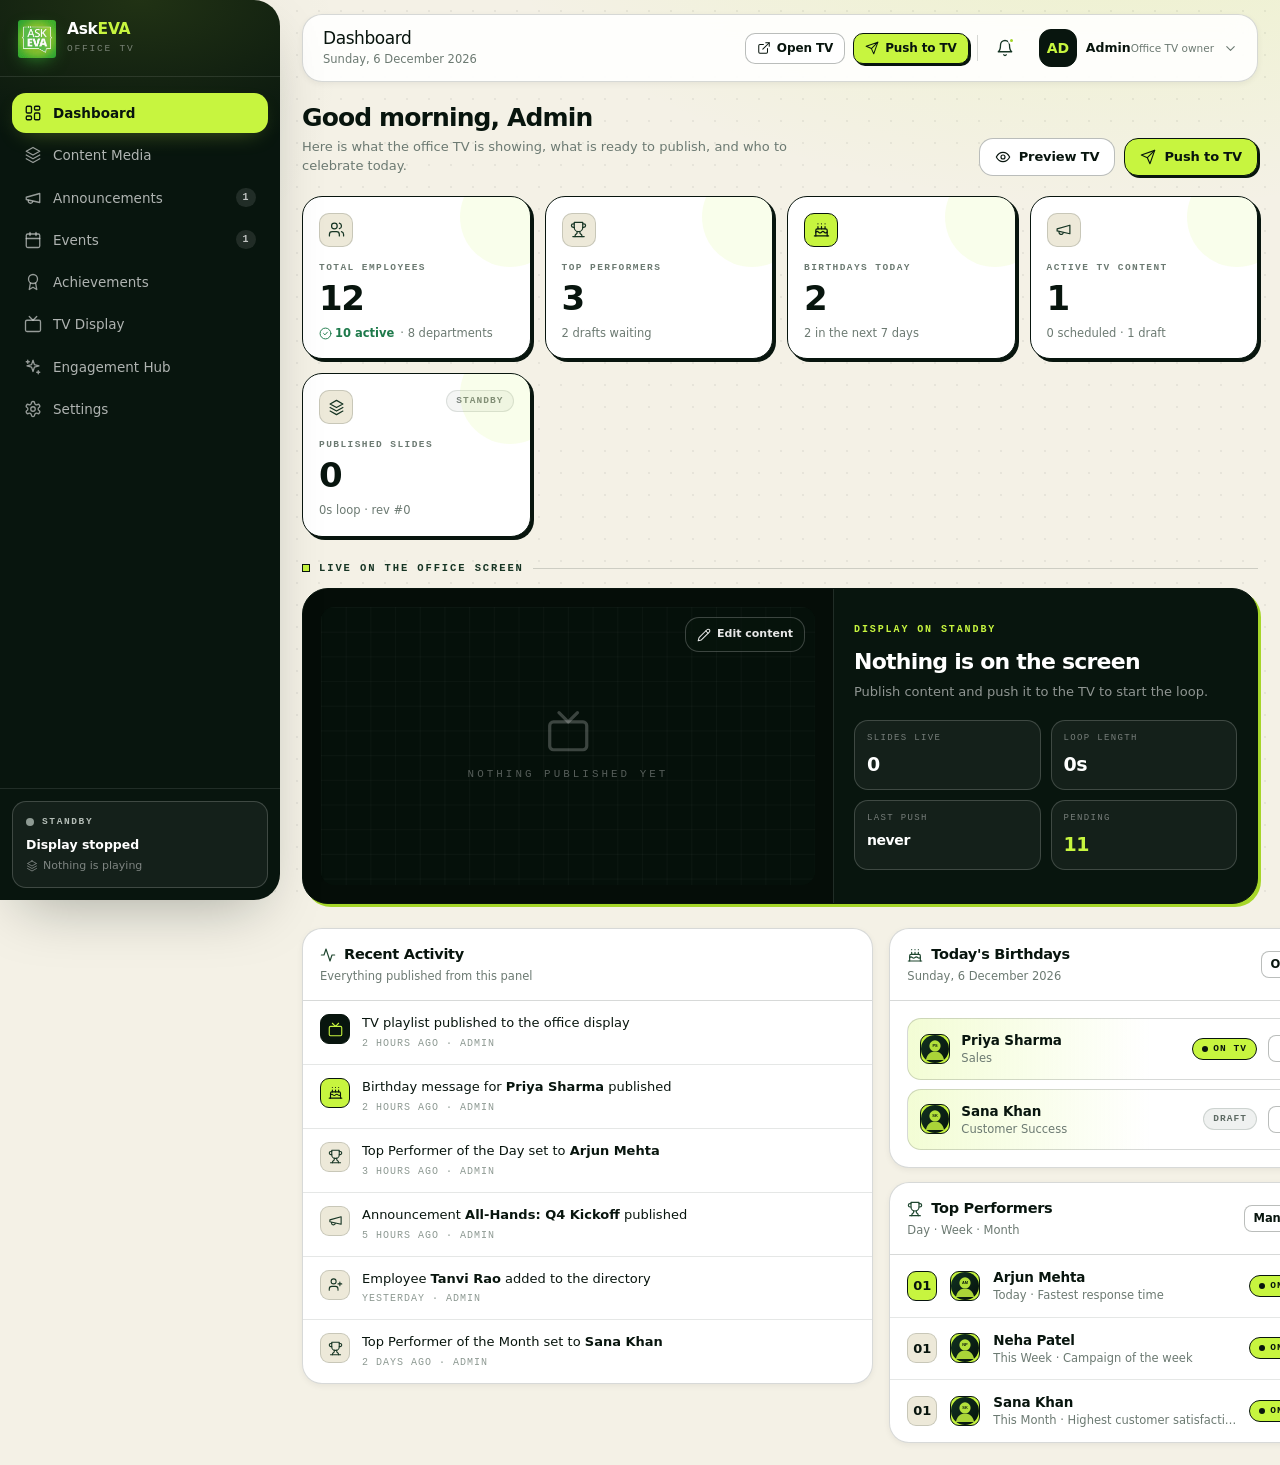
==== commit 6a18c6cd: "updates" ====
--- a/index.html
+++ b/index.html
@@ -54,5 +54,5 @@
     window.addEventListener('DOMContentLoaded', function () { window.EVA.app.boot(); });
   </script>
 </body>
-
+    
 </html>
--- a/css/layout.css
+++ b/css/layout.css
@@ -323,6 +323,7 @@
   height: var(--header-h);
   display: flex;
   align-items: center;
+  justify-content: space-between;
   gap: 14px;
   padding: 0 8px 0 20px;
   background: rgba(255, 255, 255, .88);
@@ -355,7 +356,7 @@
   margin-top: 2px;
 }
 
-.search {
+/* .search {
   flex: 1;
   max-width: 400px;
   margin-left: auto;
@@ -368,7 +369,7 @@
   border: 1px solid var(--line-2);
   border-radius: var(--r-md);
   transition: border-color var(--t-fast), background var(--t-fast), box-shadow var(--t-fast);
-}
+} */
 
 .search:focus-within {
   border-color: var(--ink-600);
--- a/css/pages.css
+++ b/css/pages.css
@@ -7,6 +7,10 @@
   display: grid;
   grid-template-columns: repeat(3, minmax(0, 1fr));
   gap: 14px;
+}
+
+.content-module-grid--featured {
+  grid-template-columns: repeat(2, minmax(0, 1fr));
 }
 
 @media (max-width: 900px) {
@@ -338,8 +342,10 @@
 
 .now-playing__side {
   padding: 20px;
+  
   display: flex;
   flex-direction: column;
+  justify-content: center;
   border-left: 1px solid var(--line-light);
   min-width: 0;
 }
@@ -423,78 +429,6 @@
   flex-wrap: wrap;
 }
 
-/* Quick actions */
-.qa-grid {
-  display: grid;
-  grid-template-columns: repeat(auto-fit, minmax(158px, 1fr));
-  gap: 11px;
-}
-
-.qa {
-  display: flex;
-  flex-direction: column;
-  align-items: flex-start;
-  gap: 11px;
-  padding: 15px;
-  background: var(--white);
-  border: 1.5px solid var(--ink);
-  border-radius: var(--r-lg);
-  box-shadow: var(--sh-hard-sm);
-  text-align: left;
-  transition: transform var(--t), box-shadow var(--t), background var(--t);
-}
-
-.qa:hover {
-  transform: translate(-2px, -2px);
-  box-shadow: var(--sh-hard);
-  background: var(--cream);
-}
-
-.qa__icon {
-  width: 34px;
-  height: 34px;
-  border-radius: 10px;
-  display: grid;
-  place-items: center;
-  background: var(--cream-2);
-  border: 1.25px solid var(--ink);
-  color: var(--ink);
-  transition: background var(--t);
-}
-
-.qa:hover .qa__icon {
-  background: var(--lime);
-}
-
-.qa__icon svg {
-  width: 17px;
-  height: 17px;
-}
-
-.qa__label {
-  font-size: 13px;
-  font-weight: 650;
-  letter-spacing: -.015em;
-}
-
-.qa__sub {
-  font-size: 11px;
-  color: var(--gray);
-  margin-top: 2px;
-}
-
-.qa--accent {
-  background: var(--lime);
-}
-
-.qa--accent .qa__icon {
-  background: var(--ink);
-  color: var(--lime);
-}
-
-.qa--accent:hover {
-  background: var(--lime-bright);
-}
 
 /* Activity feed */
 .activity {
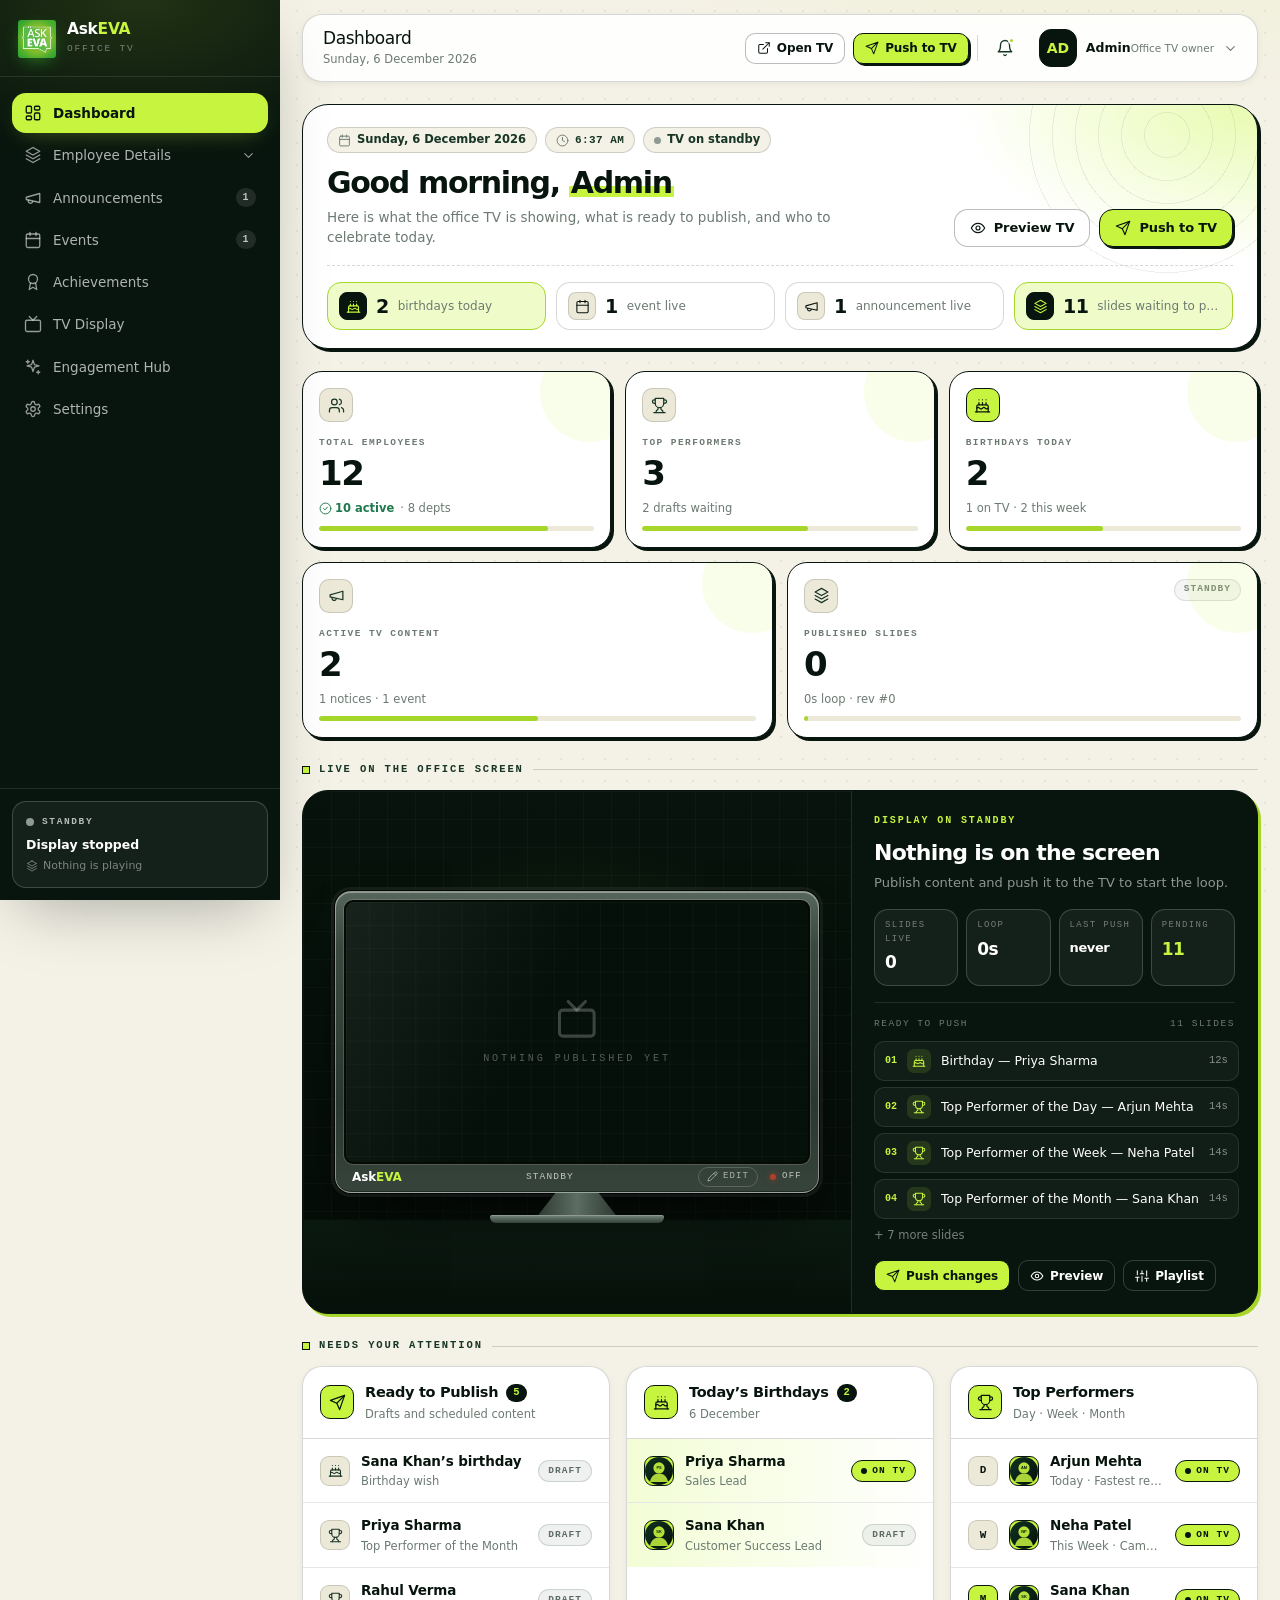
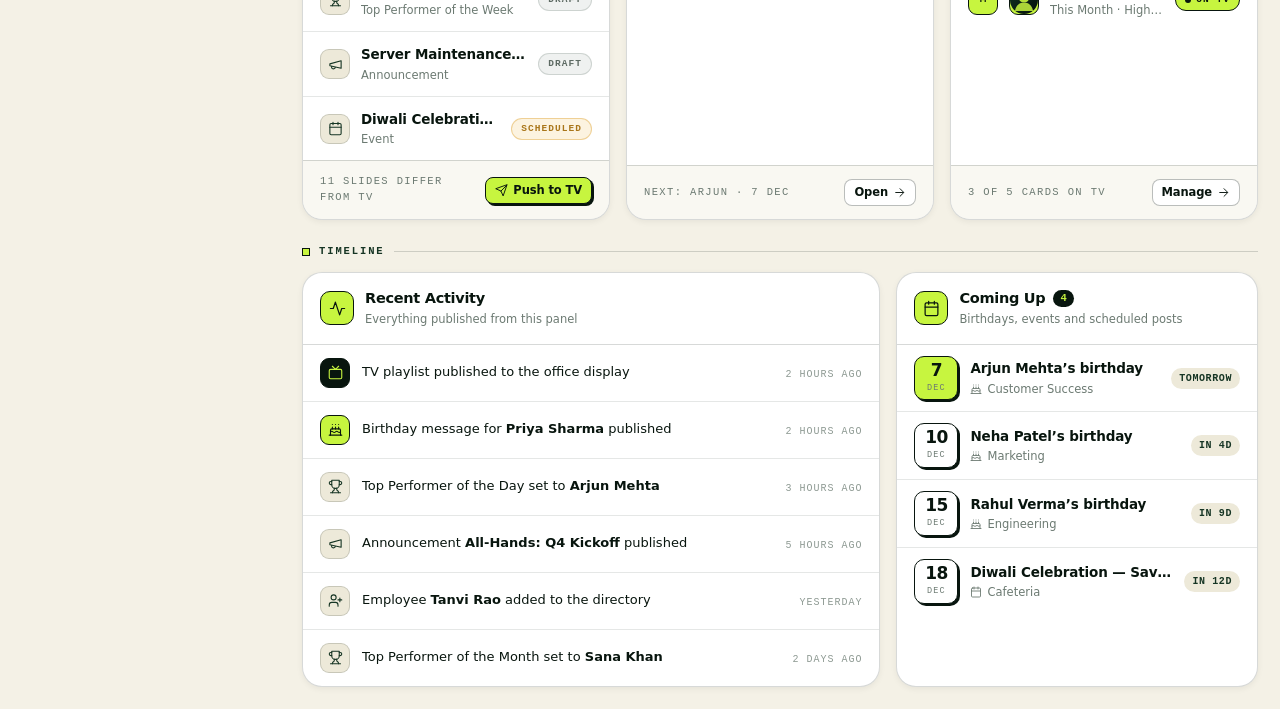
==== commit 3f9d3019: "latest update" ====
--- a/index.html
+++ b/index.html
@@ -39,7 +39,6 @@
   <script src="js/components/publish.js"></script>
   <script>window.EVA = window.EVA || {}; window.EVA.pages = window.EVA.pages || {};</script>
   <script src="js/pages/dashboard.js"></script>
-  <script src="js/pages/content.js"></script>
   <script src="js/pages/employees.js"></script>
   <script src="js/pages/performers.js"></script>
   <script src="js/pages/birthdays.js"></script>
@@ -54,5 +53,5 @@
     window.addEventListener('DOMContentLoaded', function () { window.EVA.app.boot(); });
   </script>
 </body>
-    
+
 </html>
--- a/css/layout.css
+++ b/css/layout.css
@@ -36,8 +36,8 @@
   flex-direction: column;
   background: var(--ink);
   /* border-radius: var(--r-xl); */
-  border-top-right-radius: var(--r-xl);
-  border-bottom-right-radius: var(--r-xl);
+  /* border-top-right-radius: var(--r-xl);
+  border-bottom-right-radius: var(--r-xl); */
   box-shadow: var(--sh-lg);
   overflow: hidden;
   position: relative;
@@ -221,6 +221,108 @@
   animation: none;
 }
 
+/* ---------- Collapsible group (e.g. Employee Details) ---------- */
+.nav__group {
+  margin-bottom: 2px;
+}
+
+.nav__parent {
+  margin-bottom: 0;
+}
+
+.nav__chev {
+  margin-left: auto;
+  display: grid;
+  place-items: center;
+  transition: transform var(--t);
+}
+
+.nav__chev svg {
+  width: 15px;
+  height: 15px;
+}
+
+.nav__group.is-open .nav__chev {
+  transform: rotate(180deg);
+}
+
+.nav__sub {
+  display: grid;
+  grid-template-rows: 0fr;
+  transition: grid-template-rows var(--t-slow);
+}
+
+.nav__group.is-open .nav__sub {
+  grid-template-rows: 1fr;
+}
+
+.nav__sub-inner {
+  overflow: hidden;
+  min-height: 0;
+  margin-left: 21px;
+  padding-left: 10px;
+  border-left: 1px solid var(--line-light-2);
+}
+
+.nav__group.is-open .nav__sub-inner {
+  padding-top: 6px;
+  padding-bottom: 4px;
+}
+
+.nav__subitem {
+  display: flex;
+  align-items: center;
+  gap: 10px;
+  padding: 8px 10px;
+  margin-bottom: 2px;
+  border-radius: var(--r-sm);
+  color: rgba(255, 255, 255, .6);
+  font-size: 13px;
+  font-weight: 500;
+  position: relative;
+  white-space: nowrap;
+  transition: background var(--t-fast), color var(--t-fast);
+}
+
+.nav__subitem span:not(.nav__count) {
+  overflow: hidden;
+  text-overflow: ellipsis;
+}
+
+.nav__subitem svg {
+  width: 16px;
+  height: 16px;
+  opacity: .75;
+}
+
+.nav__subitem:hover {
+  background: rgba(255, 255, 255, .06);
+  color: var(--white);
+}
+
+.nav__subitem.is-active {
+  background: rgba(199, 245, 63, .1);
+  color: var(--lime);
+  font-weight: 600;
+}
+
+.nav__subitem.is-active svg {
+  opacity: 1;
+}
+
+/* lime tick on the guide line marks the current submodule */
+.nav__subitem.is-active::before {
+  content: "";
+  position: absolute;
+  left: -11px;
+  top: 50%;
+  width: 3px;
+  height: 18px;
+  border-radius: 2px;
+  background: var(--lime);
+  transform: translateY(-50%);
+}
+
 /* Sidebar TV status footer */
 .sidebar__foot {
   padding: 12px;
@@ -338,10 +440,6 @@
   min-width: 0;
   flex: none;
   padding-right: 6px;
-}
-
-.header__back {
-  flex: none;
 }
 
 .header__title {
--- a/css/pages.css
+++ b/css/pages.css
@@ -3,112 +3,6 @@
    ========================================================================== */
 
 /* ============================ DASHBOARD ============================ */
-.content-module-grid {
-  display: grid;
-  grid-template-columns: repeat(3, minmax(0, 1fr));
-  gap: 14px;
-}
-
-.content-module-grid--featured {
-  grid-template-columns: repeat(2, minmax(0, 1fr));
-}
-
-@media (max-width: 900px) {
-  .content-module-grid {
-    grid-template-columns: repeat(2, minmax(0, 1fr));
-  }
-}
-
-@media (max-width: 560px) {
-  .content-module-grid {
-    grid-template-columns: 1fr;
-  }
-}
-
-.content-module {
-  display: flex;
-  flex-direction: column;
-  min-height: 184px;
-  padding: 18px;
-  background: var(--white);
-  border: 1.5px solid var(--ink);
-  border-radius: var(--r-lg);
-  box-shadow: var(--sh-hard-sm);
-  color: var(--ink);
-  transition: transform var(--t), box-shadow var(--t), background var(--t);
-}
-
-.content-module:hover {
-  transform: translate(-2px, -2px);
-  box-shadow: var(--sh-hard);
-  background: var(--cream);
-}
-
-.content-module__top {
-  display: flex;
-  align-items: center;
-  justify-content: space-between;
-}
-
-.content-module__icon {
-  width: 38px;
-  height: 38px;
-  display: grid;
-  place-items: center;
-  border-radius: 11px;
-  background: var(--cream-2);
-  border: 1.25px solid var(--ink);
-}
-
-.content-module:hover .content-module__icon {
-  background: var(--lime);
-}
-
-.content-module__icon svg {
-  width: 19px;
-  height: 19px;
-}
-
-.content-module__arrow {
-  color: var(--gray);
-  transition: color var(--t-fast), transform var(--t-fast);
-}
-
-.content-module:hover .content-module__arrow {
-  color: var(--ink);
-  transform: translateX(3px);
-}
-
-.content-module__title {
-  margin-top: 19px;
-  font-size: 17px;
-  font-weight: 700;
-  letter-spacing: -.025em;
-}
-
-.content-module__desc {
-  margin-top: 6px;
-  color: var(--gray);
-  font-size: 12.5px;
-  line-height: 1.45;
-}
-
-.content-module__meta {
-  margin-top: auto;
-  padding-top: 14px;
-  color: var(--gray);
-  font-family: var(--font-mono);
-  font-size: 9.5px;
-  letter-spacing: .13em;
-  text-transform: uppercase;
-}
-
-.content-module__meta strong {
-  color: var(--ink);
-  font-size: 14px;
-  letter-spacing: 0;
-}
-
 .page-toolbar {
   display: flex;
   align-items: center;
@@ -429,6 +323,846 @@
   flex-wrap: wrap;
 }
 
+
+/* ---------- Dashboard: hero ---------- */
+.dash-hero {
+  display: grid;
+  grid-template-columns: minmax(0, 1fr) auto;
+  align-items: end;
+  gap: 18px 24px;
+  padding: 22px 24px 18px;
+  margin-bottom: 22px;
+  background:
+    radial-gradient(420px 220px at 100% 0%, rgba(199, 245, 63, .42), transparent 70%),
+    var(--white);
+  border: 1.5px solid var(--ink);
+  border-radius: var(--r-xl);
+  box-shadow: var(--sh-hard);
+  position: relative;
+  overflow: hidden;
+}
+
+.dash-hero::after {
+  /* retro concentric rings, top-right */
+  content: "";
+  position: absolute;
+  top: -120px;
+  right: -60px;
+  width: 300px;
+  height: 300px;
+  border-radius: 50%;
+  background: repeating-radial-gradient(circle, transparent 0 22px, rgba(8, 21, 14, .07) 22px 23px);
+  pointer-events: none;
+}
+
+.dash-hero > * {
+  position: relative;
+  z-index: 1;
+}
+
+.dash-hero__meta {
+  display: flex;
+  flex-wrap: wrap;
+  gap: 8px;
+  margin-bottom: 14px;
+}
+
+.dash-chip {
+  display: inline-flex;
+  align-items: center;
+  gap: 6px;
+  height: 26px;
+  padding: 0 10px;
+  border-radius: var(--r-pill);
+  background: var(--cream);
+  border: 1px solid var(--line-2);
+  font-size: 11.5px;
+  font-weight: 600;
+  color: var(--ink-700);
+  white-space: nowrap;
+}
+
+.dash-chip svg {
+  width: 13px;
+  height: 13px;
+  color: var(--gray);
+}
+
+.dash-chip--mono {
+  font-family: var(--font-mono);
+  font-size: 11px;
+  letter-spacing: .04em;
+  font-variant-numeric: tabular-nums;
+}
+
+.dash-chip__dot {
+  width: 7px;
+  height: 7px;
+  border-radius: 50%;
+  background: var(--gray-2);
+}
+
+.dash-chip--live {
+  background: var(--ink);
+  border-color: var(--ink);
+  color: var(--lime);
+}
+
+.dash-chip--live .dash-chip__dot {
+  background: var(--lime);
+  animation: pulseDot 2s infinite;
+}
+
+.dash-hero__title {
+  font-size: 30px;
+  line-height: 1.05;
+  letter-spacing: -.045em;
+}
+
+.dash-hero__title em {
+  font-style: normal;
+  background: linear-gradient(transparent 60%, var(--lime) 60%, var(--lime) 92%, transparent 92%);
+  padding: 0 2px;
+}
+
+.dash-hero__desc {
+  margin-top: 8px;
+  font-size: 13.5px;
+  color: var(--gray);
+  max-width: 64ch;
+}
+
+.dash-hero__actions {
+  display: flex;
+  gap: 9px;
+  flex-wrap: wrap;
+  justify-content: flex-end;
+}
+
+.dash-glance {
+  grid-column: 1 / -1;
+  display: grid;
+  grid-template-columns: repeat(4, minmax(0, 1fr));
+  gap: 10px;
+  padding-top: 16px;
+  border-top: 1px dashed var(--line-2);
+}
+
+.dash-glance__item {
+  display: flex;
+  align-items: center;
+  gap: 9px;
+  min-width: 0;
+  padding: 9px 11px;
+  border-radius: var(--r-md);
+  background: rgba(255, 255, 255, .78);
+  border: 1px solid var(--line-2);
+  font-size: 12px;
+  color: var(--gray);
+  transition: border-color var(--t-fast), transform var(--t-fast), box-shadow var(--t-fast);
+}
+
+.dash-glance__item span:last-child {
+  overflow: hidden;
+  text-overflow: ellipsis;
+  white-space: nowrap;
+}
+
+.dash-glance__item strong {
+  font-family: var(--font-display);
+  font-size: 19px;
+  line-height: 1;
+  letter-spacing: -.03em;
+  color: var(--ink);
+  font-variant-numeric: tabular-nums;
+}
+
+.dash-glance__item:hover {
+  border-color: var(--ink);
+  transform: translate(-1px, -1px);
+  box-shadow: var(--sh-hard-sm);
+}
+
+.dash-glance__icon {
+  width: 28px;
+  height: 28px;
+  flex: none;
+  display: grid;
+  place-items: center;
+  border-radius: 8px;
+  background: var(--cream-2);
+  border: 1px solid var(--line-2);
+  color: var(--ink);
+}
+
+.dash-glance__item.is-hot {
+  background: rgba(199, 245, 63, .28);
+  border-color: var(--lime-deep);
+}
+
+.dash-glance__item.is-hot .dash-glance__icon {
+  background: var(--ink);
+  border-color: var(--ink);
+  color: var(--lime);
+}
+
+/* ---------- Dashboard: stat cards ---------- */
+.dash-stats {
+  display: grid;
+  grid-template-columns: repeat(5, minmax(0, 1fr));
+  gap: 14px;
+}
+
+.dash-stats .stat {
+  display: flex;
+  flex-direction: column;
+  height: 100%;
+}
+
+.dash-stats .stat__foot {
+  margin-top: auto;
+  padding-top: 10px;
+  flex-wrap: wrap;
+  row-gap: 8px;
+}
+
+.dash-meter {
+  flex-basis: 100%;
+  height: 5px;
+  border-radius: var(--r-pill);
+  background: var(--cream-2);
+  overflow: hidden;
+}
+
+.dash-meter i {
+  display: block;
+  height: 100%;
+  min-width: 4px;
+  border-radius: inherit;
+  background: var(--lime-deep);
+  transition: width var(--t-slow);
+}
+
+/* ---------- Dashboard: now playing ---------- */
+.dash-now {
+  grid-template-columns: minmax(0, 1.35fr) minmax(0, 1fr);
+}
+
+/* ---------- Dashboard: TV set mockup ---------- */
+/* The preview column is a dark "wall" with a TV on a stand; the slide player
+   runs inside the TV screen at a true 16:9. */
+.dash-room {
+  display: flex;
+  align-items: center;
+  justify-content: center;
+  padding: 34px 32px 24px;
+  overflow: hidden;
+  background:
+    radial-gradient(58% 50% at 50% 44%, rgba(199, 245, 63, .07), transparent 70%),
+    linear-gradient(180deg, #07130C 0%, #050D08 82%, #0B1A11 82.3%, #06100A 100%);
+}
+
+.dash-room::before {
+  /* faint wall grid */
+  content: "";
+  position: absolute;
+  inset: 0 0 18% 0;
+  background-image:
+    linear-gradient(rgba(255, 255, 255, .025) 1px, transparent 1px),
+    linear-gradient(90deg, rgba(255, 255, 255, .025) 1px, transparent 1px);
+  background-size: 28px 28px;
+  pointer-events: none;
+}
+
+.dash-room.is-live {
+  background:
+    radial-gradient(60% 52% at 50% 44%, rgba(199, 245, 63, .16), transparent 70%),
+    linear-gradient(180deg, #07130C 0%, #050D08 82%, #0B1A11 82.3%, #06100A 100%);
+}
+
+.tv-set {
+  position: relative;
+  z-index: 1;
+  width: 100%;
+  max-width: 760px;
+  display: flex;
+  flex-direction: column;
+  align-items: center;
+}
+
+.tv-set__body {
+  width: 100%;
+  padding: 10px 10px 0;
+  border-radius: 16px;
+  /* brushed graphite bezel, clearly lighter than the wall behind it */
+  background: linear-gradient(180deg, #56665C 0%, #3A4940 18%, #2A3730 70%, #36443B 100%);
+  border: 1.5px solid rgba(255, 255, 255, .42);
+  box-shadow:
+    0 0 0 1px rgba(0, 0, 0, .85),
+    0 0 0 4px rgba(255, 255, 255, .06),
+    inset 0 1px 0 rgba(255, 255, 255, .35),
+    inset 0 -1px 0 rgba(0, 0, 0, .4),
+    0 34px 60px -24px rgba(0, 0, 0, .9);
+  transition: box-shadow var(--t-slow), border-color var(--t-slow);
+}
+
+.dash-room.is-live .tv-set__body {
+  border-color: rgba(199, 245, 63, .75);
+  box-shadow:
+    0 0 0 1px rgba(0, 0, 0, .85),
+    0 0 0 4px rgba(199, 245, 63, .14),
+    inset 0 1px 0 rgba(255, 255, 255, .35),
+    inset 0 -1px 0 rgba(0, 0, 0, .4),
+    0 34px 60px -24px rgba(0, 0, 0, .9),
+    0 0 80px -10px rgba(199, 245, 63, .4);
+}
+
+.tv-set__screen {
+  position: relative;
+  border-radius: 7px;
+  overflow: hidden;
+  background: #000;
+  /* dark inner lip so the screen reads as set into the bezel */
+  box-shadow: 0 0 0 2px #050A07, 0 0 0 3px rgba(255, 255, 255, .14);
+}
+
+.tv-set__screen .slide-stage {
+  border-radius: 0;
+}
+
+.tv-set__glare {
+  position: absolute;
+  inset: 0;
+  z-index: 2;
+  pointer-events: none;
+  background: linear-gradient(118deg, rgba(255, 255, 255, .08) 0%, rgba(255, 255, 255, .02) 30%, transparent 42%);
+}
+
+.tv-set__btn {
+  flex: none;
+  display: inline-flex;
+  align-items: center;
+  gap: 5px;
+  height: 20px;
+  padding: 0 8px;
+  border-radius: var(--r-pill);
+  border: 1px solid var(--line-light-2);
+  font-family: var(--font-mono);
+  font-size: 9px;
+  letter-spacing: .12em;
+  text-transform: uppercase;
+  color: rgba(255, 255, 255, .6);
+  transition: color var(--t-fast), border-color var(--t-fast), background var(--t-fast);
+}
+
+.tv-set__btn svg {
+  width: 11px;
+  height: 11px;
+}
+
+.tv-set__btn:hover,
+.tv-set__btn:focus-visible {
+  color: var(--ink);
+  background: var(--lime);
+  border-color: var(--lime);
+}
+
+.tv-set__chin {
+  display: flex;
+  align-items: center;
+  gap: 12px;
+  height: 30px;
+  padding: 0 6px;
+}
+
+.tv-set__brand {
+  flex: none;
+  font-family: var(--font-display);
+  font-size: 12px;
+  font-weight: 700;
+  letter-spacing: -.01em;
+  color: #fff;
+}
+
+.tv-set__brand em {
+  font-style: normal;
+  color: var(--lime);
+}
+
+.tv-set__slide {
+  flex: 1;
+  min-width: 0;
+  text-align: center;
+  font-family: var(--font-mono);
+  font-size: 9.5px;
+  letter-spacing: .12em;
+  text-transform: uppercase;
+  color: rgba(255, 255, 255, .7);
+  overflow: hidden;
+  text-overflow: ellipsis;
+  white-space: nowrap;
+}
+
+.tv-set__power {
+  flex: none;
+  display: flex;
+  align-items: center;
+  gap: 6px;
+  font-family: var(--font-mono);
+  font-size: 9px;
+  letter-spacing: .14em;
+  text-transform: uppercase;
+  color: rgba(255, 255, 255, .7);
+}
+
+.tv-set__led {
+  display: block;
+  width: 6px;
+  height: 6px;
+  border-radius: 50%;
+  background: #B0402E;
+  box-shadow: 0 0 6px rgba(176, 64, 46, .8);
+}
+
+.dash-room.is-live .tv-set__power {
+  color: var(--lime);
+}
+
+.dash-room.is-live .tv-set__led {
+  background: var(--lime);
+  box-shadow: 0 0 8px var(--lime);
+  animation: pulseDot 2s infinite;
+}
+
+.tv-set__stand {
+  width: 100%;
+  display: flex;
+  flex-direction: column;
+  align-items: center;
+}
+
+.tv-set__neck {
+  display: block;
+  width: 16%;
+  height: 22px;
+  background: linear-gradient(90deg, #2E3B33 0%, #5D6D63 50%, #2E3B33 100%);
+  clip-path: polygon(22% 0, 78% 0, 100% 100%, 0 100%);
+}
+
+.tv-set__base {
+  display: block;
+  width: 36%;
+  height: 8px;
+  border-radius: 3px 3px 8px 8px;
+  background: linear-gradient(180deg, #6E7F74, #33413A);
+  border-top: 1px solid rgba(255, 255, 255, .45);
+  box-shadow: 0 14px 22px -8px rgba(0, 0, 0, .9);
+}
+
+.dash-now__side {
+  justify-content: flex-start;
+  padding: 22px;
+}
+
+.dash-now__stats {
+  grid-template-columns: repeat(4, minmax(0, 1fr));
+  gap: 8px;
+  margin-top: 16px;
+}
+
+.dash-now__stats .np-stat {
+  padding: 9px 10px;
+  min-width: 0;
+}
+
+.dash-now__stats .np-stat__v {
+  font-size: 17px;
+  white-space: nowrap;
+  overflow: hidden;
+  text-overflow: ellipsis;
+}
+
+.np-stat__v--sm {
+  font-size: 13px !important;
+  line-height: 21px;
+}
+
+.dash-now__queue {
+  margin-top: 16px;
+  padding-top: 14px;
+  border-top: 1px solid var(--line-light);
+}
+
+.dash-now__queue-head {
+  display: flex;
+  justify-content: space-between;
+  font-family: var(--font-mono);
+  font-size: 9.5px;
+  letter-spacing: .16em;
+  text-transform: uppercase;
+  color: rgba(255, 255, 255, .42);
+}
+
+.dash-queue {
+  list-style: none;
+  margin: 10px 0 0;
+  padding: 0;
+  display: grid;
+  gap: 6px;
+}
+
+.dash-queue__item {
+  display: flex;
+  align-items: center;
+  gap: 10px;
+  padding: 7px 10px;
+  border-radius: var(--r-sm);
+  background: rgba(255, 255, 255, .04);
+  border: 1px solid var(--line-light);
+  color: var(--white);
+  font-size: 12.5px;
+}
+
+.dash-queue__num {
+  font-family: var(--font-mono);
+  font-size: 10px;
+  font-weight: 600;
+  color: var(--lime);
+}
+
+.dash-queue__icon {
+  width: 24px;
+  height: 24px;
+  flex: none;
+  display: grid;
+  place-items: center;
+  border-radius: 7px;
+  background: rgba(199, 245, 63, .12);
+  color: var(--lime);
+}
+
+.dash-queue__label {
+  flex: 1;
+  min-width: 0;
+  overflow: hidden;
+  text-overflow: ellipsis;
+  white-space: nowrap;
+}
+
+.dash-queue__dur {
+  font-family: var(--font-mono);
+  font-size: 10.5px;
+  color: rgba(255, 255, 255, .5);
+}
+
+.dash-queue__more,
+.dash-queue__empty {
+  margin-top: 8px;
+  font-size: 11.5px;
+  color: rgba(255, 255, 255, .45);
+}
+
+.dash-now .now-playing__actions {
+  padding-top: 16px;
+}
+
+.btn.dash-now__ghost {
+  background: transparent;
+  color: var(--white);
+  border-color: var(--line-light-2);
+}
+
+.btn.dash-now__ghost:hover {
+  background: rgba(255, 255, 255, .08);
+  border-color: var(--lime);
+  color: var(--lime);
+  box-shadow: none;
+}
+
+/* ---------- Dashboard: panels ---------- */
+.dash-grid {
+  display: grid;
+  gap: 16px;
+  align-items: stretch;
+}
+
+.dash-grid--3 {
+  grid-template-columns: repeat(3, minmax(0, 1fr));
+}
+
+.dash-grid--wide {
+  grid-template-columns: minmax(0, 1.6fr) minmax(0, 1fr);
+}
+
+.dash-panel {
+  display: flex;
+  flex-direction: column;
+  height: 100%;
+  overflow: hidden;
+}
+
+.dash-panel__body {
+  flex: 1;
+}
+
+.dash-panel__heading {
+  display: flex;
+  align-items: center;
+  gap: 11px;
+  min-width: 0;
+}
+
+.dash-panel__icon {
+  width: 34px;
+  height: 34px;
+  flex: none;
+  display: grid;
+  place-items: center;
+  border-radius: 10px;
+  background: var(--lime);
+  border: 1.25px solid var(--ink);
+  color: var(--ink);
+}
+
+.dash-panel__icon svg {
+  width: 17px;
+  height: 17px;
+}
+
+.dash-count {
+  font-family: var(--font-mono);
+  font-size: 10.5px;
+  font-weight: 600;
+  padding: 1px 7px;
+  border-radius: var(--r-pill);
+  background: var(--ink);
+  color: var(--lime);
+  letter-spacing: .04em;
+}
+
+.dash-list {
+  list-style: none;
+  margin: 0;
+  padding: 0;
+}
+
+.dash-list li + li {
+  border-top: 1px solid var(--line);
+}
+
+.dash-row {
+  display: flex;
+  align-items: center;
+  gap: 11px;
+  padding: 12px 17px;
+  color: inherit;
+  transition: background var(--t-fast);
+}
+
+.dash-row:hover {
+  background: var(--cream);
+}
+
+.dash-row--bday {
+  background: linear-gradient(90deg, rgba(199, 245, 63, .22), rgba(199, 245, 63, 0) 100%);
+}
+
+.dash-row__icon,
+.dash-rank {
+  width: 30px;
+  height: 30px;
+  flex: none;
+  display: grid;
+  place-items: center;
+  border-radius: 9px;
+  background: var(--cream-2);
+  border: 1px solid var(--line-2);
+  color: var(--ink-700);
+}
+
+.dash-rank {
+  font-family: var(--font-mono);
+  font-size: 11px;
+  font-weight: 700;
+  color: var(--ink);
+}
+
+.dash-rank--gold {
+  background: var(--lime);
+  border-color: var(--ink);
+}
+
+.dash-rank--empty {
+  color: var(--gray-2);
+}
+
+.dash-row__main {
+  flex: 1;
+  min-width: 0;
+  display: flex;
+  flex-direction: column;
+  gap: 2px;
+}
+
+.dash-row__title,
+.dash-row__sub {
+  overflow: hidden;
+  text-overflow: ellipsis;
+  white-space: nowrap;
+}
+
+.dash-row__title {
+  font-size: 13.5px;
+  font-weight: 650;
+  letter-spacing: -.01em;
+}
+
+.dash-row__sub {
+  font-size: 11.5px;
+  color: var(--gray);
+}
+
+.dash-row__sub svg {
+  display: inline-block;
+  vertical-align: -2px;
+  margin-right: 5px;
+}
+
+.dash-row .badge {
+  flex: none;
+}
+
+.dash-list__more {
+  padding: 10px 17px;
+  border-top: 1px solid var(--line);
+  font-family: var(--font-mono);
+  font-size: 10px;
+  letter-spacing: .12em;
+  text-transform: uppercase;
+  color: var(--gray);
+}
+
+.dash-activity .activity__item {
+  align-items: center;
+}
+
+.dash-activity__time {
+  margin-top: 0;
+  flex: none;
+  white-space: nowrap;
+}
+
+.dash-timeline {
+  list-style: none;
+  margin: 0;
+  padding: 0;
+}
+
+.dash-timeline li + li {
+  border-top: 1px solid var(--line);
+}
+
+.dash-timeline__item {
+  display: flex;
+  align-items: center;
+  gap: 12px;
+  padding: 11px 17px;
+  color: inherit;
+  transition: background var(--t-fast);
+}
+
+.dash-timeline__item:hover {
+  background: var(--cream);
+}
+
+.dash-date {
+  width: 44px;
+  flex: none;
+  padding: 5px 0;
+  text-align: center;
+  border-radius: var(--r-sm);
+  background: var(--white);
+  border: 1.25px solid var(--ink);
+  box-shadow: var(--sh-hard-sm);
+}
+
+.dash-timeline li:first-child .dash-date {
+  background: var(--lime);
+}
+
+.dash-date__d {
+  display: block;
+  font-family: var(--font-display);
+  font-size: 17px;
+  font-weight: 700;
+  line-height: 1;
+  letter-spacing: -.03em;
+}
+
+.dash-date__m {
+  display: block;
+  margin-top: 3px;
+  font-family: var(--font-mono);
+  font-size: 8.5px;
+  letter-spacing: .14em;
+  text-transform: uppercase;
+  color: var(--gray);
+}
+
+.dash-when {
+  flex: none;
+  padding: 3px 8px;
+  border-radius: var(--r-pill);
+  background: var(--cream-2);
+  font-family: var(--font-mono);
+  font-size: 10px;
+  font-weight: 600;
+  letter-spacing: .06em;
+  text-transform: uppercase;
+  color: var(--ink-700);
+  white-space: nowrap;
+}
+
+/* ---------- Dashboard: responsive ---------- */
+/* 5 stat cards: 3 + 2 rows with no empty cell */
+@media (max-width: 1320px) {
+  .dash-stats { grid-template-columns: repeat(6, minmax(0, 1fr)); }
+  .dash-stats > * { grid-column: span 2; }
+  .dash-stats > :nth-child(n + 4) { grid-column: span 3; }
+}
+
+@media (max-width: 1200px) {
+  .dash-grid--3 { grid-template-columns: repeat(2, minmax(0, 1fr)); }
+  .dash-grid--3 > :first-child { grid-column: 1 / -1; }
+  .dash-now { grid-template-columns: 1fr; }
+}
+
+@media (max-width: 1080px) {
+  .dash-grid--wide { grid-template-columns: 1fr; }
+}
+
+@media (max-width: 900px) {
+  .dash-hero { grid-template-columns: 1fr; }
+  .dash-hero__actions { justify-content: flex-start; }
+  .dash-glance { grid-template-columns: repeat(2, minmax(0, 1fr)); }
+}
+
+@media (max-width: 760px) {
+  .dash-stats { grid-template-columns: repeat(2, minmax(0, 1fr)); }
+  .dash-stats > *, .dash-stats > :nth-child(n + 4) { grid-column: auto; }
+  .dash-stats > :last-child { grid-column: 1 / -1; }
+  .dash-grid--3 { grid-template-columns: 1fr; }
+  .dash-now__stats { grid-template-columns: repeat(2, minmax(0, 1fr)); }
+  .dash-hero__title { font-size: 24px; }
+  .dash-room { padding: 22px 14px 16px; }
+  .tv-set__slide { display: none; }
+}
+
+@media (max-width: 480px) {
+  .dash-stats,
+  .dash-glance { grid-template-columns: 1fr; }
+  .dash-stats > :last-child { grid-column: auto; }
+}
 
 /* Activity feed */
 .activity {
--- a/css/slides.css
+++ b/css/slides.css
@@ -356,19 +356,33 @@
 .birthday__brand {
   display: flex;
   align-items: center;
-  gap: 1cqi;
+  gap: 1.4cqi;
+  font-size: 1.7cqi;
   color: var(--birthday-text, #FFFFFF);
 }
 
+/* AskEVA logo tile, top-left corner. The "A" only shows if the image fails. */
 .birthday__brand b {
+  position: relative;
   display: grid;
   place-items: center;
-  width: 3.4cqi;
-  height: 3.4cqi;
-  border-radius: .8cqi;
+  width: 6.4cqi;
+  height: 6.4cqi;
+  flex: none;
+  overflow: hidden;
+  border-radius: 1.3cqi;
   background: var(--birthday-accent, #C7F53F);
   color: var(--birthday-bg, #08150E);
-  font-size: 2.1cqi;
+  font-size: 3.4cqi;
+  box-shadow: 0 0 0 .2cqi rgba(255, 255, 255, .22), 0 .8cqi 2.4cqi -.6cqi rgba(0, 0, 0, .6);
+}
+
+.birthday__logo img {
+  position: absolute;
+  inset: 0;
+  width: 100%;
+  height: 100%;
+  object-fit: cover;
 }
 
 .birthday__brand em,
@@ -379,9 +393,9 @@
 
 .birthday__brand small {
   display: block;
-  margin-top: .4cqi;
+  margin-top: .6cqi;
   color: var(--birthday-accent, #C7F53F);
-  font-size: .9cqi;
+  font-size: 1.15cqi;
   letter-spacing: .2em;
 }
 
@@ -621,60 +635,391 @@
   }
 }
 
-/* ---------- TOP PERFORMER ---------- */
+/* ---------- TOP PERFORMER (recognition poster) ---------- */
 .slide--performer {
-  padding: 4cqi;
-}
-
-.slide--performer .slide__kicker {
-  margin-bottom: 1.8cqi;
+  display: grid;
+  grid-template-columns: minmax(0, 1.05fr) minmax(0, .95fr);
+  grid-template-rows: auto minmax(0, 1fr) auto;
+  align-items: center;
+  column-gap: 3cqi;
+  padding: 3.2cqi 4.6cqi 2.4cqi;
+  text-align: left;
+  background:
+    radial-gradient(60cqi 44cqi at 0% 0%, rgba(199, 245, 63, .10), transparent 60%),
+    linear-gradient(135deg, #0B1D13 0%, #08150E 45%, #10281B 100%);
+}
+
+.slide--performer::before {
+  background:
+    radial-gradient(34cqi 30cqi at 73% 46%, rgba(199, 245, 63, .22), transparent 70%),
+    radial-gradient(50cqi 20cqi at 50% 100%, rgba(199, 245, 63, .10), transparent 70%);
+}
+
+.slide--performer > .perf-slide__skyline {
+  position: absolute;
+  left: 0;
+  right: 0;
+  bottom: 0;
+  width: 100%;
+  height: 11cqi;
+  z-index: 0;
+  pointer-events: none;
+}
+
+.perf-slide__skyline .is-back { fill: rgba(199, 245, 63, .06); }
+.perf-slide__skyline .is-front { fill: rgba(5, 13, 8, .85); }
+
+/* top bar */
+.perf-slide__top {
+  grid-column: 1 / -1;
+  display: flex;
+  align-items: flex-start;
+  justify-content: space-between;
+}
+
+.perf-slide__brand {
+  display: flex;
+  align-items: center;
+  gap: 1.3cqi;
+}
+
+.slide-logo {
+  position: relative;
+  display: grid;
+  place-items: center;
+  width: 5.4cqi;
+  height: 5.4cqi;
+  flex: none;
+  overflow: hidden;
+  border-radius: 1.2cqi;
+  background: #C7F53F;
+  color: #08150E;
+  font-family: var(--font-display, sans-serif);
+  font-size: 2.8cqi;
+  box-shadow: 0 0 0 .2cqi rgba(255, 255, 255, .22), 0 .8cqi 2.4cqi -.6cqi rgba(0, 0, 0, .6);
+}
+
+.slide-logo img {
+  position: absolute;
+  inset: 0;
+  width: 100%;
+  height: 100%;
+  object-fit: cover;
+}
+
+.perf-slide__brand b {
+  display: block;
+  font-family: var(--font-display, sans-serif);
+  font-size: 2.4cqi;
+  font-weight: 700;
+  letter-spacing: -.02em;
+  line-height: 1.05;
+  color: #fff;
+}
+
+.perf-slide__brand small {
+  display: block;
+  margin-top: .3cqi;
+  font-family: var(--font-mono, monospace);
+  font-size: 1.1cqi;
+  letter-spacing: .24em;
+  text-transform: uppercase;
+  color: rgba(255, 255, 255, .55);
+}
+
+.perf-slide__motto {
+  font-family: var(--font-mono, monospace);
   font-size: 1.45cqi;
-}
-
-.slide--performer .slide__rank {
+  font-weight: 700;
+  line-height: 1.5;
+  letter-spacing: .28em;
+  text-align: right;
+  text-transform: uppercase;
+  color: rgba(255, 255, 255, .88);
+}
+
+.perf-slide__motto em {
+  font-style: normal;
+  color: #C7F53F;
+}
+
+/* left column */
+.perf-slide__copy {
+  align-self: center;
+  min-width: 0;
+}
+
+.perf-slide__eyebrow {
+  display: inline-flex;
+  padding: .7cqi 1.6cqi;
+  border-radius: 99px;
+  background: rgba(199, 245, 63, .12);
+  border: .15cqi solid rgba(199, 245, 63, .45);
+  font-family: var(--font-mono, monospace);
+  font-size: 1.35cqi;
+  font-weight: 700;
+  letter-spacing: .22em;
+  text-transform: uppercase;
+  color: #C7F53F;
+}
+
+.perf-slide__title {
+  margin-top: 1.8cqi;
   font-family: var(--font-display, sans-serif);
-  font-weight: 700;
-  font-size: 11cqi;
-  line-height: .86;
-  letter-spacing: -.06em;
-  color: #C7F53F;
-  margin-bottom: 1cqi;
-}
-
-.slide--performer .slide__rank sup {
-  font-size: 4.5cqi;
-  vertical-align: super;
-  opacity: .65;
-}
-
-.slide--performer .slide__name {
-  font-size: 7.2cqi;
-}
-
-.slide--performer .slide__role {
-  margin-top: 1.2cqi;
-  font-size: 2.6cqi;
-}
-
-.slide--performer .slide__achv {
-  margin-top: 2.2cqi;
+  font-size: 7cqi;
+  font-weight: 700;
+  line-height: .94;
+  letter-spacing: -.03em;
+  text-transform: uppercase;
+  color: #fff;
+}
+
+.perf-slide__title em {
+  font-style: normal;
+  color: #C7F53F;
+  text-shadow: 0 0 3cqi rgba(199, 245, 63, .35);
+}
+
+.perf-slide__rule {
+  display: block;
+  width: 7cqi;
+  height: .45cqi;
+  margin: 2.2cqi 0 2cqi;
+  border-radius: 99px;
+  background: #C7F53F;
+}
+
+.perf-slide__achv {
   display: inline-flex;
   align-items: center;
-  gap: 1.6cqi;
-  font-size: 2.5cqi;
-  font-weight: 650;
+  gap: 1.2cqi;
+  max-width: 100%;
+  padding: 1cqi 2.2cqi 1cqi 1.4cqi;
+  border-radius: 2.4cqi;
+  background: #C7F53F;
   color: #08150E;
+  font-size: 2.1cqi;
+  font-weight: 700;
+  line-height: 1.25;
+}
+
+.perf-slide__achv svg {
+  width: 2.6cqi;
+  height: 2.6cqi;
+  flex: none;
+}
+
+/* long achievement titles wrap to two lines instead of being cut off */
+.perf-slide__achv span {
+  display: -webkit-box;
+  -webkit-line-clamp: 2;
+  -webkit-box-orient: vertical;
+  overflow: hidden;
+}
+
+.perf-slide__quote {
+  margin-top: 2cqi;
+  max-width: 46cqi;
+  font-size: 2.05cqi;
+  font-style: italic;
+  line-height: 1.45;
+  color: rgba(255, 255, 255, .82);
+  display: -webkit-box;
+  -webkit-line-clamp: 3;
+  -webkit-box-orient: vertical;
+  overflow: hidden;
+}
+
+.perf-slide__quote::before,
+.perf-slide__quote::after {
+  color: #C7F53F;
+  font-weight: 700;
+}
+
+.perf-slide__quote::before { content: "\201C"; }
+.perf-slide__quote::after { content: "\201D"; }
+
+/* right column: laurel portrait */
+.perf-slide__portrait {
+  position: relative;
+  justify-self: center;
+  width: 34cqi;
+  height: 38cqi;
+}
+
+.perf-slide__glow {
+  position: absolute;
+  left: 50%;
+  top: 17cqi;
+  width: 30cqi;
+  height: 30cqi;
+  border-radius: 50%;
+  transform: translate(-50%, -50%);
+  background: radial-gradient(circle, rgba(199, 245, 63, .28), transparent 65%);
+}
+
+.perf-slide__laurel {
+  position: absolute;
+  left: 0;
+  top: 0;
+  width: 34cqi;
+  height: 34cqi;
+  color: #C7F53F;
+  filter: drop-shadow(0 0 .8cqi rgba(199, 245, 63, .35));
+}
+
+.perf-slide__star {
+  position: absolute;
+  color: #C7F53F;
+  transform: translateX(-50%);
+  filter: drop-shadow(0 0 .8cqi rgba(199, 245, 63, .6));
+}
+
+.perf-slide__star svg {
+  width: 100%;
+  height: 100%;
+}
+
+.perf-slide__photo {
+  position: absolute;
+  left: 50%;
+  top: 6cqi;
+  width: 22cqi;
+  height: 22cqi;
+  transform: translateX(-50%);
+  border-radius: 50%;
+  overflow: hidden;
+  display: grid;
+  place-items: center;
+  background: radial-gradient(circle at 50% 35%, #1E462F, #08150E 75%);
+  border: .6cqi solid #C7F53F;
+  box-shadow: 0 0 0 .5cqi rgba(8, 21, 14, .9), 0 0 5cqi rgba(199, 245, 63, .35);
+}
+
+.perf-slide__photo img {
+  position: absolute;
+  inset: 0;
+  width: 100%;
+  height: 100%;
+  object-fit: cover;
+  z-index: 1;
+}
+
+.perf-slide__photo span {
+  font-family: var(--font-display, sans-serif);
+  font-size: 7.5cqi;
+  font-weight: 700;
+  letter-spacing: -.04em;
+  color: #C7F53F;
+}
+
+.perf-slide__rank {
+  position: absolute;
+  top: 6.4cqi;
+  right: 4.6cqi;
+  z-index: 2;
+  display: grid;
+  place-items: center;
+  width: 6.2cqi;
+  height: 6.2cqi;
+  border-radius: 50%;
   background: #C7F53F;
-  padding: 1.1cqi 2.8cqi;
-  border-radius: 99px;
-  text-wrap: balance;
-}
-
-.slide--performer .slide__quote {
-  margin-top: 2cqi;
-  max-width: 68cqi;
-  font-size: 2.25cqi;
-  line-height: 1.25;
+  border: .35cqi solid #08150E;
+  font-family: var(--font-display, sans-serif);
+  font-size: 2.1cqi;
+  font-weight: 700;
+  color: #08150E;
+  box-shadow: 0 .6cqi 1.6cqi rgba(0, 0, 0, .5);
+}
+
+.perf-slide__ribbon {
+  position: absolute;
+  left: 50%;
+  top: 26.4cqi;
+  z-index: 2;
+  transform: translateX(-50%);
+  min-width: 24cqi;
+  max-width: 40cqi;
+  padding: .9cqi 3.4cqi;
+  background: linear-gradient(180deg, #D8FA74, #C7F53F 55%, #A6D629);
+  color: #08150E;
+  text-align: center;
+  box-shadow: 0 1cqi 2cqi -.6cqi rgba(0, 0, 0, .7);
+}
+
+.perf-slide__ribbon span {
+  display: block;
+  overflow: hidden;
+  text-overflow: ellipsis;
+  white-space: nowrap;
+  font-family: var(--font-display, sans-serif);
+  font-size: 3.2cqi;
+  font-weight: 700;
+  letter-spacing: -.02em;
+  line-height: 1.2;
+}
+
+/* folded ribbon tails */
+.perf-slide__ribbon::before,
+.perf-slide__ribbon::after {
+  content: "";
+  position: absolute;
+  top: 1cqi;
+  width: 4cqi;
+  height: 100%;
+  z-index: -1;
+  background: #7FA51E;
+}
+
+.perf-slide__ribbon::before {
+  left: -2.8cqi;
+  clip-path: polygon(0 0, 100% 0, 100% 100%, 0 100%, 35% 50%);
+}
+
+.perf-slide__ribbon::after {
+  right: -2.8cqi;
+  clip-path: polygon(0 0, 100% 0, 65% 50%, 100% 100%, 0 100%);
+}
+
+.perf-slide__role {
+  position: absolute;
+  left: -4cqi;
+  right: -4cqi;
+  top: 33.2cqi;
+  text-align: center;
+  font-size: 1.85cqi;
+  font-weight: 500;
+  color: rgba(255, 255, 255, .85);
+  white-space: nowrap;
+  overflow: hidden;
+  text-overflow: ellipsis;
+}
+
+.perf-slide__role em {
+  font-style: normal;
+  color: #C7F53F;
+}
+
+/* bottom tagline */
+.perf-slide__foot {
+  grid-column: 1 / -1;
+  justify-self: center;
+  display: flex;
+  align-items: center;
+  gap: 1.4cqi;
+  font-family: var(--font-mono, monospace);
+  font-size: 1.3cqi;
+  font-weight: 700;
+  letter-spacing: .32em;
+  text-transform: uppercase;
+  color: rgba(255, 255, 255, .8);
+}
+
+.perf-slide__foot i {
+  width: .6cqi;
+  height: .6cqi;
+  border-radius: 50%;
+  background: #C7F53F;
 }
 
 /* ---------- ANNOUNCEMENT & EVENT ---------- */
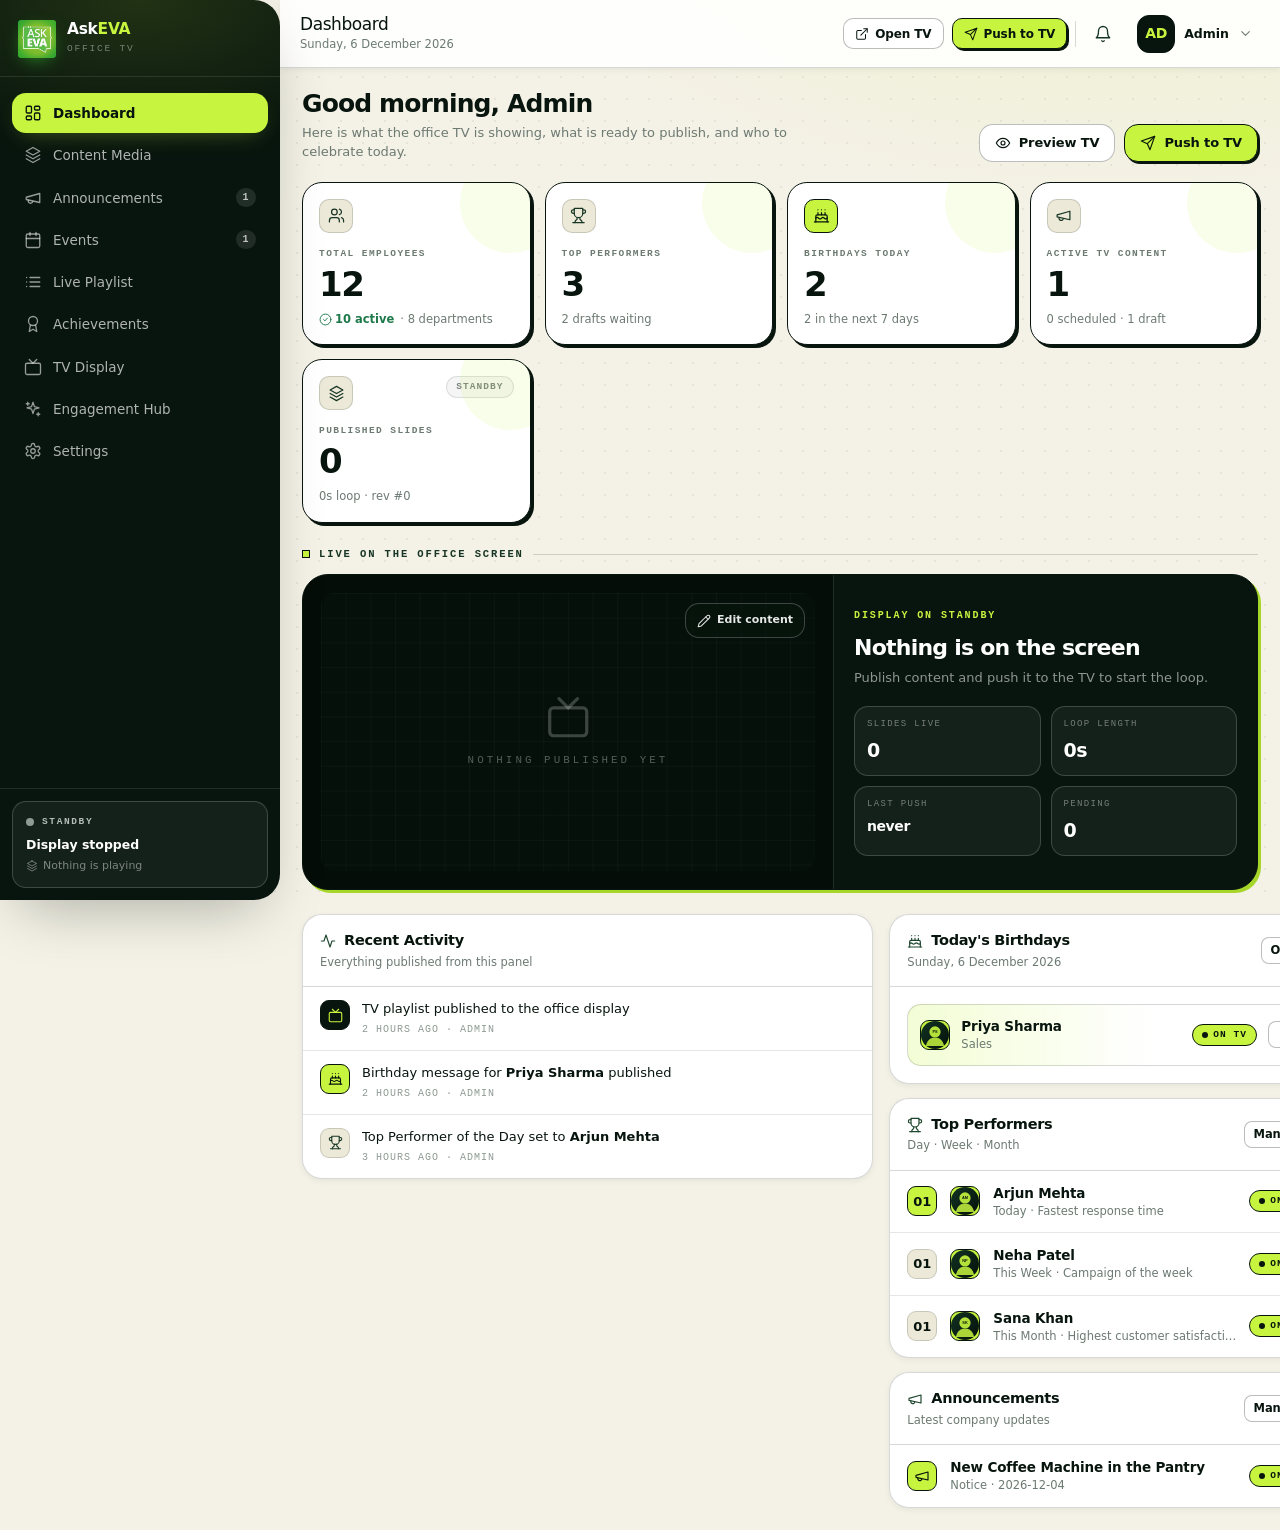
==== commit 47499ec9: "Update project" ====
--- a/index.html
+++ b/index.html
@@ -17,41 +17,42 @@
 
 <body>
   <div id="app"></div>
-  <script src="js/core/utils.js"></script>
+  <script src="js/core/utils.js?v=12"></script>
   <!-- QRCode.js is a bundled client-side encoder; engagement data never leaves this browser. -->
-  <script src="js/vendor/qrcode.min.js"></script>
-  <script src="js/icons.js"></script>
-  <script src="js/data/seed.js"></script>
-  <script src="js/core/store.js"></script>
-  <script src="js/services/activity.js"></script>
-  <script src="js/services/employees.js"></script>
-  <script src="js/services/birthdays.js"></script>
-  <script src="js/services/performers.js"></script>
-  <script src="js/services/announcements.js"></script>
-  <script src="js/services/events.js"></script>
-  <script src="js/services/achievements.js"></script>
-  <script src="js/services/settings.js"></script>
-  <script src="js/services/sales-kpis.js"></script>
-  <script src="js/services/tv.js"></script>
-  <script src="js/services/engagements.js"></script>
-  <script src="js/components/ui.js"></script>
-  <script src="js/components/slides.js"></script>
-  <script src="js/components/publish.js"></script>
+  <script src="js/vendor/qrcode.min.js?v=12"></script>
+  <script src="js/icons.js?v=12"></script>
+  <script src="js/data/seed.js?v=12"></script>
+  <script src="js/core/store.js?v=12"></script>
+  <script src="js/services/activity.js?v=12"></script>
+  <script src="js/services/employees.js?v=12"></script>
+  <script src="js/services/birthdays.js?v=12"></script>
+  <script src="js/services/performers.js?v=12"></script>
+  <script src="js/services/announcements.js?v=12"></script>
+  <script src="js/services/events.js?v=12"></script>
+  <script src="js/services/achievements.js?v=12"></script>
+  <script src="js/services/settings.js?v=12"></script>
+  <script src="js/services/sales-kpis.js?v=12"></script>
+  <script src="js/services/tv.js?v=12"></script>
+  <script src="js/services/engagements.js?v=12"></script>
+  <script src="js/components/ui.js?v=12"></script>
+  <script src="js/components/slides.js?v=12"></script>
+  <script src="js/components/publish.js?v=12"></script>
   <script>window.EVA = window.EVA || {}; window.EVA.pages = window.EVA.pages || {};</script>
-  <script src="js/pages/dashboard.js"></script>
-  <script src="js/pages/employees.js"></script>
-  <script src="js/pages/performers.js"></script>
-  <script src="js/pages/birthdays.js"></script>
-  <script src="js/pages/announcements.js"></script>
-  <script src="js/pages/events.js"></script>
-  <script src="js/pages/achievements.js"></script>
-  <script src="js/pages/sales-kpis.js"></script>
-  <script src="js/pages/settings.js"></script>
-  <script src="js/pages/engagement.js"></script>
-  <script src="js/app.js"></script>
+  <script src="js/pages/dashboard.js?v=12"></script>
+  <script src="js/pages/content.js?v=12"></script>
+  <script src="js/pages/employees.js?v=12"></script>
+  <script src="js/pages/performers.js?v=12"></script>
+  <script src="js/pages/birthdays.js?v=12"></script>
+  <script src="js/pages/announcements.js?v=12"></script>
+  <script src="js/pages/events.js?v=12"></script>
+  <script src="js/pages/liveplaylist.js?v=12"></script>
+  <script src="js/pages/achievements.js?v=12"></script>
+  <script src="js/pages/sales-kpis.js?v=12"></script>
+  <script src="js/pages/settings.js?v=12"></script>
+  <script src="js/pages/engagement.js?v=12"></script>
+  <script src="js/app.js?v=12"></script>
   <script>
     window.addEventListener('DOMContentLoaded', function () { window.EVA.app.boot(); });
   </script>
 </body>
-
 </html>
--- a/css/layout.css
+++ b/css/layout.css
@@ -36,8 +36,8 @@
   flex-direction: column;
   background: var(--ink);
   /* border-radius: var(--r-xl); */
-  /* border-top-right-radius: var(--r-xl);
-  border-bottom-right-radius: var(--r-xl); */
+  border-top-right-radius: var(--r-xl);
+  border-bottom-right-radius: var(--r-xl);
   box-shadow: var(--sh-lg);
   overflow: hidden;
   position: relative;
@@ -221,108 +221,6 @@
   animation: none;
 }
 
-/* ---------- Collapsible group (e.g. Employee Details) ---------- */
-.nav__group {
-  margin-bottom: 2px;
-}
-
-.nav__parent {
-  margin-bottom: 0;
-}
-
-.nav__chev {
-  margin-left: auto;
-  display: grid;
-  place-items: center;
-  transition: transform var(--t);
-}
-
-.nav__chev svg {
-  width: 15px;
-  height: 15px;
-}
-
-.nav__group.is-open .nav__chev {
-  transform: rotate(180deg);
-}
-
-.nav__sub {
-  display: grid;
-  grid-template-rows: 0fr;
-  transition: grid-template-rows var(--t-slow);
-}
-
-.nav__group.is-open .nav__sub {
-  grid-template-rows: 1fr;
-}
-
-.nav__sub-inner {
-  overflow: hidden;
-  min-height: 0;
-  margin-left: 21px;
-  padding-left: 10px;
-  border-left: 1px solid var(--line-light-2);
-}
-
-.nav__group.is-open .nav__sub-inner {
-  padding-top: 6px;
-  padding-bottom: 4px;
-}
-
-.nav__subitem {
-  display: flex;
-  align-items: center;
-  gap: 10px;
-  padding: 8px 10px;
-  margin-bottom: 2px;
-  border-radius: var(--r-sm);
-  color: rgba(255, 255, 255, .6);
-  font-size: 13px;
-  font-weight: 500;
-  position: relative;
-  white-space: nowrap;
-  transition: background var(--t-fast), color var(--t-fast);
-}
-
-.nav__subitem span:not(.nav__count) {
-  overflow: hidden;
-  text-overflow: ellipsis;
-}
-
-.nav__subitem svg {
-  width: 16px;
-  height: 16px;
-  opacity: .75;
-}
-
-.nav__subitem:hover {
-  background: rgba(255, 255, 255, .06);
-  color: var(--white);
-}
-
-.nav__subitem.is-active {
-  background: rgba(199, 245, 63, .1);
-  color: var(--lime);
-  font-weight: 600;
-}
-
-.nav__subitem.is-active svg {
-  opacity: 1;
-}
-
-/* lime tick on the guide line marks the current submodule */
-.nav__subitem.is-active::before {
-  content: "";
-  position: absolute;
-  left: -11px;
-  top: 50%;
-  width: 3px;
-  height: 18px;
-  border-radius: 2px;
-  background: var(--lime);
-  transform: translateY(-50%);
-}
-
 /* Sidebar TV status footer */
 .sidebar__foot {
   padding: 12px;
@@ -418,7 +316,7 @@
   position: sticky;
   top: 0;
   z-index: 30;
-  padding: 14px var(--gutter) 0;
+  padding: 0;
 }
 
 .header__inner {
@@ -427,12 +325,11 @@
   align-items: center;
   justify-content: space-between;
   gap: 14px;
-  padding: 0 8px 0 20px;
+  padding: 0 16px 0 20px;
   background: rgba(255, 255, 255, .88);
   backdrop-filter: blur(14px);
   -webkit-backdrop-filter: blur(14px);
-  border: 1px solid var(--line-2);
-  border-radius: var(--r-lg);
+  border-bottom: 1px solid var(--line-2);
   box-shadow: var(--sh-sm);
 }
 
@@ -440,6 +337,10 @@
   min-width: 0;
   flex: none;
   padding-right: 6px;
+}
+
+.header__back {
+  flex: none;
 }
 
 .header__title {
